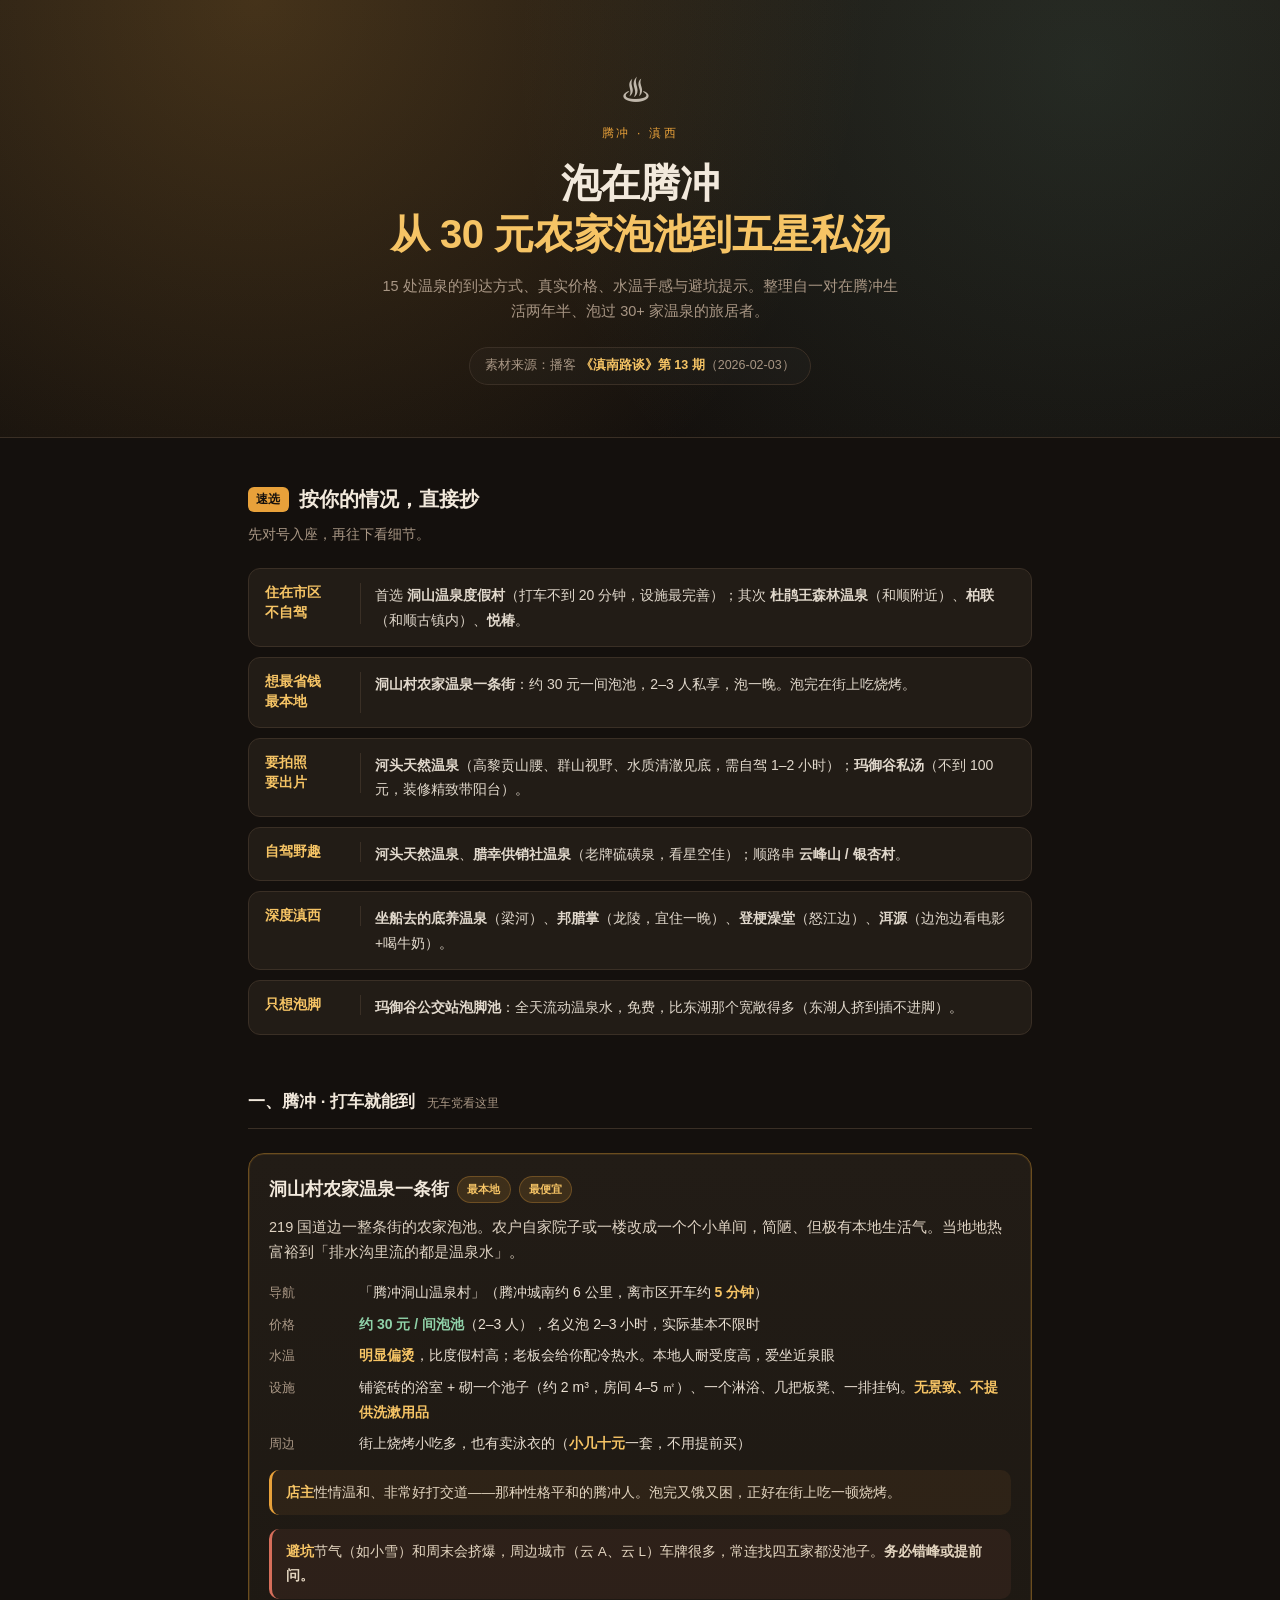
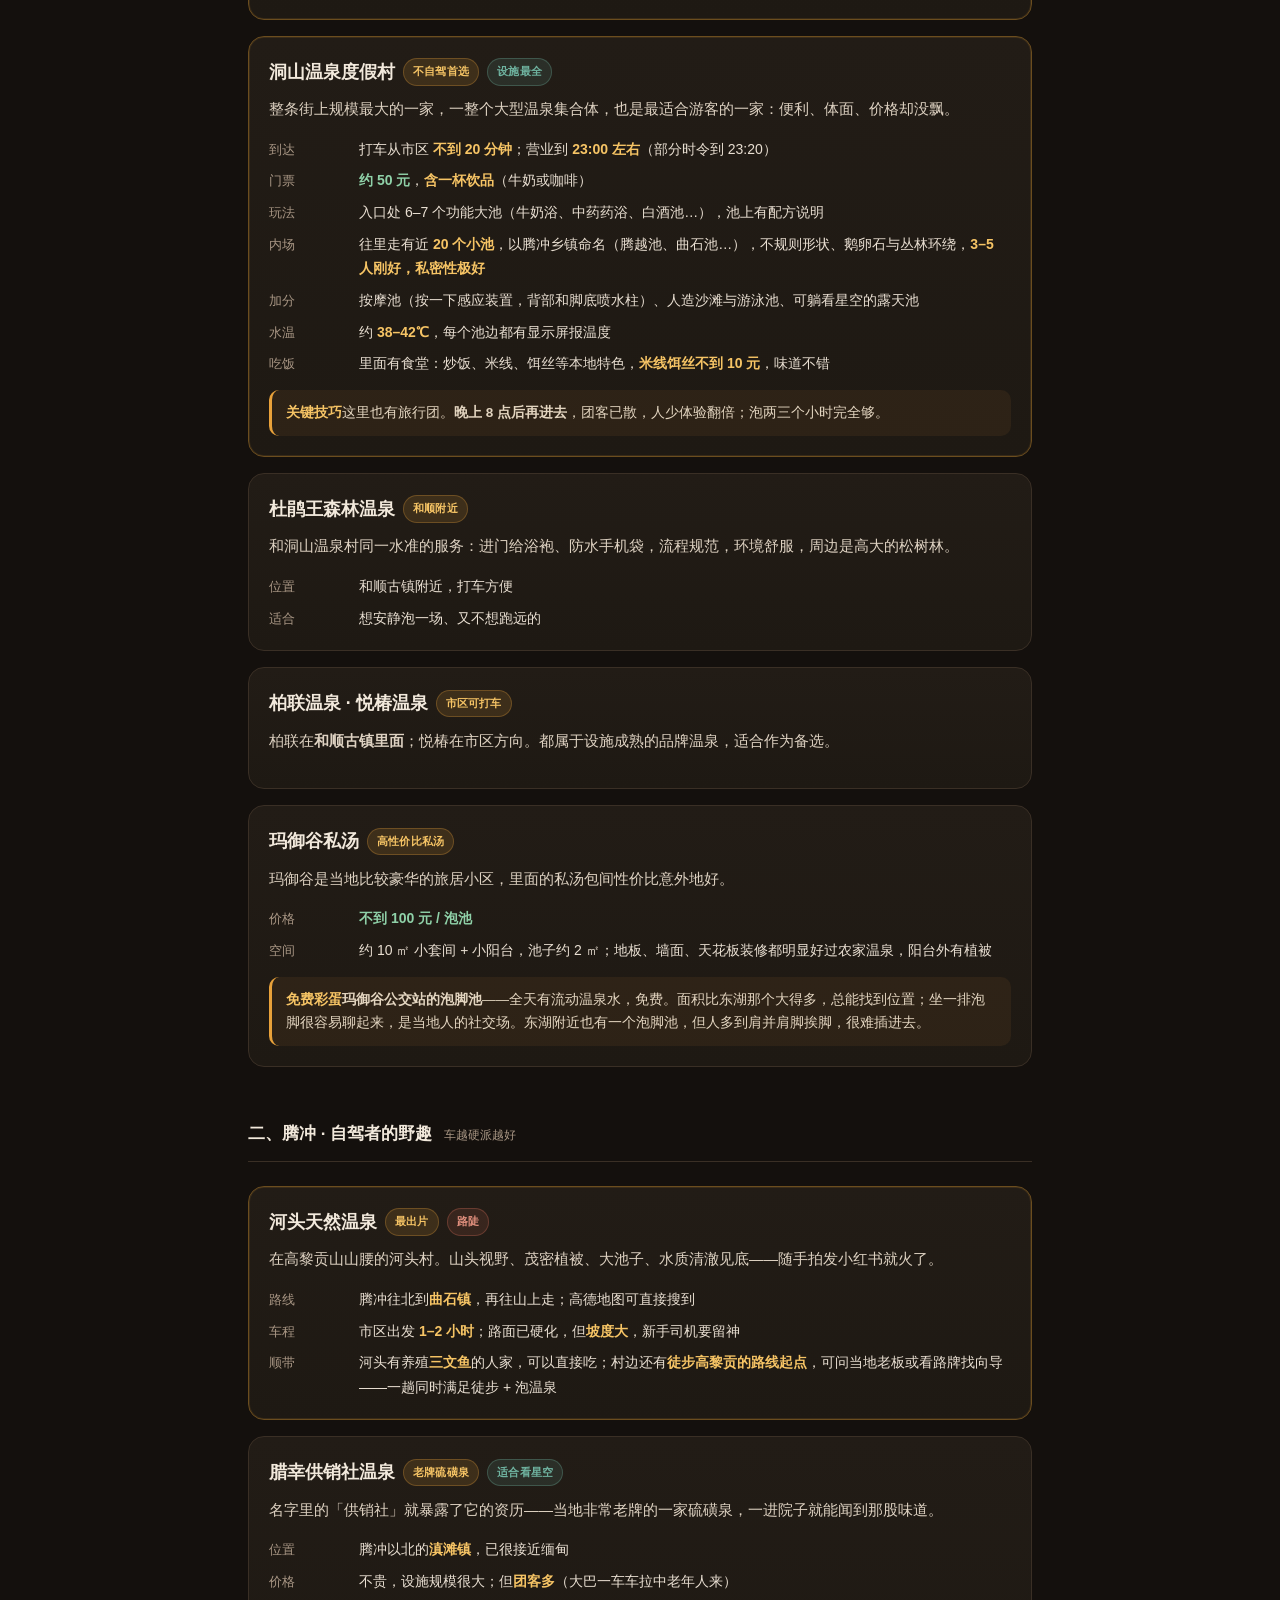
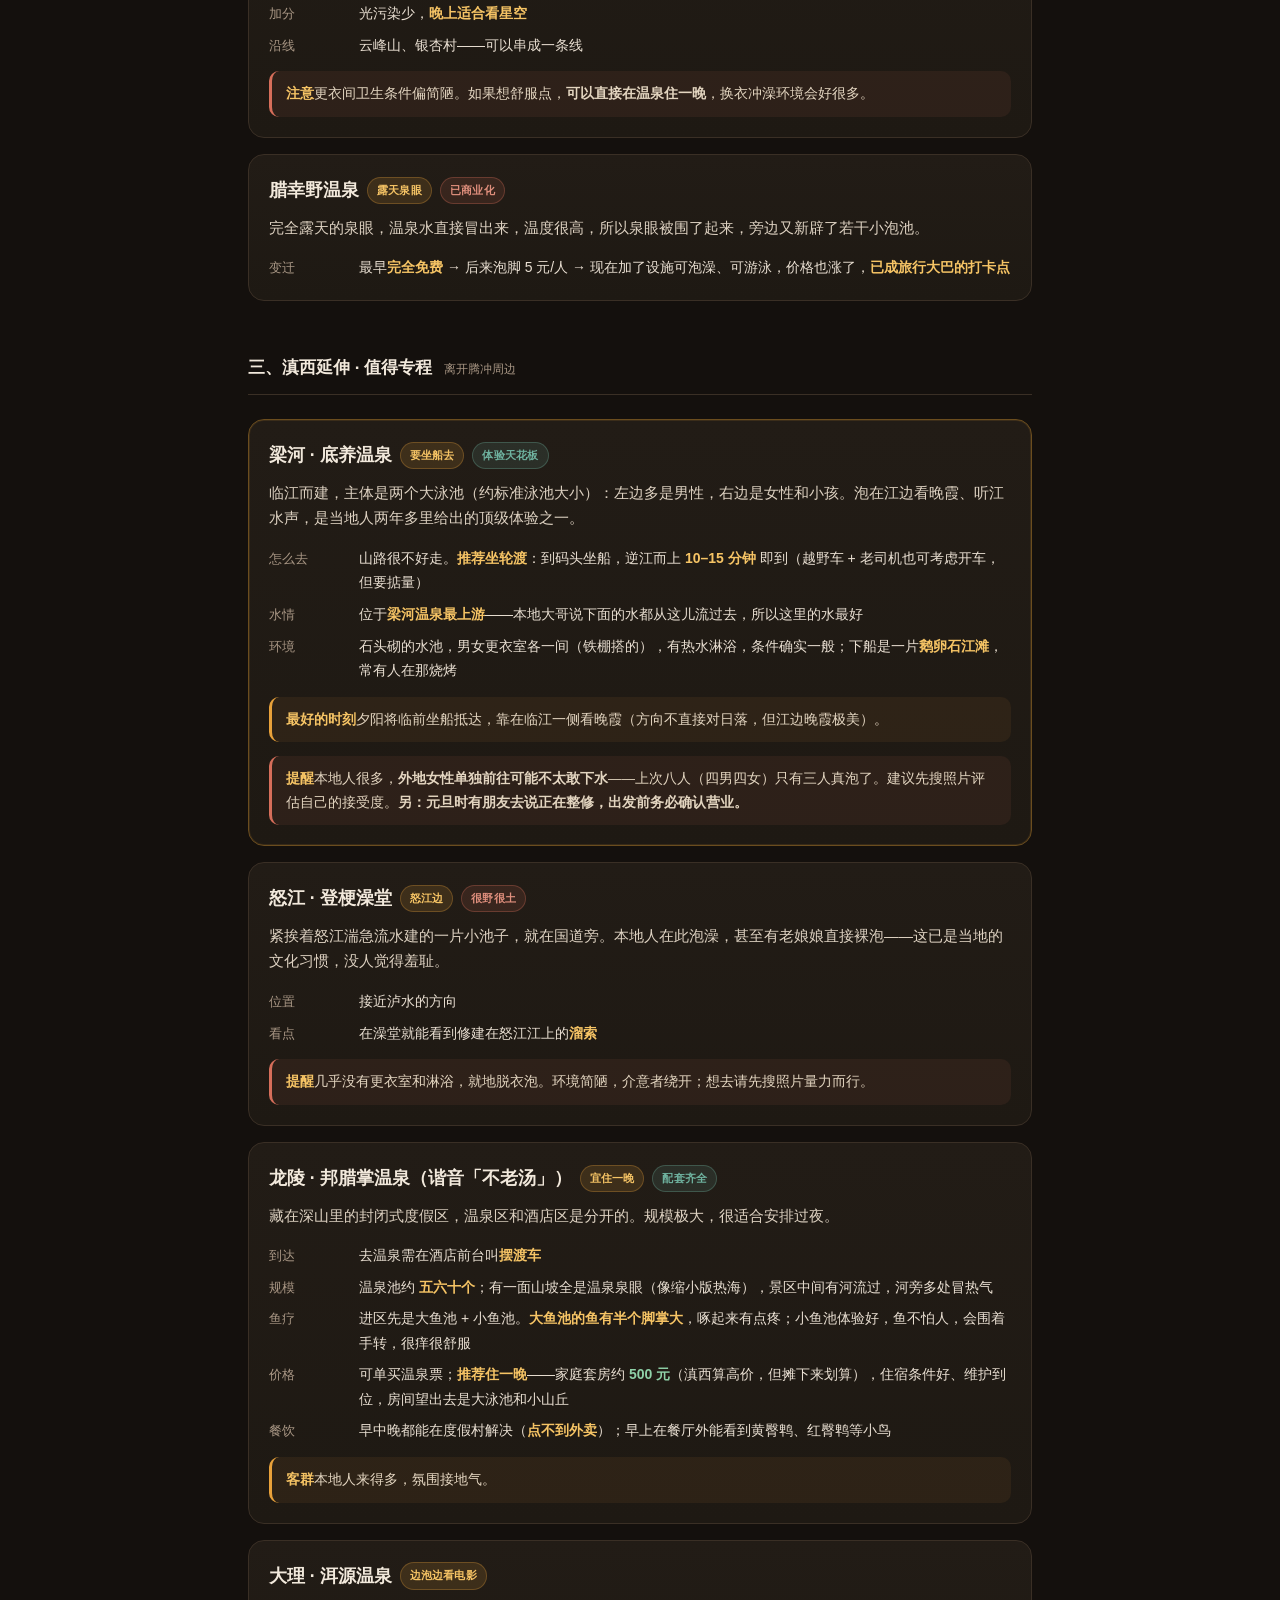
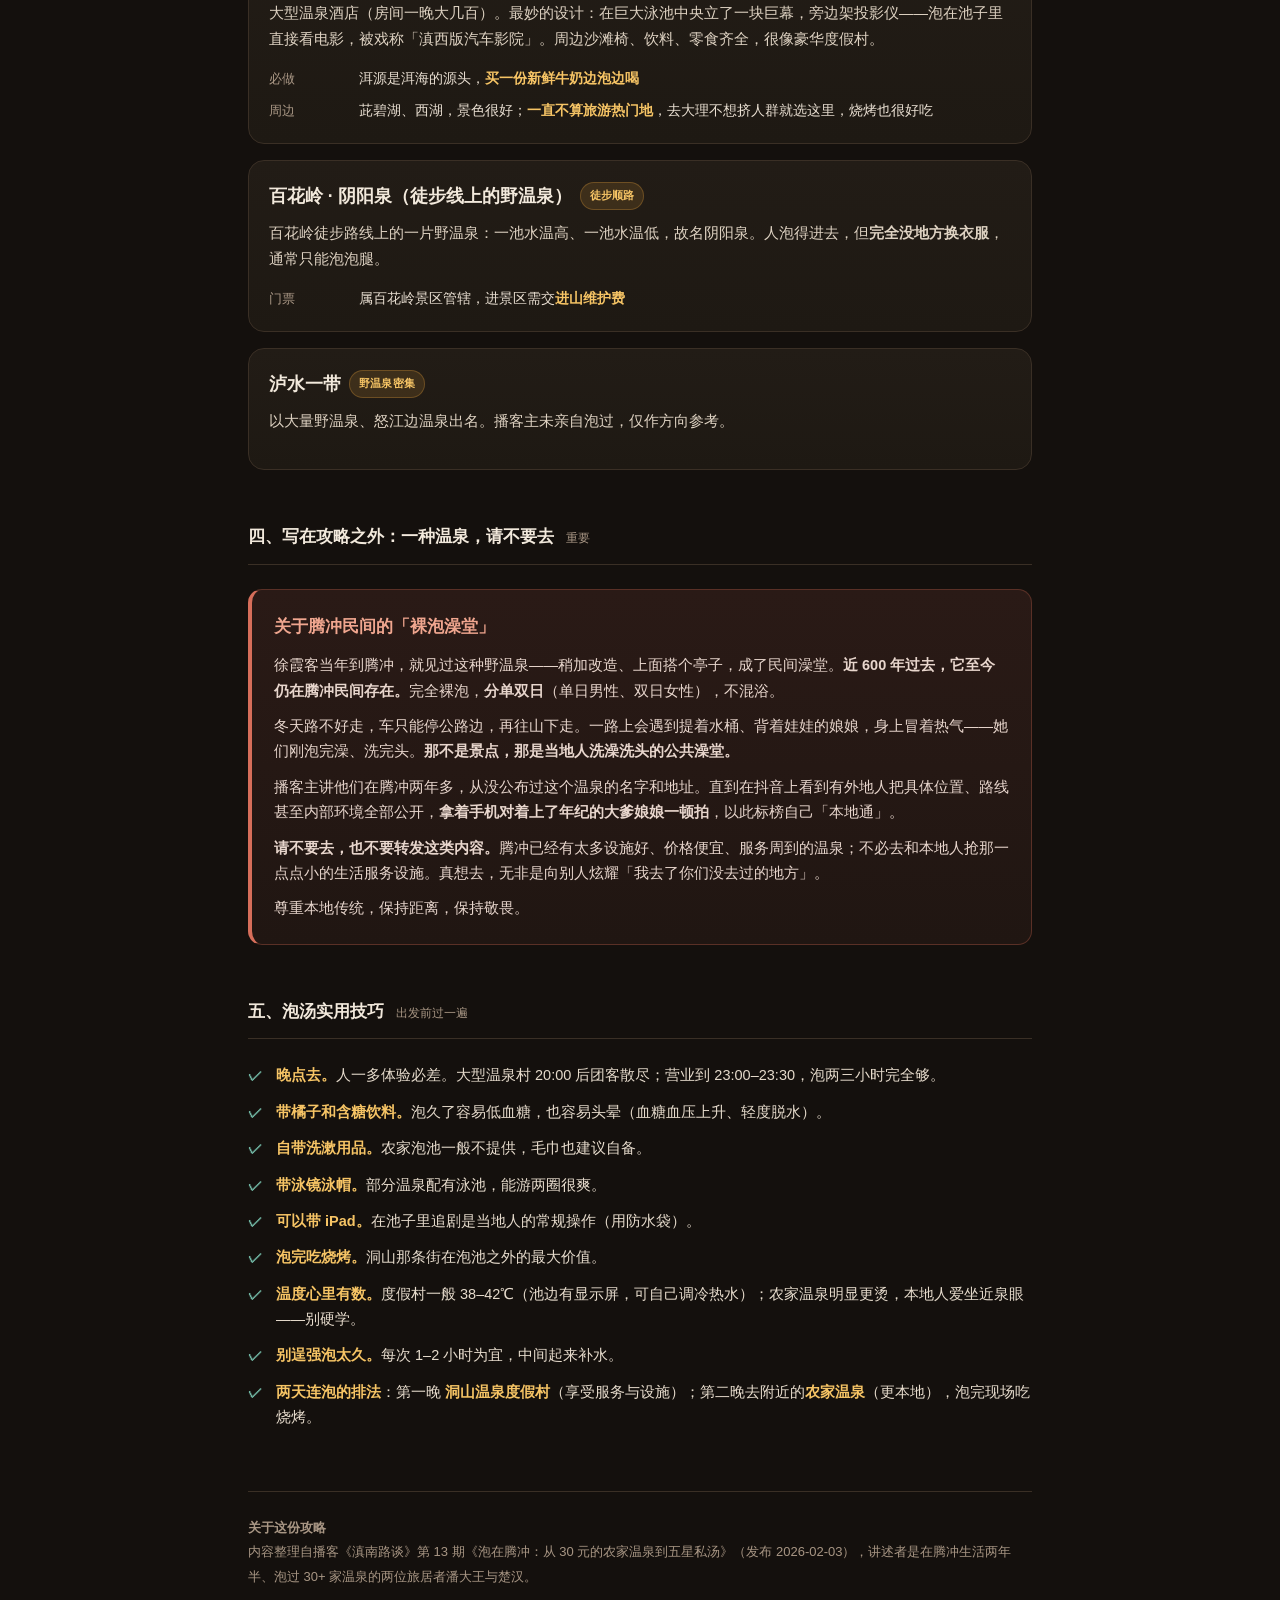
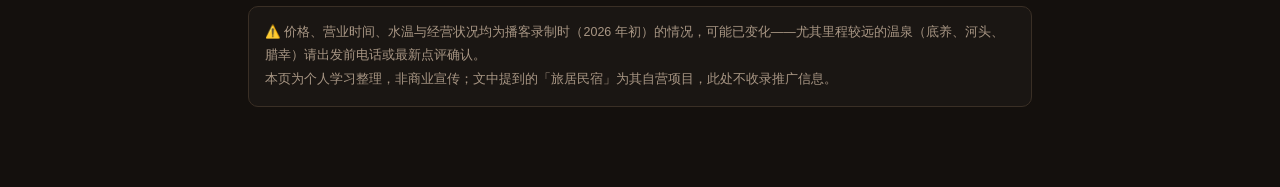
==== index.html @ d6ecea62 "add 腾冲温泉攻略 (整理自《滇南路谈》EP13)" ====
<!DOCTYPE html>
<html lang="zh-CN">
<head>
<meta charset="UTF-8">
<meta name="viewport" content="width=device-width, initial-scale=1.0">
<title>腾冲温泉攻略 · 从 30 元农家泡池到五星私汤</title>
<meta name="description" content="整理自播客《滇南路谈》第13期：腾冲及滇西 15 处温泉的到达方式、价格、水温、设施与避坑建议。">
<style>
  :root{
    --bg:#14100d;
    --bg2:#1c1712;
    --card:#221c16;
    --line:#3a2f25;
    --amber:#e8a13a;
    --amber2:#f6c465;
    --text:#f2e9dc;
    --muted:#a89684;
    --teal:#6fb3a0;
  }
  *{box-sizing:border-box;margin:0;padding:0}
  html{-webkit-text-size-adjust:100%}
  body{
    background:var(--bg);
    color:var(--text);
    font-family:-apple-system,BlinkMacSystemFont,"PingFang SC","Hiragino Sans GB","Microsoft YaHei","Noto Sans SC",sans-serif;
    line-height:1.75;
    font-size:16px;
    -webkit-font-smoothing:antialiased;
  }
  .wrap{max-width:820px;margin:0 auto;padding:0 18px 80px}

  /* ---------- HERO ---------- */
  header{
    position:relative;
    padding:64px 18px 52px;
    text-align:center;
    background:
      radial-gradient(circle at 20% 0%, rgba(232,161,58,.20), transparent 55%),
      radial-gradient(circle at 85% 15%, rgba(111,179,160,.13), transparent 50%),
      linear-gradient(180deg,#1c1712 0%,var(--bg) 100%);
    border-bottom:1px solid var(--line);
    overflow:hidden;
  }
  .steam{
    font-size:30px;letter-spacing:8px;opacity:.75;margin-bottom:6px;
    animation:rise 4s ease-in-out infinite;
  }
  @keyframes rise{0%,100%{transform:translateY(0);opacity:.55}50%{transform:translateY(-6px);opacity:.9}}
  header .eyebrow{
    font-size:12px;letter-spacing:.22em;color:var(--amber);
    text-transform:uppercase;margin-bottom:14px;
  }
  header h1{
    font-size:clamp(27px,7vw,40px);
    line-height:1.28;
    font-weight:800;
    letter-spacing:-.01em;
    margin-bottom:14px;
  }
  header h1 em{color:var(--amber2);font-style:normal}
  header p.sub{color:var(--muted);font-size:14.5px;max-width:520px;margin:0 auto}
  .srcbadge{
    display:inline-block;margin-top:22px;padding:7px 15px;
    border:1px solid var(--line);border-radius:999px;
    font-size:12.5px;color:var(--muted);background:rgba(255,255,255,.02);
  }
  .srcbadge b{color:var(--amber2);font-weight:600}

  /* ---------- 速选 ---------- */
  .quick{margin-top:44px}
  h2.sec{
    font-size:20px;font-weight:700;margin:0 0 6px;
    display:flex;align-items:center;gap:10px;
  }
  h2.sec span.num{
    font-size:12px;font-weight:700;color:var(--bg);
    background:var(--amber);border-radius:6px;padding:2px 8px;letter-spacing:.04em;
  }
  .secnote{color:var(--muted);font-size:13.5px;margin-bottom:22px}

  .quickgrid{display:grid;gap:10px}
  .qrow{
    display:flex;gap:14px;align-items:flex-start;
    background:var(--card);border:1px solid var(--line);border-radius:12px;
    padding:14px 16px;
  }
  .qrow .q{
    flex:0 0 96px;font-size:13.5px;color:var(--amber2);font-weight:600;
    border-right:1px solid var(--line);padding-right:12px;line-height:1.5;
  }
  .qrow .a{font-size:14px;color:var(--text);opacity:.92}

  /* ---------- 分区 ---------- */
  section{margin-top:52px}
  .grouphead{
    display:flex;align-items:baseline;gap:12px;
    border-bottom:1px solid var(--line);padding-bottom:12px;margin-bottom:24px;
  }
  .grouphead h3{font-size:17px;font-weight:700}
  .grouphead .tag{font-size:11.5px;color:var(--muted)}

  /* ---------- 卡片 ---------- */
  .card{
    background:linear-gradient(180deg,var(--card),#1e1913);
    border:1px solid var(--line);
    border-radius:16px;
    padding:20px;
    margin-bottom:16px;
    position:relative;
  }
  .card.star{border-color:#6b4d1e;box-shadow:0 0 0 1px rgba(232,161,58,.12) inset}
  .card h4{
    font-size:17.5px;font-weight:700;margin-bottom:10px;
    display:flex;align-items:center;gap:8px;flex-wrap:wrap;
  }
  .pill{
    font-size:11px;font-weight:600;padding:3px 9px;border-radius:999px;
    background:rgba(232,161,58,.14);color:var(--amber2);border:1px solid rgba(232,161,58,.28);
    letter-spacing:.02em;
  }
  .pill.t{background:rgba(111,179,160,.13);color:var(--teal);border-color:rgba(111,179,160,.3)}
  .pill.w{background:rgba(214,110,90,.13);color:#e08f7d;border-color:rgba(214,110,90,.3)}
  .lead{font-size:14.5px;color:#ded2c2;margin-bottom:14px}

  dl{display:grid;grid-template-columns:76px 1fr;gap:7px 14px;font-size:14px}
  dt{color:var(--muted);font-size:13px;padding-top:2px}
  dd{color:#e9dfd2}
  dd b{color:var(--amber2);font-weight:600}
  .money{color:#8fd1a8;font-weight:600}

  .tip{
    margin-top:14px;padding:11px 14px;border-radius:10px;
    background:rgba(232,161,58,.07);border-left:3px solid var(--amber);
    font-size:13.5px;color:#e3d5c0;
  }
  .tip.warn{background:rgba(214,110,90,.08);border-left-color:#d66e5a}
  .tip .k{color:var(--amber2);font-weight:700}

  /* ---------- 清单 ---------- */
  ul.check{list-style:none;display:grid;gap:11px}
  ul.check li{
    font-size:14.5px;padding-left:28px;position:relative;color:#e6dbcc;
  }
  ul.check li:before{
    content:"✓";position:absolute;left:0;top:0;color:var(--teal);font-weight:700;
  }
  ul.check li b{color:var(--amber2)}

  /* ---------- 行程 ---------- */
  .day{
    background:var(--card);border:1px solid var(--line);border-radius:14px;
    padding:18px 20px;margin-bottom:12px;
  }
  .day .dnum{
    font-size:12px;letter-spacing:.14em;color:var(--amber);font-weight:700;margin-bottom:8px;
  }
  .day p{font-size:14.5px;color:#e6dbcc}

  /* ---------- 伦理提醒 ---------- */
  .ethics{
    background:linear-gradient(180deg,#2a1a16,#201612);
    border:1px solid #5a3026;border-left:4px solid #d66e5a;
    border-radius:14px;padding:22px;
  }
  .ethics h3{color:#f0a68f;font-size:17px;margin-bottom:12px}
  .ethics p{font-size:14.5px;color:#e8d6cd;margin-bottom:10px}
  .ethics p:last-child{margin-bottom:0}

  footer{
    margin-top:60px;padding-top:24px;border-top:1px solid var(--line);
    font-size:13px;color:var(--muted);line-height:1.9;
  }
  footer a{color:var(--amber2);text-decoration:none;border-bottom:1px dotted rgba(232,161,58,.5)}
  .disc{
    background:rgba(255,255,255,.025);border:1px solid var(--line);border-radius:10px;
    padding:14px 16px;margin-top:16px;font-size:12.5px;color:var(--muted);
  }
  @media(max-width:520px){
    dl{grid-template-columns:1fr;gap:2px 0}
    dt{margin-top:8px}
    .qrow{flex-direction:column;gap:6px}
    .qrow .q{border-right:0;border-bottom:1px solid var(--line);padding:0 0 6px;flex:none}
    .card{padding:17px}
  }
</style>
</head>
<body>

<header>
  <div class="steam">♨</div>
  <div class="eyebrow">腾冲 · 滇西</div>
  <h1>泡在腾冲<br><em>从 30 元农家泡池到五星私汤</em></h1>
  <p class="sub">15 处温泉的到达方式、真实价格、水温手感与避坑提示。整理自一对在腾冲生活两年半、泡过 30+ 家温泉的旅居者。</p>
  <div class="srcbadge">素材来源：播客 <b>《滇南路谈》第 13 期</b>（2026-02-03）</div>
</header>

<div class="wrap">

  <!-- 速选 -->
  <section class="quick">
    <h2 class="sec"><span class="num">速选</span>按你的情况，直接抄</h2>
    <p class="secnote">先对号入座，再往下看细节。</p>
    <div class="quickgrid">
      <div class="qrow"><div class="q">住在市区<br>不自驾</div><div class="a">首选 <b>洞山温泉度假村</b>（打车不到 20 分钟，设施最完善）；其次 <b>杜鹃王森林温泉</b>（和顺附近）、<b>柏联</b>（和顺古镇内）、<b>悦椿</b>。</div></div>
      <div class="qrow"><div class="q">想最省钱<br>最本地</div><div class="a"><b>洞山村农家温泉一条街</b>：约 30 元一间泡池，2–3 人私享，泡一晚。泡完在街上吃烧烤。</div></div>
      <div class="qrow"><div class="q">要拍照<br>要出片</div><div class="a"><b>河头天然温泉</b>（高黎贡山腰、群山视野、水质清澈见底，需自驾 1–2 小时）；<b>玛御谷私汤</b>（不到 100 元，装修精致带阳台）。</div></div>
      <div class="qrow"><div class="q">自驾野趣</div><div class="a"><b>河头天然温泉</b>、<b>腊幸供销社温泉</b>（老牌硫磺泉，看星空佳）；顺路串 <b>云峰山 / 银杏村</b>。</div></div>
      <div class="qrow"><div class="q">深度滇西</div><div class="a"><b>坐船去的底养温泉</b>（梁河）、<b>邦腊掌</b>（龙陵，宜住一晚）、<b>登梗澡堂</b>（怒江边）、<b>洱源</b>（边泡边看电影+喝牛奶）。</div></div>
      <div class="qrow"><div class="q">只想泡脚</div><div class="a"><b>玛御谷公交站泡脚池</b>：全天流动温泉水，免费，比东湖那个宽敞得多（东湖人挤到插不进脚）。</div></div>
    </div>
  </section>

  <!-- 一、腾冲市区周边 -->
  <section>
    <div class="grouphead"><h3>一、腾冲 · 打车就能到</h3><span class="tag">无车党看这里</span></div>

    <div class="card star">
      <h4>洞山村农家温泉一条街 <span class="pill">最本地</span><span class="pill">最便宜</span></h4>
      <p class="lead">219 国道边一整条街的农家泡池。农户自家院子或一楼改成一个个小单间，简陋、但极有本地生活气。当地地热富裕到「排水沟里流的都是温泉水」。</p>
      <dl>
        <dt>导航</dt><dd>「腾冲洞山温泉村」（腾冲城南约 6 公里，离市区开车约 <b>5 分钟</b>）</dd>
        <dt>价格</dt><dd><span class="money">约 30 元 / 间泡池</span>（2–3 人），名义泡 2–3 小时，实际基本不限时</dd>
        <dt>水温</dt><dd><b>明显偏烫</b>，比度假村高；老板会给你配冷热水。本地人耐受度高，爱坐近泉眼</dd>
        <dt>设施</dt><dd>铺瓷砖的浴室 + 砌一个池子（约 2 m³，房间 4–5 ㎡）、一个淋浴、几把板凳、一排挂钩。<b>无景致、不提供洗漱用品</b></dd>
        <dt>周边</dt><dd>街上烧烤小吃多，也有卖泳衣的（<b>小几十元</b>一套，不用提前买）</dd>
      </dl>
      <div class="tip"><span class="k">店主</span>性情温和、非常好打交道——那种性格平和的腾冲人。泡完又饿又困，正好在街上吃一顿烧烤。</div>
      <div class="tip warn"><span class="k">避坑</span>节气（如小雪）和周末会挤爆，周边城市（云 A、云 L）车牌很多，常连找四五家都没池子。<b>务必错峰或提前问。</b></div>
    </div>

    <div class="card star">
      <h4>洞山温泉度假村 <span class="pill">不自驾首选</span><span class="pill t">设施最全</span></h4>
      <p class="lead">整条街上规模最大的一家，一整个大型温泉集合体，也是最适合游客的一家：便利、体面、价格却没飘。</p>
      <dl>
        <dt>到达</dt><dd>打车从市区 <b>不到 20 分钟</b>；营业到 <b>23:00 左右</b>（部分时令到 23:20）</dd>
        <dt>门票</dt><dd><span class="money">约 50 元</span>，<b>含一杯饮品</b>（牛奶或咖啡）</dd>
        <dt>玩法</dt><dd>入口处 6–7 个功能大池（牛奶浴、中药药浴、白酒池…），池上有配方说明</dd>
        <dt>内场</dt><dd>往里走有近 <b>20 个小池</b>，以腾冲乡镇命名（腾越池、曲石池…），不规则形状、鹅卵石与丛林环绕，<b>3–5 人刚好，私密性极好</b></dd>
        <dt>加分</dt><dd>按摩池（按一下感应装置，背部和脚底喷水柱）、人造沙滩与游泳池、可躺看星空的露天池</dd>
        <dt>水温</dt><dd>约 <b>38–42℃</b>，每个池边都有显示屏报温度</dd>
        <dt>吃饭</dt><dd>里面有食堂：炒饭、米线、饵丝等本地特色，<b>米线饵丝不到 10 元</b>，味道不错</dd>
      </dl>
      <div class="tip"><span class="k">关键技巧</span>这里也有旅行团。<b>晚上 8 点后再进去</b>，团客已散，人少体验翻倍；泡两三个小时完全够。</div>
    </div>

    <div class="card">
      <h4>杜鹃王森林温泉 <span class="pill">和顺附近</span></h4>
      <p class="lead">和洞山温泉村同一水准的服务：进门给浴袍、防水手机袋，流程规范，环境舒服，周边是高大的松树林。</p>
      <dl>
        <dt>位置</dt><dd>和顺古镇附近，打车方便</dd>
        <dt>适合</dt><dd>想安静泡一场、又不想跑远的</dd>
      </dl>
    </div>

    <div class="card">
      <h4>柏联温泉 · 悦椿温泉 <span class="pill">市区可打车</span></h4>
      <p class="lead">柏联在<b>和顺古镇里面</b>；悦椿在市区方向。都属于设施成熟的品牌温泉，适合作为备选。</p>
    </div>

    <div class="card">
      <h4>玛御谷私汤 <span class="pill">高性价比私汤</span></h4>
      <p class="lead">玛御谷是当地比较豪华的旅居小区，里面的私汤包间性价比意外地好。</p>
      <dl>
        <dt>价格</dt><dd><span class="money">不到 100 元 / 泡池</span></dd>
        <dt>空间</dt><dd>约 10 ㎡ 小套间 + 小阳台，池子约 2 ㎡；地板、墙面、天花板装修都明显好过农家温泉，阳台外有植被</dd>
      </dl>
      <div class="tip"><span class="k">免费彩蛋</span><b>玛御谷公交站的泡脚池</b>——全天有流动温泉水，免费。面积比东湖那个大得多，总能找到位置；坐一排泡脚很容易聊起来，是当地人的社交场。东湖附近也有一个泡脚池，但人多到肩并肩脚挨脚，很难插进去。</div>
    </div>
  </section>

  <!-- 二、自驾 -->
  <section>
    <div class="grouphead"><h3>二、腾冲 · 自驾者的野趣</h3><span class="tag">车越硬派越好</span></div>

    <div class="card star">
      <h4>河头天然温泉 <span class="pill">最出片</span><span class="pill w">路陡</span></h4>
      <p class="lead">在高黎贡山山腰的河头村。山头视野、茂密植被、大池子、水质清澈见底——随手拍发小红书就火了。</p>
      <dl>
        <dt>路线</dt><dd>腾冲往北到<b>曲石镇</b>，再往山上走；高德地图可直接搜到</dd>
        <dt>车程</dt><dd>市区出发 <b>1–2 小时</b>；路面已硬化，但<b>坡度大</b>，新手司机要留神</dd>
        <dt>顺带</dt><dd>河头有养殖<b>三文鱼</b>的人家，可以直接吃；村边还有<b>徒步高黎贡的路线起点</b>，可问当地老板或看路牌找向导——一趟同时满足徒步 + 泡温泉</dd>
      </dl>
    </div>

    <div class="card">
      <h4>腊幸供销社温泉 <span class="pill">老牌硫磺泉</span><span class="pill t">适合看星空</span></h4>
      <p class="lead">名字里的「供销社」就暴露了它的资历——当地非常老牌的一家硫磺泉，一进院子就能闻到那股味道。</p>
      <dl>
        <dt>位置</dt><dd>腾冲以北的<b>滇滩镇</b>，已很接近缅甸</dd>
        <dt>价格</dt><dd>不贵，设施规模很大；但<b>团客多</b>（大巴一车车拉中老年人来）</dd>
        <dt>加分</dt><dd>光污染少，<b>晚上适合看星空</b></dd>
        <dt>沿线</dt><dd>云峰山、银杏村——可以串成一条线</dd>
      </dl>
      <div class="tip warn"><span class="k">注意</span>更衣间卫生条件偏简陋。如果想舒服点，<b>可以直接在温泉住一晚</b>，换衣冲澡环境会好很多。</div>
    </div>

    <div class="card">
      <h4>腊幸野温泉 <span class="pill">露天泉眼</span><span class="pill w">已商业化</span></h4>
      <p class="lead">完全露天的泉眼，温泉水直接冒出来，温度很高，所以泉眼被围了起来，旁边又新辟了若干小泡池。</p>
      <dl>
        <dt>变迁</dt><dd>最早<b>完全免费</b> → 后来泡脚 5 元/人 → 现在加了设施可泡澡、可游泳，价格也涨了，<b>已成旅行大巴的打卡点</b></dd>
      </dl>
    </div>
  </section>

  <!-- 三、滇西 -->
  <section>
    <div class="grouphead"><h3>三、滇西延伸 · 值得专程</h3><span class="tag">离开腾冲周边</span></div>

    <div class="card star">
      <h4>梁河 · 底养温泉 <span class="pill">要坐船去</span><span class="pill t">体验天花板</span></h4>
      <p class="lead">临江而建，主体是两个大泳池（约标准泳池大小）：左边多是男性，右边是女性和小孩。泡在江边看晚霞、听江水声，是当地人两年多里给出的顶级体验之一。</p>
      <dl>
        <dt>怎么去</dt><dd>山路很不好走。<b>推荐坐轮渡</b>：到码头坐船，逆江而上 <b>10–15 分钟</b> 即到（越野车 + 老司机也可考虑开车，但要掂量）</dd>
        <dt>水情</dt><dd>位于<b>梁河温泉最上游</b>——本地大哥说下面的水都从这儿流过去，所以这里的水最好</dd>
        <dt>环境</dt><dd>石头砌的水池，男女更衣室各一间（铁棚搭的），有热水淋浴，条件确实一般；下船是一片<b>鹅卵石江滩</b>，常有人在那烧烤</dd>
      </dl>
      <div class="tip"><span class="k">最好的时刻</span>夕阳将临前坐船抵达，靠在临江一侧看晚霞（方向不直接对日落，但江边晚霞极美）。</div>
      <div class="tip warn"><span class="k">提醒</span>本地人很多，<b>外地女性单独前往可能不太敢下水</b>——上次八人（四男四女）只有三人真泡了。建议先搜照片评估自己的接受度。<b>另：元旦时有朋友去说正在整修，出发前务必确认营业。</b></div>
    </div>

    <div class="card">
      <h4>怒江 · 登梗澡堂 <span class="pill">怒江边</span><span class="pill w">很野很土</span></h4>
      <p class="lead">紧挨着怒江湍急流水建的一片小池子，就在国道旁。本地人在此泡澡，甚至有老娘娘直接裸泡——这已是当地的文化习惯，没人觉得羞耻。</p>
      <dl>
        <dt>位置</dt><dd>接近泸水的方向</dd>
        <dt>看点</dt><dd>在澡堂就能看到修建在怒江江上的<b>溜索</b></dd>
      </dl>
      <div class="tip warn"><span class="k">提醒</span>几乎没有更衣室和淋浴，就地脱衣泡。环境简陋，介意者绕开；想去请先搜照片量力而行。</div>
    </div>

    <div class="card">
      <h4>龙陵 · 邦腊掌温泉（谐音「不老汤」） <span class="pill">宜住一晚</span><span class="pill t">配套齐全</span></h4>
      <p class="lead">藏在深山里的封闭式度假区，温泉区和酒店区是分开的。规模极大，很适合安排过夜。</p>
      <dl>
        <dt>到达</dt><dd>去温泉需在酒店前台叫<b>摆渡车</b></dd>
        <dt>规模</dt><dd>温泉池约 <b>五六十个</b>；有一面山坡全是温泉泉眼（像缩小版热海），景区中间有河流过，河旁多处冒热气</dd>
        <dt>鱼疗</dt><dd>进区先是大鱼池 + 小鱼池。<b>大鱼池的鱼有半个脚掌大</b>，啄起来有点疼；小鱼池体验好，鱼不怕人，会围着手转，很痒很舒服</dd>
        <dt>价格</dt><dd>可单买温泉票；<b>推荐住一晚</b>——家庭套房约 <span class="money">500 元</span>（滇西算高价，但摊下来划算），住宿条件好、维护到位，房间望出去是大泳池和小山丘</dd>
        <dt>餐饮</dt><dd>早中晚都能在度假村解决（<b>点不到外卖</b>）；早上在餐厅外能看到黄臀鹎、红臀鹎等小鸟</dd>
      </dl>
      <div class="tip"><span class="k">客群</span>本地人来得多，氛围接地气。</div>
    </div>

    <div class="card">
      <h4>大理 · 洱源温泉 <span class="pill">边泡边看电影</span></h4>
      <p class="lead">大型温泉酒店（房间一晚大几百）。最妙的设计：在巨大泳池中央立了一块巨幕，旁边架投影仪——泡在池子里直接看电影，被戏称「滇西版汽车影院」。周边沙滩椅、饮料、零食齐全，很像豪华度假村。</p>
      <dl>
        <dt>必做</dt><dd>洱源是洱海的源头，<b>买一份新鲜牛奶边泡边喝</b></dd>
        <dt>周边</dt><dd>茈碧湖、西湖，景色很好；<b>一直不算旅游热门地</b>，去大理不想挤人群就选这里，烧烤也很好吃</dd>
      </dl>
    </div>

    <div class="card">
      <h4>百花岭 · 阴阳泉（徒步线上的野温泉） <span class="pill">徒步顺路</span></h4>
      <p class="lead">百花岭徒步路线上的一片野温泉：一池水温高、一池水温低，故名阴阳泉。人泡得进去，但<b>完全没地方换衣服</b>，通常只能泡泡腿。</p>
      <dl>
        <dt>门票</dt><dd>属百花岭景区管辖，进景区需交<b>进山维护费</b></dd>
      </dl>
    </div>

    <div class="card">
      <h4>泸水一带 <span class="pill">野温泉密集</span></h4>
      <p class="lead">以大量野温泉、怒江边温泉出名。播客主未亲自泡过，仅作方向参考。</p>
    </div>
  </section>

  <!-- 四、伦理 -->
  <section>
    <div class="grouphead"><h3>四、写在攻略之外：一种温泉，请不要去</h3><span class="tag">重要</span></div>
    <div class="ethics">
      <h3>关于腾冲民间的「裸泡澡堂」</h3>
      <p>徐霞客当年到腾冲，就见过这种野温泉——稍加改造、上面搭个亭子，成了民间澡堂。<b>近 600 年过去，它至今仍在腾冲民间存在。</b>完全裸泡，<b>分单双日</b>（单日男性、双日女性），不混浴。</p>
      <p>冬天路不好走，车只能停公路边，再往山下走。一路上会遇到提着水桶、背着娃娃的娘娘，身上冒着热气——她们刚泡完澡、洗完头。<b>那不是景点，那是当地人洗澡洗头的公共澡堂。</b></p>
      <p>播客主讲他们在腾冲两年多，从没公布过这个温泉的名字和地址。直到在抖音上看到有外地人把具体位置、路线甚至内部环境全部公开，<b>拿着手机对着上了年纪的大爹娘娘一顿拍</b>，以此标榜自己「本地通」。</p>
      <p><b>请不要去，也不要转发这类内容。</b>腾冲已经有太多设施好、价格便宜、服务周到的温泉；不必去和本地人抢那一点点小的生活服务设施。真想去，无非是向别人炫耀「我去了你们没去过的地方」。</p>
      <p>尊重本地传统，保持距离，保持敬畏。</p>
    </div>
  </section>

  <!-- 五、技巧 -->
  <section>
    <div class="grouphead"><h3>五、泡汤实用技巧</h3><span class="tag">出发前过一遍</span></div>
    <ul class="check">
      <li><b>晚点去。</b>人一多体验必差。大型温泉村 20:00 后团客散尽；营业到 23:00–23:30，泡两三小时完全够。</li>
      <li><b>带橘子和含糖饮料。</b>泡久了容易低血糖，也容易头晕（血糖血压上升、轻度脱水）。</li>
      <li><b>自带洗漱用品。</b>农家泡池一般不提供，毛巾也建议自备。</li>
      <li><b>带泳镜泳帽。</b>部分温泉配有泳池，能游两圈很爽。</li>
      <li><b>可以带 iPad。</b>在池子里追剧是当地人的常规操作（用防水袋）。</li>
      <li><b>泡完吃烧烤。</b>洞山那条街在泡池之外的最大价值。</li>
      <li><b>温度心里有数。</b>度假村一般 38–42℃（池边有显示屏，可自己调冷热水）；农家温泉明显更烫，本地人爱坐近泉眼——别硬学。</li>
      <li><b>别逞强泡太久。</b>每次 1–2 小时为宜，中间起来补水。</li>
      <li><b>两天连泡的排法</b>：第一晚 <b>洞山温泉度假村</b>（享受服务与设施）；第二晚去附近的<b>农家温泉</b>（更本地），泡完现场吃烧烤。</li>
    </ul>
  </section>

  <footer>
    <p><b>关于这份攻略</b></p>
    <p>内容整理自播客《滇南路谈》第 13 期《泡在腾冲：从 30 元的农家温泉到五星私汤》（发布 2026-02-03），讲述者是在腾冲生活两年半、泡过 30+ 家温泉的两位旅居者潘大王与楚汉。</p>
    <div class="disc">
      ⚠️ 价格、营业时间、水温与经营状况均为播客录制时（2026 年初）的情况，可能已变化——尤其里程较远的温泉（底养、河头、腊幸）请出发前电话或最新点评确认。<br>
      本页为个人学习整理，非商业宣传；文中提到的「旅居民宿」为其自营项目，此处不收录推广信息。
    </div>
  </footer>

</div>
</body>
</html>
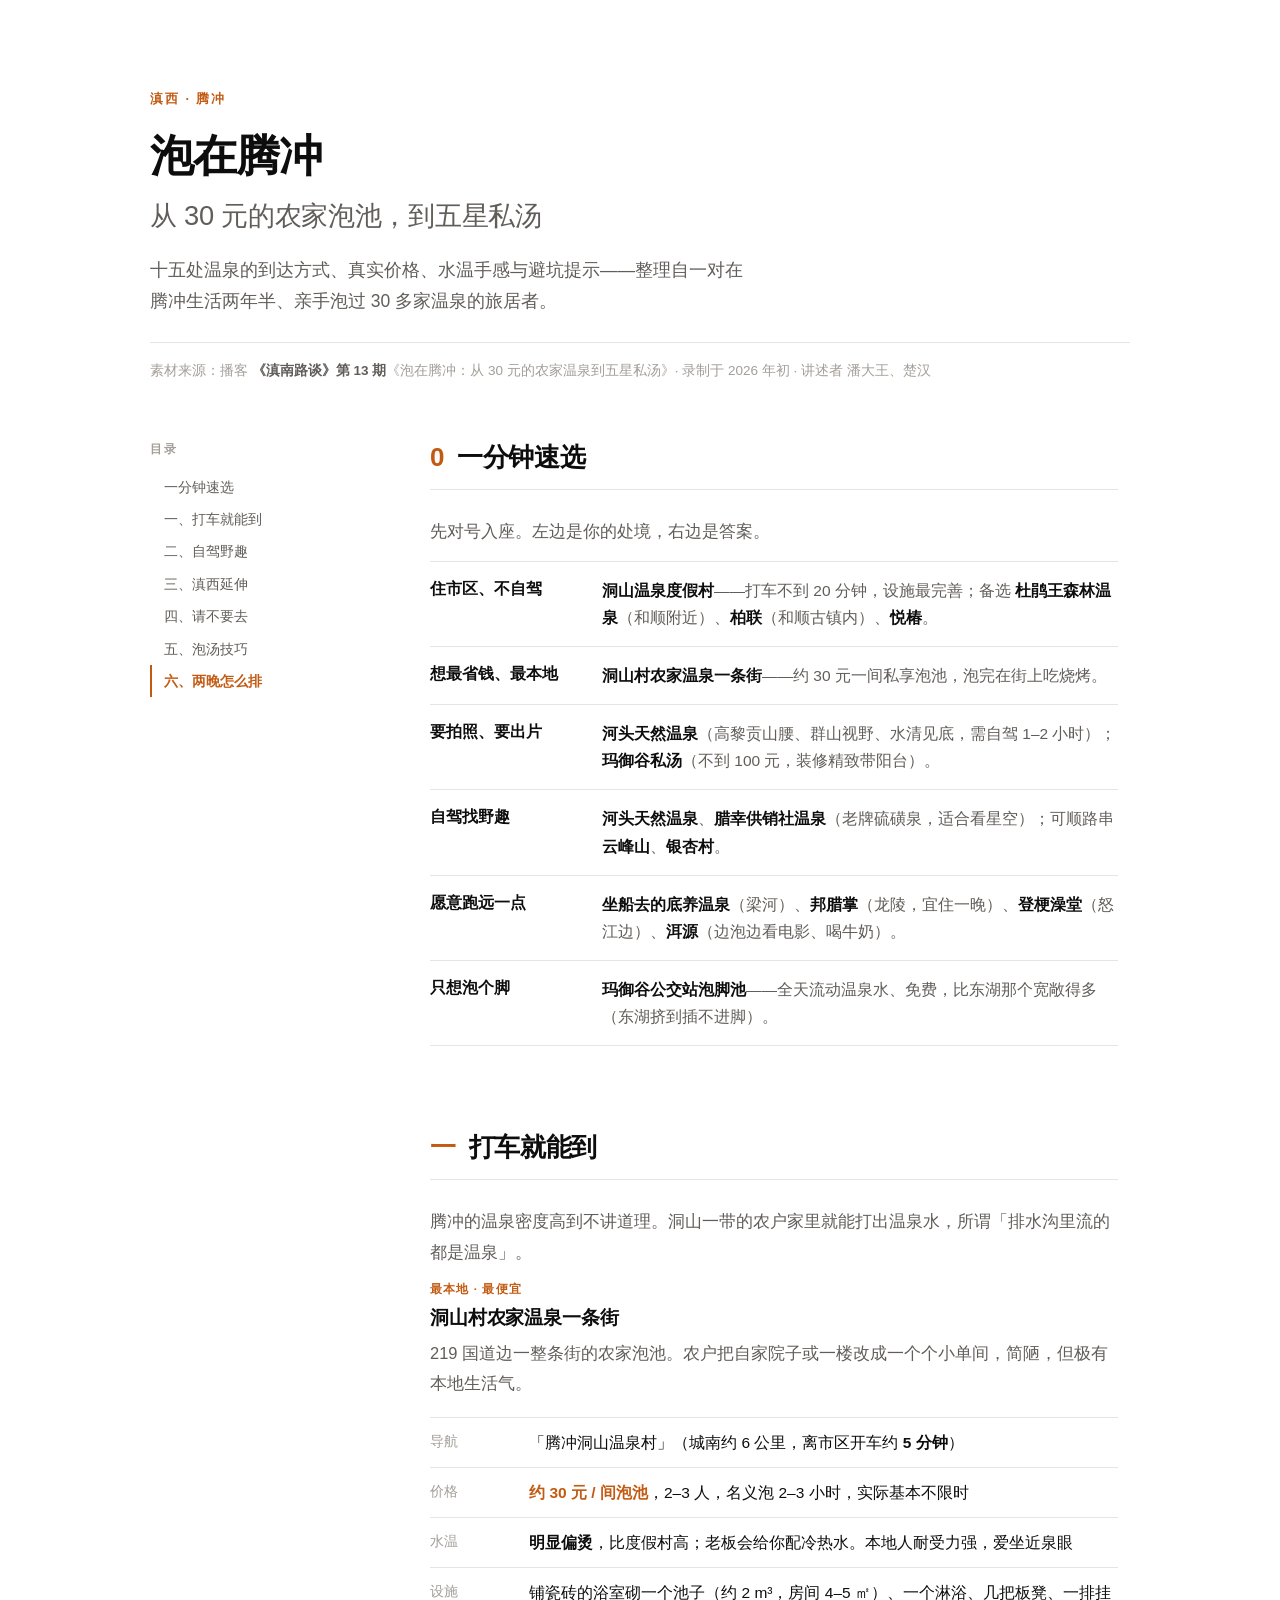
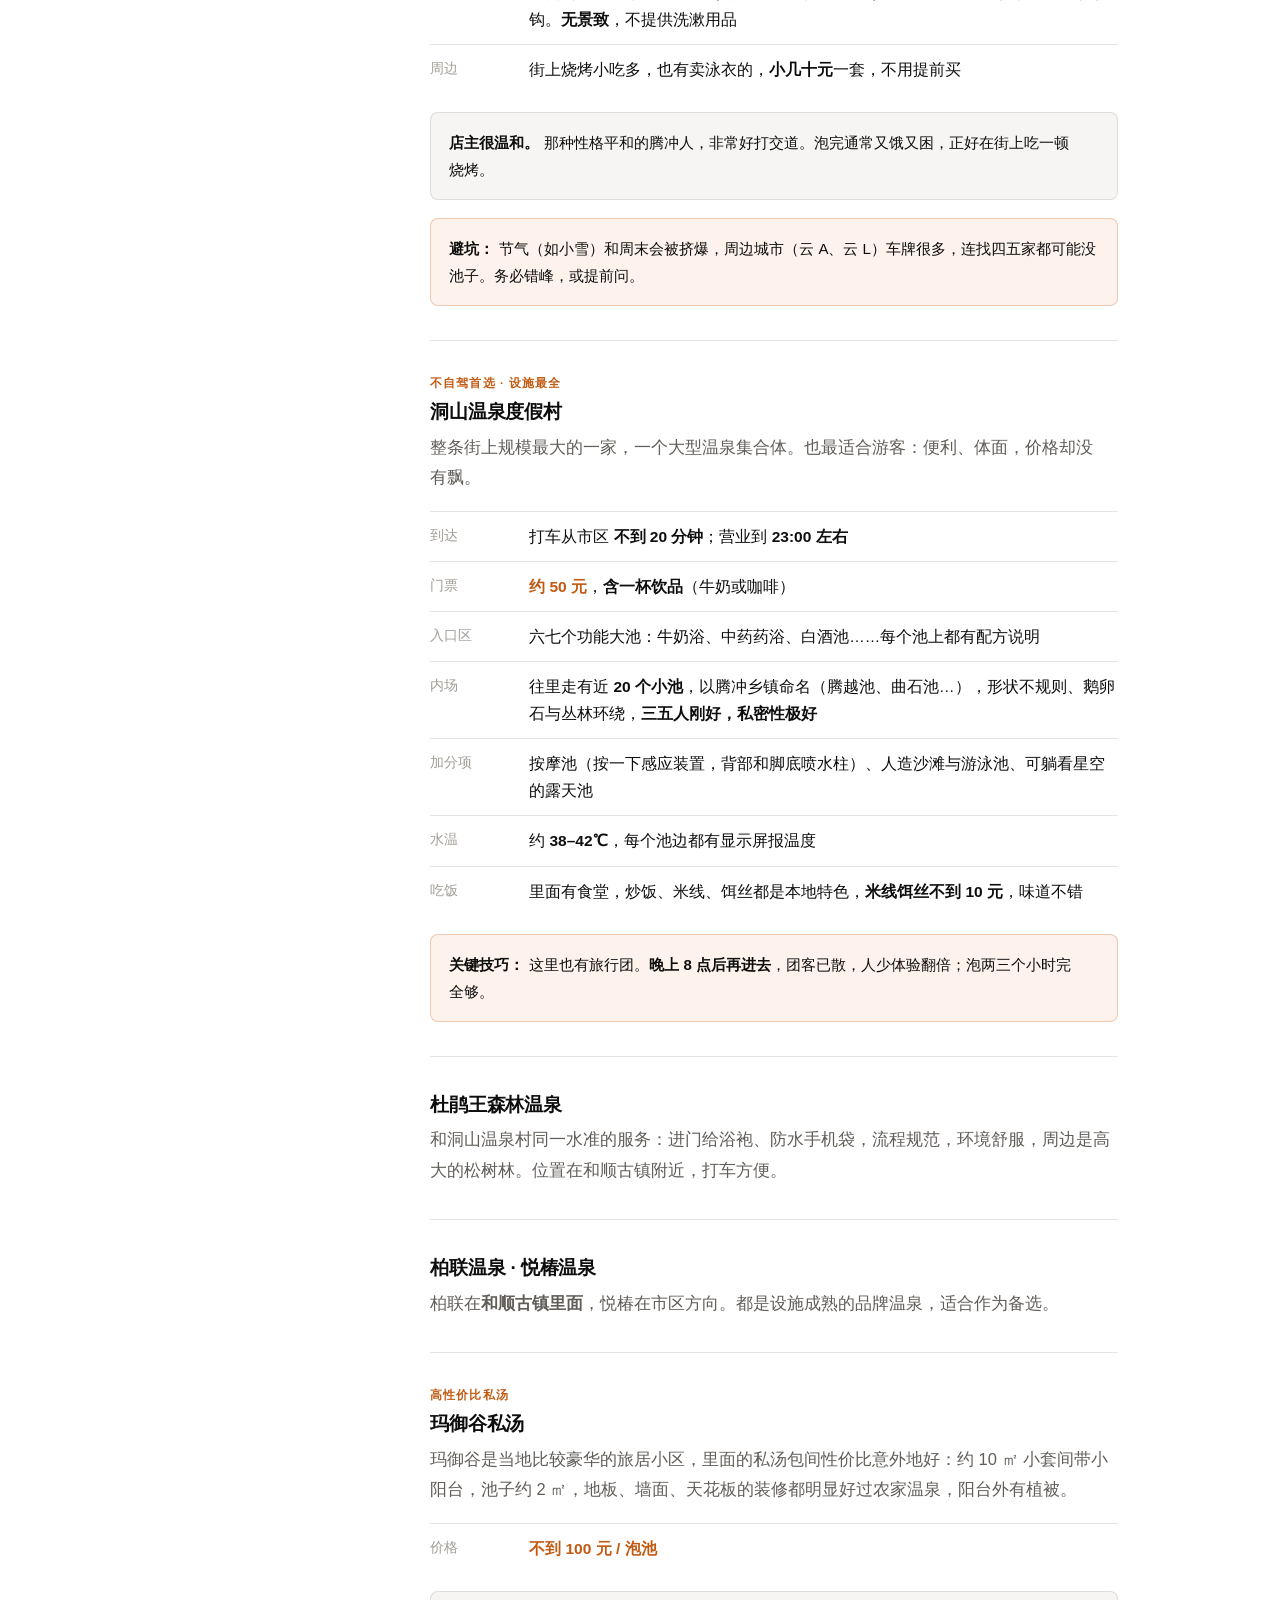
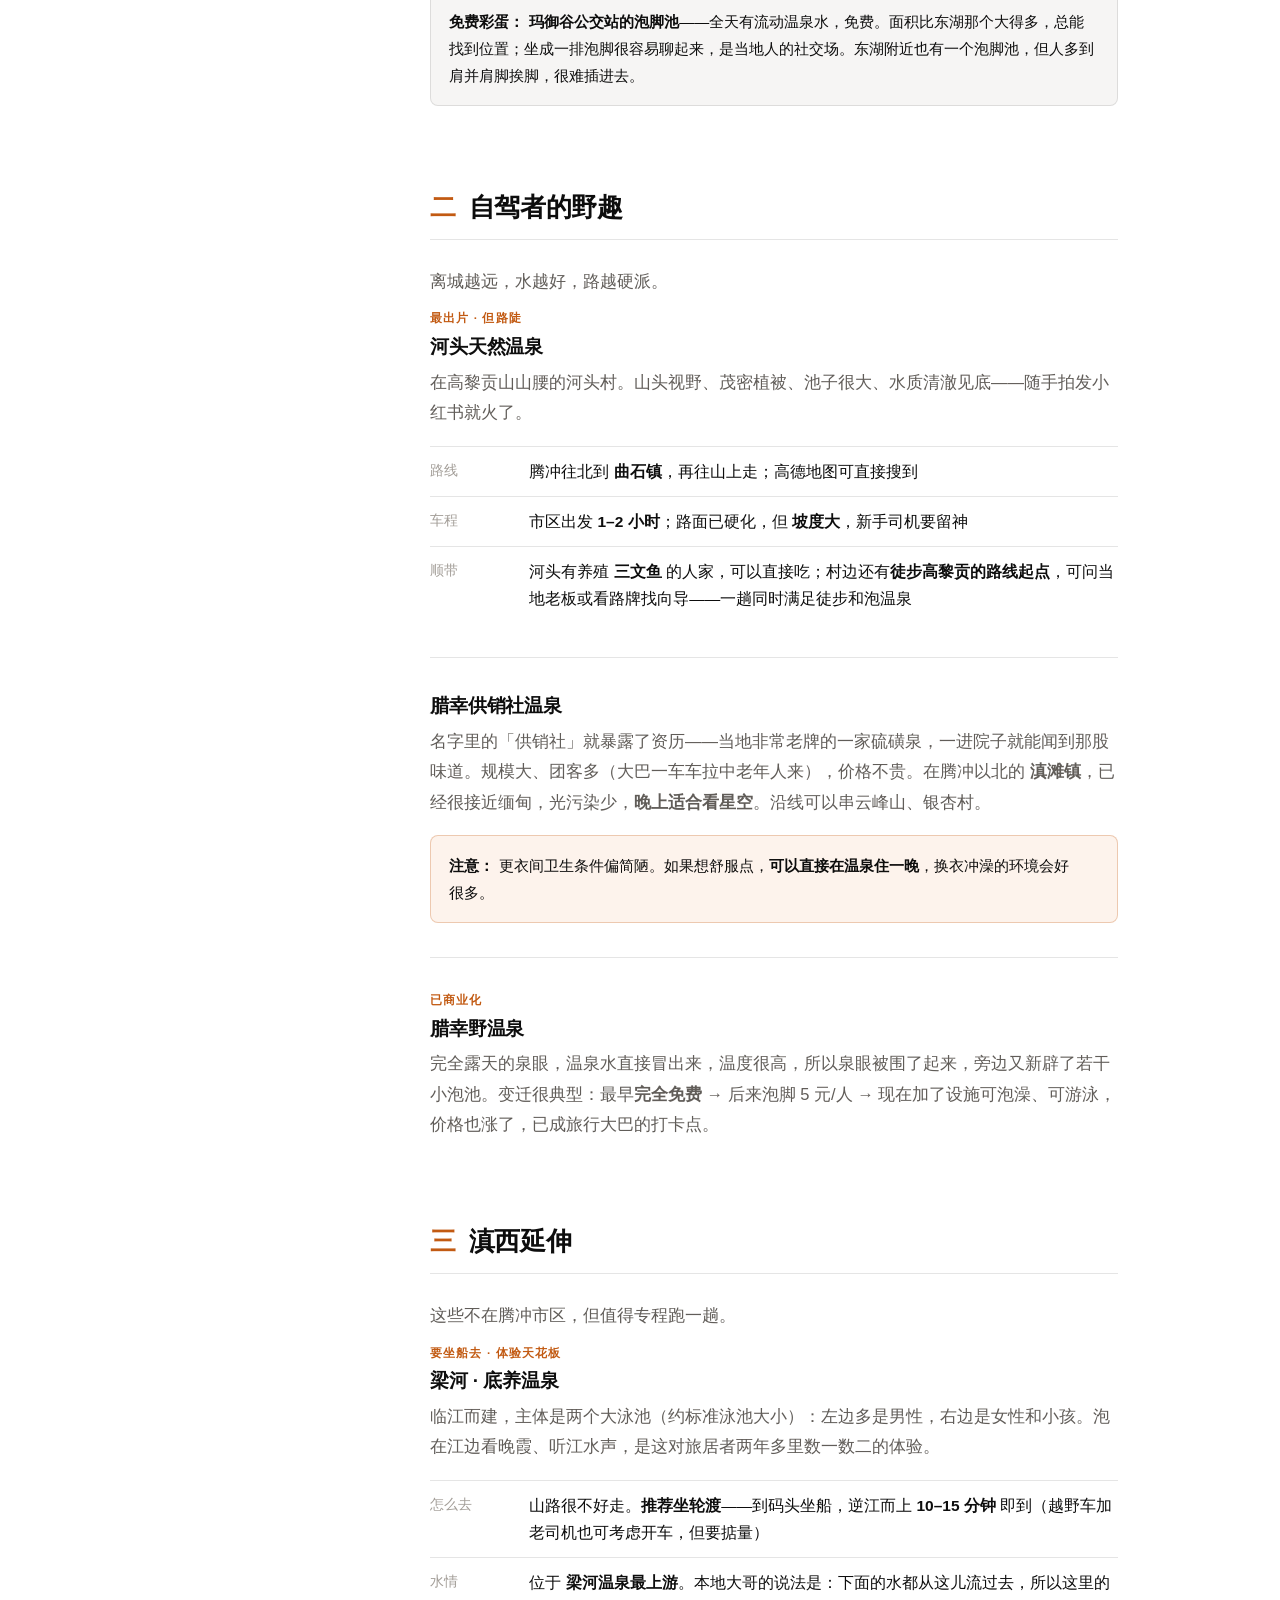
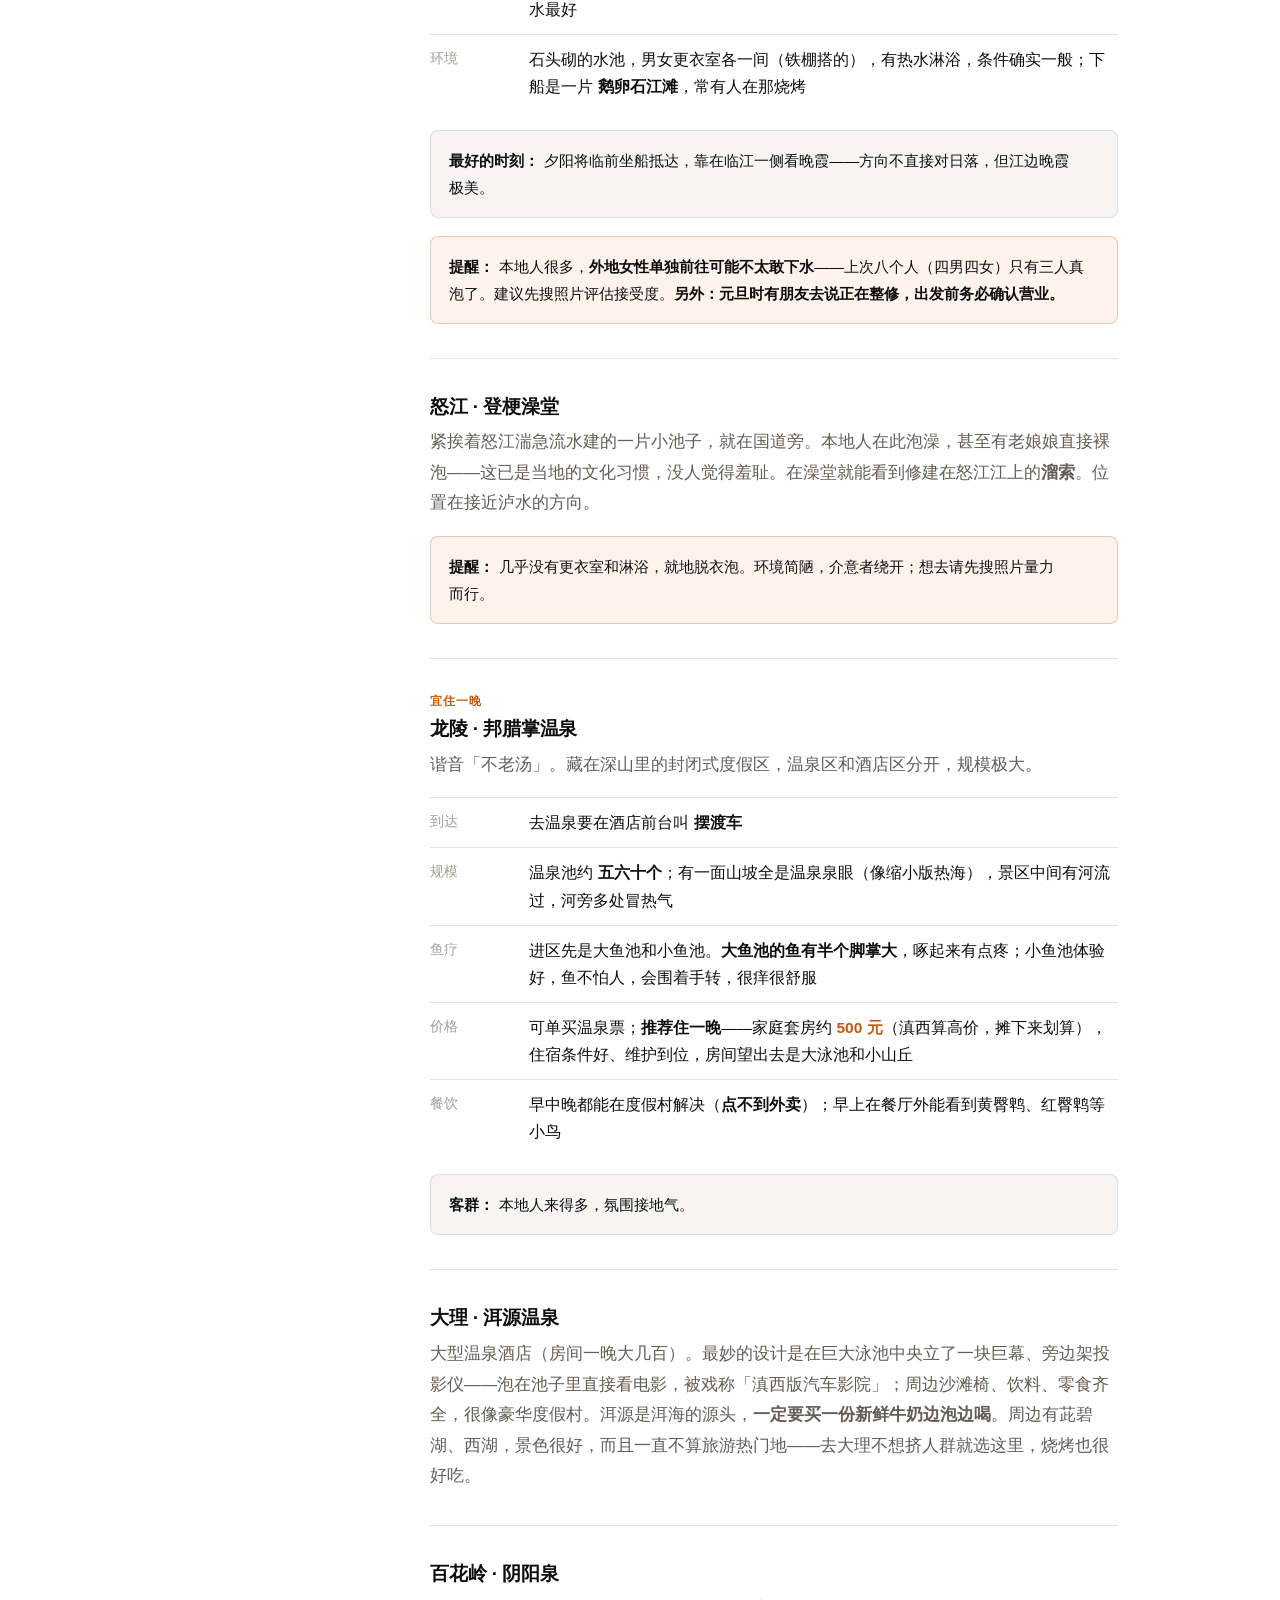
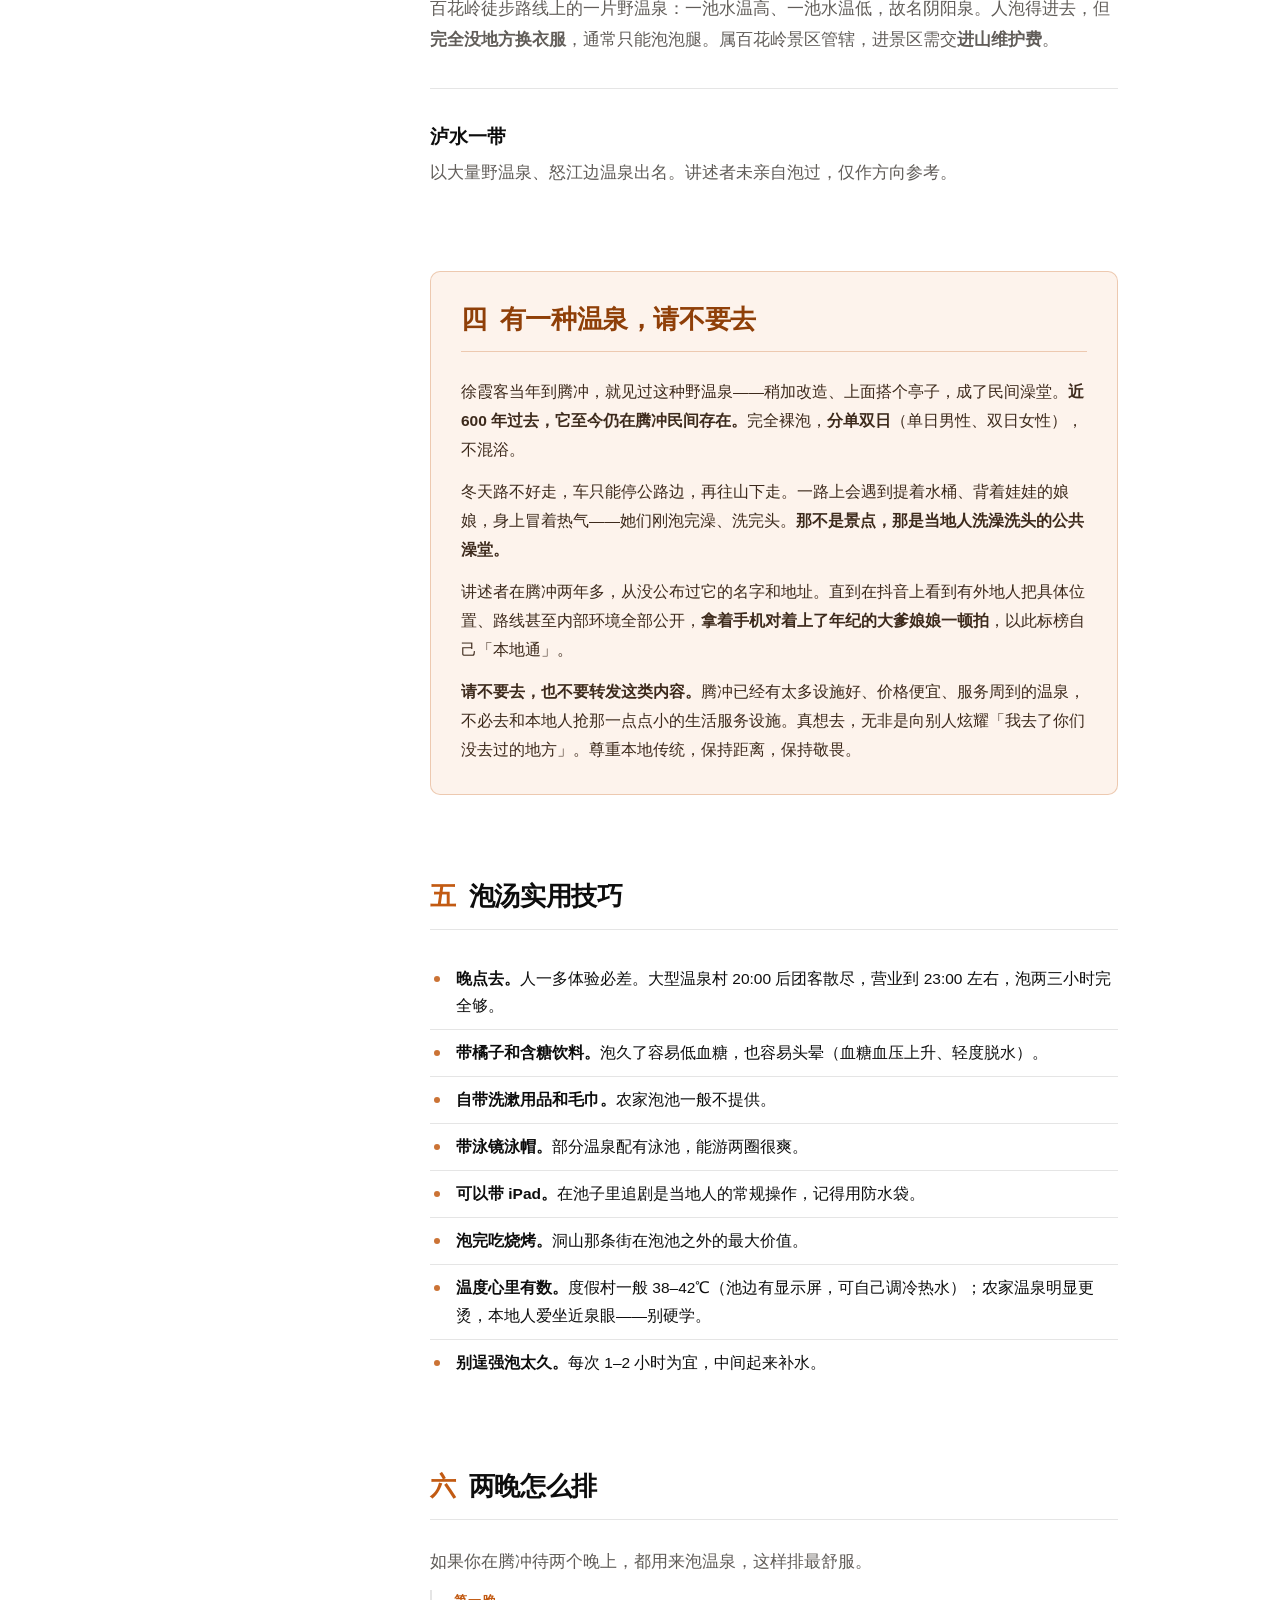
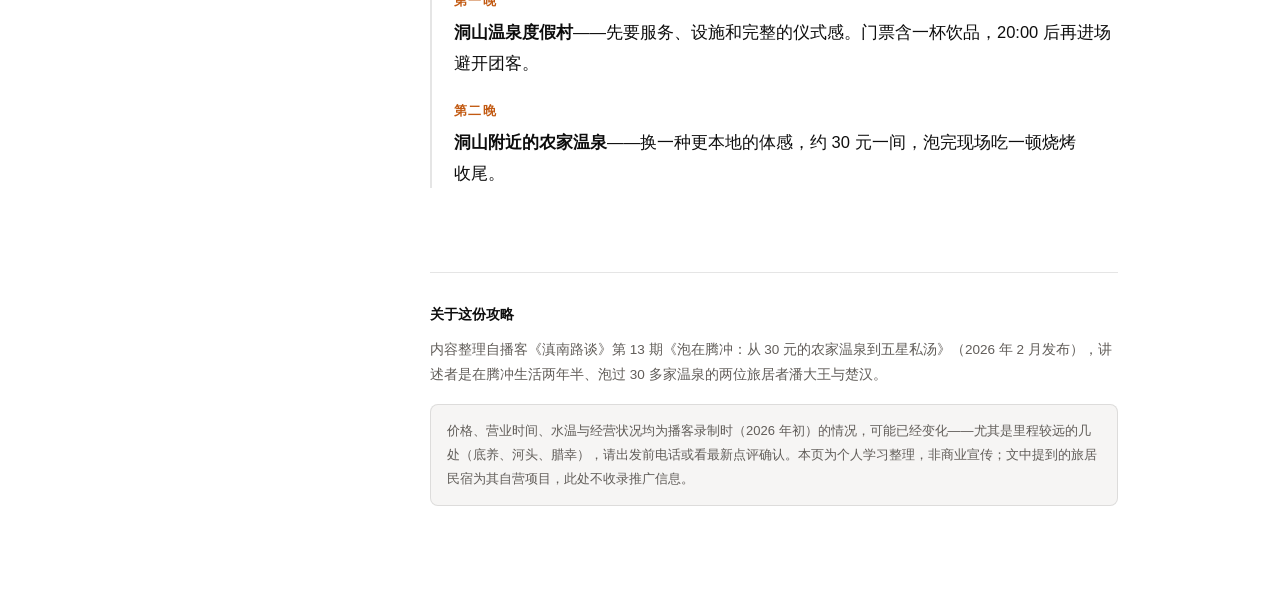
==== commit dfd2e209: "redesign: 浅色编辑式长文布局 (Notion 暖中性 tokens), 粘性目录+阅读进度" ====
--- a/index.html
+++ b/index.html
@@ -4,405 +4,469 @@
 <meta charset="UTF-8">
 <meta name="viewport" content="width=device-width, initial-scale=1.0">
 <title>腾冲温泉攻略 · 从 30 元农家泡池到五星私汤</title>
-<meta name="description" content="整理自播客《滇南路谈》第13期：腾冲及滇西 15 处温泉的到达方式、价格、水温、设施与避坑建议。">
+<meta name="description" content="整理自播客《滇南路谈》第 13 期：腾冲与滇西 15 处温泉的到达方式、价格、水温、设施与避坑建议。">
 <style>
+  /* ── Design tokens (Notion 暖中性系统 · 浅色) ───────────────── */
   :root{
-    --bg:#14100d;
-    --bg2:#1c1712;
-    --card:#221c16;
-    --line:#3a2f25;
-    --amber:#e8a13a;
-    --amber2:#f6c465;
-    --text:#f2e9dc;
-    --muted:#a89684;
-    --teal:#6fb3a0;
+    --ink:rgba(0,0,0,.95);
+    --ink-2:#615d59;          /* 次要文字 warm gray 500 */
+    --ink-3:#a39e98;          /* 极淡文字 warm gray 300 */
+    --paper:#ffffff;
+    --paper-alt:#f6f5f4;      /* warm white 段间节奏 */
+    --rule:rgba(0,0,0,.1);    /* whisper border */
+    --accent:#c25a12;         /* 单一暖色强调（温泉） */
+    --accent-soft:#fdf3ec;
+    --accent-line:rgba(194,90,18,.28);
+    --teal:#2a9d99;
+    --measure:43rem;          /* 正文行长 */
   }
   *{box-sizing:border-box;margin:0;padding:0}
-  html{-webkit-text-size-adjust:100%}
+  html{-webkit-text-size-adjust:100%;scroll-behavior:smooth}
+  @media (prefers-reduced-motion:reduce){html{scroll-behavior:auto}}
+
   body{
-    background:var(--bg);
-    color:var(--text);
-    font-family:-apple-system,BlinkMacSystemFont,"PingFang SC","Hiragino Sans GB","Microsoft YaHei","Noto Sans SC",sans-serif;
-    line-height:1.75;
-    font-size:16px;
+    background:var(--paper);
+    color:var(--ink);
+    font-family:-apple-system,BlinkMacSystemFont,"PingFang SC","Hiragino Sans GB",
+                "Noto Sans SC","Microsoft YaHei",Segoe UI,Roboto,Helvetica,Arial,sans-serif;
+    font-size:16.5px;
+    line-height:1.85;
+    font-feature-settings:"lnum";
     -webkit-font-smoothing:antialiased;
-  }
-  .wrap{max-width:820px;margin:0 auto;padding:0 18px 80px}
-
-  /* ---------- HERO ---------- */
-  header{
-    position:relative;
-    padding:64px 18px 52px;
-    text-align:center;
-    background:
-      radial-gradient(circle at 20% 0%, rgba(232,161,58,.20), transparent 55%),
-      radial-gradient(circle at 85% 15%, rgba(111,179,160,.13), transparent 50%),
-      linear-gradient(180deg,#1c1712 0%,var(--bg) 100%);
-    border-bottom:1px solid var(--line);
-    overflow:hidden;
-  }
-  .steam{
-    font-size:30px;letter-spacing:8px;opacity:.75;margin-bottom:6px;
-    animation:rise 4s ease-in-out infinite;
-  }
-  @keyframes rise{0%,100%{transform:translateY(0);opacity:.55}50%{transform:translateY(-6px);opacity:.9}}
-  header .eyebrow{
-    font-size:12px;letter-spacing:.22em;color:var(--amber);
-    text-transform:uppercase;margin-bottom:14px;
-  }
-  header h1{
-    font-size:clamp(27px,7vw,40px);
-    line-height:1.28;
-    font-weight:800;
-    letter-spacing:-.01em;
-    margin-bottom:14px;
-  }
-  header h1 em{color:var(--amber2);font-style:normal}
-  header p.sub{color:var(--muted);font-size:14.5px;max-width:520px;margin:0 auto}
-  .srcbadge{
-    display:inline-block;margin-top:22px;padding:7px 15px;
-    border:1px solid var(--line);border-radius:999px;
-    font-size:12.5px;color:var(--muted);background:rgba(255,255,255,.02);
-  }
-  .srcbadge b{color:var(--amber2);font-weight:600}
-
-  /* ---------- 速选 ---------- */
-  .quick{margin-top:44px}
-  h2.sec{
-    font-size:20px;font-weight:700;margin:0 0 6px;
-    display:flex;align-items:center;gap:10px;
-  }
-  h2.sec span.num{
-    font-size:12px;font-weight:700;color:var(--bg);
-    background:var(--amber);border-radius:6px;padding:2px 8px;letter-spacing:.04em;
-  }
-  .secnote{color:var(--muted);font-size:13.5px;margin-bottom:22px}
-
-  .quickgrid{display:grid;gap:10px}
-  .qrow{
-    display:flex;gap:14px;align-items:flex-start;
-    background:var(--card);border:1px solid var(--line);border-radius:12px;
-    padding:14px 16px;
-  }
-  .qrow .q{
-    flex:0 0 96px;font-size:13.5px;color:var(--amber2);font-weight:600;
-    border-right:1px solid var(--line);padding-right:12px;line-height:1.5;
-  }
-  .qrow .a{font-size:14px;color:var(--text);opacity:.92}
-
-  /* ---------- 分区 ---------- */
-  section{margin-top:52px}
-  .grouphead{
-    display:flex;align-items:baseline;gap:12px;
-    border-bottom:1px solid var(--line);padding-bottom:12px;margin-bottom:24px;
-  }
-  .grouphead h3{font-size:17px;font-weight:700}
-  .grouphead .tag{font-size:11.5px;color:var(--muted)}
-
-  /* ---------- 卡片 ---------- */
-  .card{
-    background:linear-gradient(180deg,var(--card),#1e1913);
-    border:1px solid var(--line);
-    border-radius:16px;
-    padding:20px;
-    margin-bottom:16px;
-    position:relative;
-  }
-  .card.star{border-color:#6b4d1e;box-shadow:0 0 0 1px rgba(232,161,58,.12) inset}
-  .card h4{
-    font-size:17.5px;font-weight:700;margin-bottom:10px;
-    display:flex;align-items:center;gap:8px;flex-wrap:wrap;
-  }
-  .pill{
-    font-size:11px;font-weight:600;padding:3px 9px;border-radius:999px;
-    background:rgba(232,161,58,.14);color:var(--amber2);border:1px solid rgba(232,161,58,.28);
-    letter-spacing:.02em;
-  }
-  .pill.t{background:rgba(111,179,160,.13);color:var(--teal);border-color:rgba(111,179,160,.3)}
-  .pill.w{background:rgba(214,110,90,.13);color:#e08f7d;border-color:rgba(214,110,90,.3)}
-  .lead{font-size:14.5px;color:#ded2c2;margin-bottom:14px}
-
-  dl{display:grid;grid-template-columns:76px 1fr;gap:7px 14px;font-size:14px}
-  dt{color:var(--muted);font-size:13px;padding-top:2px}
-  dd{color:#e9dfd2}
-  dd b{color:var(--amber2);font-weight:600}
-  .money{color:#8fd1a8;font-weight:600}
-
-  .tip{
-    margin-top:14px;padding:11px 14px;border-radius:10px;
-    background:rgba(232,161,58,.07);border-left:3px solid var(--amber);
-    font-size:13.5px;color:#e3d5c0;
-  }
-  .tip.warn{background:rgba(214,110,90,.08);border-left-color:#d66e5a}
-  .tip .k{color:var(--amber2);font-weight:700}
-
-  /* ---------- 清单 ---------- */
-  ul.check{list-style:none;display:grid;gap:11px}
-  ul.check li{
-    font-size:14.5px;padding-left:28px;position:relative;color:#e6dbcc;
-  }
-  ul.check li:before{
-    content:"✓";position:absolute;left:0;top:0;color:var(--teal);font-weight:700;
-  }
-  ul.check li b{color:var(--amber2)}
-
-  /* ---------- 行程 ---------- */
-  .day{
-    background:var(--card);border:1px solid var(--line);border-radius:14px;
-    padding:18px 20px;margin-bottom:12px;
-  }
-  .day .dnum{
-    font-size:12px;letter-spacing:.14em;color:var(--amber);font-weight:700;margin-bottom:8px;
-  }
-  .day p{font-size:14.5px;color:#e6dbcc}
-
-  /* ---------- 伦理提醒 ---------- */
-  .ethics{
-    background:linear-gradient(180deg,#2a1a16,#201612);
-    border:1px solid #5a3026;border-left:4px solid #d66e5a;
-    border-radius:14px;padding:22px;
-  }
-  .ethics h3{color:#f0a68f;font-size:17px;margin-bottom:12px}
-  .ethics p{font-size:14.5px;color:#e8d6cd;margin-bottom:10px}
-  .ethics p:last-child{margin-bottom:0}
+    text-wrap:pretty;
+  }
+  a{color:var(--accent);text-decoration:none;border-bottom:1px solid var(--accent-line)}
+  a:hover{border-bottom-color:var(--accent)}
+  :focus-visible{outline:2px solid #097fe8;outline-offset:3px;border-radius:3px}
+
+  /* 阅读进度：让"读到哪了"可见 */
+  #progress{
+    position:fixed;top:0;left:0;height:2px;width:0;background:var(--accent);
+    z-index:50;transition:width .1s linear;
+  }
+
+  /* ── 报头 ─────────────────────────────────────────────── */
+  .masthead{padding:clamp(40px,8vw,88px) 0 0}
+  .shell{max-width:64rem;margin:0 auto;padding:0 22px}
+
+  .eyebrow{
+    font-size:12.5px;font-weight:600;letter-spacing:.16em;text-transform:uppercase;
+    color:var(--accent);margin-bottom:18px;
+  }
+  h1{
+    font-size:clamp(29px,6.2vw,44px);font-weight:700;line-height:1.22;
+    letter-spacing:-.022em;margin-bottom:20px;max-width:26ch;
+  }
+  h1 .thin{color:var(--ink-2);font-weight:400;display:block;font-size:.62em;
+           letter-spacing:-.01em;line-height:1.4;margin-top:14px}
+  .deck{
+    font-size:17.5px;line-height:1.75;color:var(--ink-2);
+    max-width:38rem;margin-bottom:26px;
+  }
+  .meta{
+    font-size:13.5px;color:var(--ink-3);border-top:1px solid var(--rule);
+    padding-top:16px;
+  }
+  .meta b{color:var(--ink-2);font-weight:600}
+
+  /* ── 主体两栏：左粘性目录 + 右正文 ────────────────────── */
+  .layout{
+    display:grid;grid-template-columns:13.5rem minmax(0,1fr);gap:4rem;
+    padding:56px 0 40px;align-items:start;
+  }
+  nav.toc{position:sticky;top:34px;font-size:14px;line-height:1.6}
+  nav.toc .toc-title{
+    font-size:11.5px;letter-spacing:.14em;text-transform:uppercase;color:var(--ink-3);
+    font-weight:600;margin-bottom:12px;
+  }
+  nav.toc ol{list-style:none}
+  nav.toc a{
+    display:block;padding:5px 0 5px 12px;color:var(--ink-2);
+    border:0;border-left:2px solid transparent;transition:color .15s,border-color .15s;
+  }
+  nav.toc a:hover{color:var(--ink)}
+  nav.toc a.active{color:var(--accent);border-left-color:var(--accent);font-weight:600}
+  nav.toc .sub a{padding-left:24px;font-size:13px;color:var(--ink-3)}
+
+  main{max-width:var(--measure)}
+  main > section{margin-bottom:clamp(48px,7vw,84px);scroll-margin-top:28px}
+
+  h2{
+    font-size:clamp(21px,3.6vw,26px);font-weight:700;line-height:1.35;
+    letter-spacing:-.014em;padding-bottom:14px;border-bottom:1px solid var(--rule);
+    margin-bottom:26px;
+  }
+  h2 .idx{color:var(--accent);font-weight:700;margin-right:.5em;font-variant-numeric:tabular-nums}
+  h3{
+    font-size:19px;font-weight:700;line-height:1.45;letter-spacing:-.008em;
+    margin-bottom:6px;
+  }
+  h3 .pick{
+    font-size:11.5px;font-weight:700;letter-spacing:.1em;color:var(--accent);
+    display:block;margin-bottom:6px;
+  }
+  p{margin-bottom:14px}
+  p:last-child{margin-bottom:0}
+  .lede{color:var(--ink-2)}
+
+  /* 温泉条目：靠留白与细线分层，不用卡片盒子 */
+  .entry{padding-top:34px;border-top:1px solid var(--rule);margin-top:34px}
+  .entry:first-of-type{border-top:0;padding-top:0;margin-top:0}
+
+  /* 事实行：悬挂式标签，行间细线，便于扫读 */
+  dl.facts{margin:18px 0 0}
+  dl.facts div{
+    display:grid;grid-template-columns:5.2rem minmax(0,1fr);gap:16px;
+    padding:11px 0;border-top:1px solid var(--rule);
+  }
+  dl.facts dt{font-size:13.5px;color:var(--ink-3);line-height:1.7;padding-top:2px}
+  dl.facts dd{font-size:15.5px;line-height:1.75}
+  dl.facts dd b{font-weight:600}
+  .price{
+    color:var(--accent);font-weight:700;font-variant-numeric:tabular-nums;
+    white-space:nowrap;
+  }
+
+  /* 提示块：暖白底 + 加粗引语，无左侧色条 */
+  .note{
+    background:var(--paper-alt);border:1px solid var(--rule);border-radius:8px;
+    padding:16px 18px;margin-top:18px;font-size:15px;line-height:1.8;
+  }
+  .note .lead{font-weight:700;margin-right:.35em}
+  .note.warm{background:var(--accent-soft);border-color:var(--accent-line)}
+
+  /* 速选：清单，不是卡片 */
+  ul.triage{list-style:none;border-top:1px solid var(--rule)}
+  ul.triage li{
+    display:grid;grid-template-columns:9.5rem minmax(0,1fr);gap:20px;
+    padding:15px 0;border-bottom:1px solid var(--rule);font-size:15.5px;
+  }
+  ul.triage .when{color:var(--ink);font-weight:600;line-height:1.6}
+  ul.triage .what{color:var(--ink-2);line-height:1.75}
+  ul.triage .what b{color:var(--ink);font-weight:600}
+
+  /* 技巧清单 */
+  ul.ticks{list-style:none}
+  ul.ticks li{
+    position:relative;padding:9px 0 9px 26px;font-size:15.5px;line-height:1.8;
+    border-bottom:1px solid var(--rule);
+  }
+  ul.ticks li:last-child{border-bottom:0}
+  ul.ticks li::before{
+    content:"";position:absolute;left:4px;top:20px;
+    width:6px;height:6px;border-radius:50%;
+    background:var(--accent);opacity:.85;
+  }
+  ul.ticks b{font-weight:600}
+
+  /* 伦理提醒：整段升温底色，不用左条 */
+  .ethics{background:var(--accent-soft);border:1px solid var(--accent-line);border-radius:10px;
+          padding:clamp(20px,4vw,30px)}
+  .ethics h2{border-bottom-color:var(--accent-line);color:#8f3f08}
+  .ethics h2 .idx{color:#8f3f08}
+  .ethics p{font-size:15.5px;color:#3d2a1c}
+
+  /* 行程 */
+  .plan{border-left:2px solid var(--rule);padding-left:22px;margin-top:8px}
+  .plan .step{margin-bottom:22px}
+  .plan .step:last-child{margin-bottom:0}
+  .plan .k{font-size:12.5px;font-weight:700;letter-spacing:.1em;color:var(--accent);
+           text-transform:uppercase;margin-bottom:4px}
 
   footer{
-    margin-top:60px;padding-top:24px;border-top:1px solid var(--line);
-    font-size:13px;color:var(--muted);line-height:1.9;
-  }
-  footer a{color:var(--amber2);text-decoration:none;border-bottom:1px dotted rgba(232,161,58,.5)}
-  .disc{
-    background:rgba(255,255,255,.025);border:1px solid var(--line);border-radius:10px;
-    padding:14px 16px;margin-top:16px;font-size:12.5px;color:var(--muted);
-  }
-  @media(max-width:520px){
-    dl{grid-template-columns:1fr;gap:2px 0}
-    dt{margin-top:8px}
-    .qrow{flex-direction:column;gap:6px}
-    .qrow .q{border-right:0;border-bottom:1px solid var(--line);padding:0 0 6px;flex:none}
-    .card{padding:17px}
+    border-top:1px solid var(--rule);margin-top:24px;padding:30px 0 70px;
+    font-size:13.5px;line-height:1.85;color:var(--ink-2);max-width:var(--measure);
+  }
+  footer h4{font-size:13.5px;font-weight:700;color:var(--ink);margin-bottom:10px}
+  .caveat{
+    background:var(--paper-alt);border:1px solid var(--rule);border-radius:8px;
+    padding:14px 16px;margin-top:16px;font-size:13px;color:var(--ink-2);
+  }
+
+  /* ── 响应式 ───────────────────────────────────────────── */
+  @media (max-width:56rem){
+    .layout{grid-template-columns:1fr;gap:0;padding-top:30px}
+    nav.toc{
+      position:static;border:1px solid var(--rule);border-radius:8px;
+      background:var(--paper-alt);padding:16px 18px;margin-bottom:44px;
+    }
+    nav.toc ol{columns:2;column-gap:18px}
+    nav.toc a{padding:4px 0 4px 10px;font-size:13.5px}
+    nav.toc .sub{display:none}
+  }
+  @media (max-width:30rem){
+    body{font-size:16px}
+    nav.toc ol{columns:1}
+    dl.facts div{grid-template-columns:1fr;gap:2px}
+    dl.facts dt{padding-top:0}
+    ul.triage li{grid-template-columns:1fr;gap:4px}
+    .shell{padding:0 18px}
+  }
+  @media print{
+    nav.toc,#progress{display:none}
+    .layout{grid-template-columns:1fr;padding:0}
   }
 </style>
 </head>
 <body>
-
-<header>
-  <div class="steam">♨</div>
-  <div class="eyebrow">腾冲 · 滇西</div>
-  <h1>泡在腾冲<br><em>从 30 元农家泡池到五星私汤</em></h1>
-  <p class="sub">15 处温泉的到达方式、真实价格、水温手感与避坑提示。整理自一对在腾冲生活两年半、泡过 30+ 家温泉的旅居者。</p>
-  <div class="srcbadge">素材来源：播客 <b>《滇南路谈》第 13 期</b>（2026-02-03）</div>
-</header>
-
-<div class="wrap">
-
-  <!-- 速选 -->
-  <section class="quick">
-    <h2 class="sec"><span class="num">速选</span>按你的情况，直接抄</h2>
-    <p class="secnote">先对号入座，再往下看细节。</p>
-    <div class="quickgrid">
-      <div class="qrow"><div class="q">住在市区<br>不自驾</div><div class="a">首选 <b>洞山温泉度假村</b>（打车不到 20 分钟，设施最完善）；其次 <b>杜鹃王森林温泉</b>（和顺附近）、<b>柏联</b>（和顺古镇内）、<b>悦椿</b>。</div></div>
-      <div class="qrow"><div class="q">想最省钱<br>最本地</div><div class="a"><b>洞山村农家温泉一条街</b>：约 30 元一间泡池，2–3 人私享，泡一晚。泡完在街上吃烧烤。</div></div>
-      <div class="qrow"><div class="q">要拍照<br>要出片</div><div class="a"><b>河头天然温泉</b>（高黎贡山腰、群山视野、水质清澈见底，需自驾 1–2 小时）；<b>玛御谷私汤</b>（不到 100 元，装修精致带阳台）。</div></div>
-      <div class="qrow"><div class="q">自驾野趣</div><div class="a"><b>河头天然温泉</b>、<b>腊幸供销社温泉</b>（老牌硫磺泉，看星空佳）；顺路串 <b>云峰山 / 银杏村</b>。</div></div>
-      <div class="qrow"><div class="q">深度滇西</div><div class="a"><b>坐船去的底养温泉</b>（梁河）、<b>邦腊掌</b>（龙陵，宜住一晚）、<b>登梗澡堂</b>（怒江边）、<b>洱源</b>（边泡边看电影+喝牛奶）。</div></div>
-      <div class="qrow"><div class="q">只想泡脚</div><div class="a"><b>玛御谷公交站泡脚池</b>：全天流动温泉水，免费，比东湖那个宽敞得多（东湖人挤到插不进脚）。</div></div>
-    </div>
-  </section>
-
-  <!-- 一、腾冲市区周边 -->
-  <section>
-    <div class="grouphead"><h3>一、腾冲 · 打车就能到</h3><span class="tag">无车党看这里</span></div>
-
-    <div class="card star">
-      <h4>洞山村农家温泉一条街 <span class="pill">最本地</span><span class="pill">最便宜</span></h4>
-      <p class="lead">219 国道边一整条街的农家泡池。农户自家院子或一楼改成一个个小单间，简陋、但极有本地生活气。当地地热富裕到「排水沟里流的都是温泉水」。</p>
-      <dl>
-        <dt>导航</dt><dd>「腾冲洞山温泉村」（腾冲城南约 6 公里，离市区开车约 <b>5 分钟</b>）</dd>
-        <dt>价格</dt><dd><span class="money">约 30 元 / 间泡池</span>（2–3 人），名义泡 2–3 小时，实际基本不限时</dd>
-        <dt>水温</dt><dd><b>明显偏烫</b>，比度假村高；老板会给你配冷热水。本地人耐受度高，爱坐近泉眼</dd>
-        <dt>设施</dt><dd>铺瓷砖的浴室 + 砌一个池子（约 2 m³，房间 4–5 ㎡）、一个淋浴、几把板凳、一排挂钩。<b>无景致、不提供洗漱用品</b></dd>
-        <dt>周边</dt><dd>街上烧烤小吃多，也有卖泳衣的（<b>小几十元</b>一套，不用提前买）</dd>
-      </dl>
-      <div class="tip"><span class="k">店主</span>性情温和、非常好打交道——那种性格平和的腾冲人。泡完又饿又困，正好在街上吃一顿烧烤。</div>
-      <div class="tip warn"><span class="k">避坑</span>节气（如小雪）和周末会挤爆，周边城市（云 A、云 L）车牌很多，常连找四五家都没池子。<b>务必错峰或提前问。</b></div>
-    </div>
-
-    <div class="card star">
-      <h4>洞山温泉度假村 <span class="pill">不自驾首选</span><span class="pill t">设施最全</span></h4>
-      <p class="lead">整条街上规模最大的一家，一整个大型温泉集合体，也是最适合游客的一家：便利、体面、价格却没飘。</p>
-      <dl>
-        <dt>到达</dt><dd>打车从市区 <b>不到 20 分钟</b>；营业到 <b>23:00 左右</b>（部分时令到 23:20）</dd>
-        <dt>门票</dt><dd><span class="money">约 50 元</span>，<b>含一杯饮品</b>（牛奶或咖啡）</dd>
-        <dt>玩法</dt><dd>入口处 6–7 个功能大池（牛奶浴、中药药浴、白酒池…），池上有配方说明</dd>
-        <dt>内场</dt><dd>往里走有近 <b>20 个小池</b>，以腾冲乡镇命名（腾越池、曲石池…），不规则形状、鹅卵石与丛林环绕，<b>3–5 人刚好，私密性极好</b></dd>
-        <dt>加分</dt><dd>按摩池（按一下感应装置，背部和脚底喷水柱）、人造沙滩与游泳池、可躺看星空的露天池</dd>
-        <dt>水温</dt><dd>约 <b>38–42℃</b>，每个池边都有显示屏报温度</dd>
-        <dt>吃饭</dt><dd>里面有食堂：炒饭、米线、饵丝等本地特色，<b>米线饵丝不到 10 元</b>，味道不错</dd>
-      </dl>
-      <div class="tip"><span class="k">关键技巧</span>这里也有旅行团。<b>晚上 8 点后再进去</b>，团客已散，人少体验翻倍；泡两三个小时完全够。</div>
-    </div>
-
-    <div class="card">
-      <h4>杜鹃王森林温泉 <span class="pill">和顺附近</span></h4>
-      <p class="lead">和洞山温泉村同一水准的服务：进门给浴袍、防水手机袋，流程规范，环境舒服，周边是高大的松树林。</p>
-      <dl>
-        <dt>位置</dt><dd>和顺古镇附近，打车方便</dd>
-        <dt>适合</dt><dd>想安静泡一场、又不想跑远的</dd>
-      </dl>
-    </div>
-
-    <div class="card">
-      <h4>柏联温泉 · 悦椿温泉 <span class="pill">市区可打车</span></h4>
-      <p class="lead">柏联在<b>和顺古镇里面</b>；悦椿在市区方向。都属于设施成熟的品牌温泉，适合作为备选。</p>
-    </div>
-
-    <div class="card">
-      <h4>玛御谷私汤 <span class="pill">高性价比私汤</span></h4>
-      <p class="lead">玛御谷是当地比较豪华的旅居小区，里面的私汤包间性价比意外地好。</p>
-      <dl>
-        <dt>价格</dt><dd><span class="money">不到 100 元 / 泡池</span></dd>
-        <dt>空间</dt><dd>约 10 ㎡ 小套间 + 小阳台，池子约 2 ㎡；地板、墙面、天花板装修都明显好过农家温泉，阳台外有植被</dd>
-      </dl>
-      <div class="tip"><span class="k">免费彩蛋</span><b>玛御谷公交站的泡脚池</b>——全天有流动温泉水，免费。面积比东湖那个大得多，总能找到位置；坐一排泡脚很容易聊起来，是当地人的社交场。东湖附近也有一个泡脚池，但人多到肩并肩脚挨脚，很难插进去。</div>
-    </div>
-  </section>
-
-  <!-- 二、自驾 -->
-  <section>
-    <div class="grouphead"><h3>二、腾冲 · 自驾者的野趣</h3><span class="tag">车越硬派越好</span></div>
-
-    <div class="card star">
-      <h4>河头天然温泉 <span class="pill">最出片</span><span class="pill w">路陡</span></h4>
-      <p class="lead">在高黎贡山山腰的河头村。山头视野、茂密植被、大池子、水质清澈见底——随手拍发小红书就火了。</p>
-      <dl>
-        <dt>路线</dt><dd>腾冲往北到<b>曲石镇</b>，再往山上走；高德地图可直接搜到</dd>
-        <dt>车程</dt><dd>市区出发 <b>1–2 小时</b>；路面已硬化，但<b>坡度大</b>，新手司机要留神</dd>
-        <dt>顺带</dt><dd>河头有养殖<b>三文鱼</b>的人家，可以直接吃；村边还有<b>徒步高黎贡的路线起点</b>，可问当地老板或看路牌找向导——一趟同时满足徒步 + 泡温泉</dd>
-      </dl>
-    </div>
-
-    <div class="card">
-      <h4>腊幸供销社温泉 <span class="pill">老牌硫磺泉</span><span class="pill t">适合看星空</span></h4>
-      <p class="lead">名字里的「供销社」就暴露了它的资历——当地非常老牌的一家硫磺泉，一进院子就能闻到那股味道。</p>
-      <dl>
-        <dt>位置</dt><dd>腾冲以北的<b>滇滩镇</b>，已很接近缅甸</dd>
-        <dt>价格</dt><dd>不贵，设施规模很大；但<b>团客多</b>（大巴一车车拉中老年人来）</dd>
-        <dt>加分</dt><dd>光污染少，<b>晚上适合看星空</b></dd>
-        <dt>沿线</dt><dd>云峰山、银杏村——可以串成一条线</dd>
-      </dl>
-      <div class="tip warn"><span class="k">注意</span>更衣间卫生条件偏简陋。如果想舒服点，<b>可以直接在温泉住一晚</b>，换衣冲澡环境会好很多。</div>
-    </div>
-
-    <div class="card">
-      <h4>腊幸野温泉 <span class="pill">露天泉眼</span><span class="pill w">已商业化</span></h4>
-      <p class="lead">完全露天的泉眼，温泉水直接冒出来，温度很高，所以泉眼被围了起来，旁边又新辟了若干小泡池。</p>
-      <dl>
-        <dt>变迁</dt><dd>最早<b>完全免费</b> → 后来泡脚 5 元/人 → 现在加了设施可泡澡、可游泳，价格也涨了，<b>已成旅行大巴的打卡点</b></dd>
-      </dl>
-    </div>
-  </section>
-
-  <!-- 三、滇西 -->
-  <section>
-    <div class="grouphead"><h3>三、滇西延伸 · 值得专程</h3><span class="tag">离开腾冲周边</span></div>
-
-    <div class="card star">
-      <h4>梁河 · 底养温泉 <span class="pill">要坐船去</span><span class="pill t">体验天花板</span></h4>
-      <p class="lead">临江而建，主体是两个大泳池（约标准泳池大小）：左边多是男性，右边是女性和小孩。泡在江边看晚霞、听江水声，是当地人两年多里给出的顶级体验之一。</p>
-      <dl>
-        <dt>怎么去</dt><dd>山路很不好走。<b>推荐坐轮渡</b>：到码头坐船，逆江而上 <b>10–15 分钟</b> 即到（越野车 + 老司机也可考虑开车，但要掂量）</dd>
-        <dt>水情</dt><dd>位于<b>梁河温泉最上游</b>——本地大哥说下面的水都从这儿流过去，所以这里的水最好</dd>
-        <dt>环境</dt><dd>石头砌的水池，男女更衣室各一间（铁棚搭的），有热水淋浴，条件确实一般；下船是一片<b>鹅卵石江滩</b>，常有人在那烧烤</dd>
-      </dl>
-      <div class="tip"><span class="k">最好的时刻</span>夕阳将临前坐船抵达，靠在临江一侧看晚霞（方向不直接对日落，但江边晚霞极美）。</div>
-      <div class="tip warn"><span class="k">提醒</span>本地人很多，<b>外地女性单独前往可能不太敢下水</b>——上次八人（四男四女）只有三人真泡了。建议先搜照片评估自己的接受度。<b>另：元旦时有朋友去说正在整修，出发前务必确认营业。</b></div>
-    </div>
-
-    <div class="card">
-      <h4>怒江 · 登梗澡堂 <span class="pill">怒江边</span><span class="pill w">很野很土</span></h4>
-      <p class="lead">紧挨着怒江湍急流水建的一片小池子，就在国道旁。本地人在此泡澡，甚至有老娘娘直接裸泡——这已是当地的文化习惯，没人觉得羞耻。</p>
-      <dl>
-        <dt>位置</dt><dd>接近泸水的方向</dd>
-        <dt>看点</dt><dd>在澡堂就能看到修建在怒江江上的<b>溜索</b></dd>
-      </dl>
-      <div class="tip warn"><span class="k">提醒</span>几乎没有更衣室和淋浴，就地脱衣泡。环境简陋，介意者绕开；想去请先搜照片量力而行。</div>
-    </div>
-
-    <div class="card">
-      <h4>龙陵 · 邦腊掌温泉（谐音「不老汤」） <span class="pill">宜住一晚</span><span class="pill t">配套齐全</span></h4>
-      <p class="lead">藏在深山里的封闭式度假区，温泉区和酒店区是分开的。规模极大，很适合安排过夜。</p>
-      <dl>
-        <dt>到达</dt><dd>去温泉需在酒店前台叫<b>摆渡车</b></dd>
-        <dt>规模</dt><dd>温泉池约 <b>五六十个</b>；有一面山坡全是温泉泉眼（像缩小版热海），景区中间有河流过，河旁多处冒热气</dd>
-        <dt>鱼疗</dt><dd>进区先是大鱼池 + 小鱼池。<b>大鱼池的鱼有半个脚掌大</b>，啄起来有点疼；小鱼池体验好，鱼不怕人，会围着手转，很痒很舒服</dd>
-        <dt>价格</dt><dd>可单买温泉票；<b>推荐住一晚</b>——家庭套房约 <span class="money">500 元</span>（滇西算高价，但摊下来划算），住宿条件好、维护到位，房间望出去是大泳池和小山丘</dd>
-        <dt>餐饮</dt><dd>早中晚都能在度假村解决（<b>点不到外卖</b>）；早上在餐厅外能看到黄臀鹎、红臀鹎等小鸟</dd>
-      </dl>
-      <div class="tip"><span class="k">客群</span>本地人来得多，氛围接地气。</div>
-    </div>
-
-    <div class="card">
-      <h4>大理 · 洱源温泉 <span class="pill">边泡边看电影</span></h4>
-      <p class="lead">大型温泉酒店（房间一晚大几百）。最妙的设计：在巨大泳池中央立了一块巨幕，旁边架投影仪——泡在池子里直接看电影，被戏称「滇西版汽车影院」。周边沙滩椅、饮料、零食齐全，很像豪华度假村。</p>
-      <dl>
-        <dt>必做</dt><dd>洱源是洱海的源头，<b>买一份新鲜牛奶边泡边喝</b></dd>
-        <dt>周边</dt><dd>茈碧湖、西湖，景色很好；<b>一直不算旅游热门地</b>，去大理不想挤人群就选这里，烧烤也很好吃</dd>
-      </dl>
-    </div>
-
-    <div class="card">
-      <h4>百花岭 · 阴阳泉（徒步线上的野温泉） <span class="pill">徒步顺路</span></h4>
-      <p class="lead">百花岭徒步路线上的一片野温泉：一池水温高、一池水温低，故名阴阳泉。人泡得进去，但<b>完全没地方换衣服</b>，通常只能泡泡腿。</p>
-      <dl>
-        <dt>门票</dt><dd>属百花岭景区管辖，进景区需交<b>进山维护费</b></dd>
-      </dl>
-    </div>
-
-    <div class="card">
-      <h4>泸水一带 <span class="pill">野温泉密集</span></h4>
-      <p class="lead">以大量野温泉、怒江边温泉出名。播客主未亲自泡过，仅作方向参考。</p>
-    </div>
-  </section>
-
-  <!-- 四、伦理 -->
-  <section>
-    <div class="grouphead"><h3>四、写在攻略之外：一种温泉，请不要去</h3><span class="tag">重要</span></div>
-    <div class="ethics">
-      <h3>关于腾冲民间的「裸泡澡堂」</h3>
-      <p>徐霞客当年到腾冲，就见过这种野温泉——稍加改造、上面搭个亭子，成了民间澡堂。<b>近 600 年过去，它至今仍在腾冲民间存在。</b>完全裸泡，<b>分单双日</b>（单日男性、双日女性），不混浴。</p>
-      <p>冬天路不好走，车只能停公路边，再往山下走。一路上会遇到提着水桶、背着娃娃的娘娘，身上冒着热气——她们刚泡完澡、洗完头。<b>那不是景点，那是当地人洗澡洗头的公共澡堂。</b></p>
-      <p>播客主讲他们在腾冲两年多，从没公布过这个温泉的名字和地址。直到在抖音上看到有外地人把具体位置、路线甚至内部环境全部公开，<b>拿着手机对着上了年纪的大爹娘娘一顿拍</b>，以此标榜自己「本地通」。</p>
-      <p><b>请不要去，也不要转发这类内容。</b>腾冲已经有太多设施好、价格便宜、服务周到的温泉；不必去和本地人抢那一点点小的生活服务设施。真想去，无非是向别人炫耀「我去了你们没去过的地方」。</p>
-      <p>尊重本地传统，保持距离，保持敬畏。</p>
-    </div>
-  </section>
-
-  <!-- 五、技巧 -->
-  <section>
-    <div class="grouphead"><h3>五、泡汤实用技巧</h3><span class="tag">出发前过一遍</span></div>
-    <ul class="check">
-      <li><b>晚点去。</b>人一多体验必差。大型温泉村 20:00 后团客散尽；营业到 23:00–23:30，泡两三小时完全够。</li>
-      <li><b>带橘子和含糖饮料。</b>泡久了容易低血糖，也容易头晕（血糖血压上升、轻度脱水）。</li>
-      <li><b>自带洗漱用品。</b>农家泡池一般不提供，毛巾也建议自备。</li>
-      <li><b>带泳镜泳帽。</b>部分温泉配有泳池，能游两圈很爽。</li>
-      <li><b>可以带 iPad。</b>在池子里追剧是当地人的常规操作（用防水袋）。</li>
-      <li><b>泡完吃烧烤。</b>洞山那条街在泡池之外的最大价值。</li>
-      <li><b>温度心里有数。</b>度假村一般 38–42℃（池边有显示屏，可自己调冷热水）；农家温泉明显更烫，本地人爱坐近泉眼——别硬学。</li>
-      <li><b>别逞强泡太久。</b>每次 1–2 小时为宜，中间起来补水。</li>
-      <li><b>两天连泡的排法</b>：第一晚 <b>洞山温泉度假村</b>（享受服务与设施）；第二晚去附近的<b>农家温泉</b>（更本地），泡完现场吃烧烤。</li>
-    </ul>
-  </section>
-
-  <footer>
-    <p><b>关于这份攻略</b></p>
-    <p>内容整理自播客《滇南路谈》第 13 期《泡在腾冲：从 30 元的农家温泉到五星私汤》（发布 2026-02-03），讲述者是在腾冲生活两年半、泡过 30+ 家温泉的两位旅居者潘大王与楚汉。</p>
-    <div class="disc">
-      ⚠️ 价格、营业时间、水温与经营状况均为播客录制时（2026 年初）的情况，可能已变化——尤其里程较远的温泉（底养、河头、腊幸）请出发前电话或最新点评确认。<br>
-      本页为个人学习整理，非商业宣传；文中提到的「旅居民宿」为其自营项目，此处不收录推广信息。
-    </div>
-  </footer>
-
+<div id="progress" aria-hidden="true"></div>
+
+<div class="shell">
+  <header class="masthead">
+    <div class="eyebrow">滇西 · 腾冲</div>
+    <h1>泡在腾冲
+      <span class="thin">从 30 元的农家泡池，到五星私汤</span>
+    </h1>
+    <p class="deck">十五处温泉的到达方式、真实价格、水温手感与避坑提示——整理自一对在腾冲生活两年半、亲手泡过 30 多家温泉的旅居者。</p>
+    <p class="meta">素材来源：播客 <b>《滇南路谈》第 13 期</b>《泡在腾冲：从 30 元的农家温泉到五星私汤》· 录制于 2026 年初 · 讲述者 潘大王、楚汉</p>
+  </header>
+
+  <div class="layout">
+    <nav class="toc" aria-label="目录">
+      <div class="toc-title">目录</div>
+      <ol>
+        <li><a href="#triage">一分钟速选</a></li>
+        <li><a href="#city">一、打车就能到</a></li>
+        <li><a href="#drive">二、自驾野趣</a></li>
+        <li><a href="#west">三、滇西延伸</a></li>
+        <li><a href="#ethics">四、请不要去</a></li>
+        <li><a href="#tips">五、泡汤技巧</a></li>
+        <li><a href="#plan">六、两晚怎么排</a></li>
+      </ol>
+    </nav>
+
+    <main>
+      <!-- 速选 -->
+      <section id="triage">
+        <h2><span class="idx">0</span>一分钟速选</h2>
+        <p class="lede">先对号入座。左边是你的处境，右边是答案。</p>
+        <ul class="triage">
+          <li><span class="when">住市区、不自驾</span><span class="what"><b>洞山温泉度假村</b>——打车不到 20 分钟，设施最完善；备选 <b>杜鹃王森林温泉</b>（和顺附近）、<b>柏联</b>（和顺古镇内）、<b>悦椿</b>。</span></li>
+          <li><span class="when">想最省钱、最本地</span><span class="what"><b>洞山村农家温泉一条街</b>——约 30 元一间私享泡池，泡完在街上吃烧烤。</span></li>
+          <li><span class="when">要拍照、要出片</span><span class="what"><b>河头天然温泉</b>（高黎贡山腰、群山视野、水清见底，需自驾 1–2 小时）；<b>玛御谷私汤</b>（不到 100 元，装修精致带阳台）。</span></li>
+          <li><span class="when">自驾找野趣</span><span class="what"><b>河头天然温泉</b>、<b>腊幸供销社温泉</b>（老牌硫磺泉，适合看星空）；可顺路串 <b>云峰山</b>、<b>银杏村</b>。</span></li>
+          <li><span class="when">愿意跑远一点</span><span class="what"><b>坐船去的底养温泉</b>（梁河）、<b>邦腊掌</b>（龙陵，宜住一晚）、<b>登梗澡堂</b>（怒江边）、<b>洱源</b>（边泡边看电影、喝牛奶）。</span></li>
+          <li><span class="when">只想泡个脚</span><span class="what"><b>玛御谷公交站泡脚池</b>——全天流动温泉水、免费，比东湖那个宽敞得多（东湖挤到插不进脚）。</span></li>
+        </ul>
+      </section>
+
+      <!-- 市区 -->
+      <section id="city">
+        <h2><span class="idx">一</span>打车就能到</h2>
+        <p class="lede">腾冲的温泉密度高到不讲道理。洞山一带的农户家里就能打出温泉水，所谓「排水沟里流的都是温泉」。</p>
+
+        <article class="entry" id="dongsan-village">
+          <h3><span class="pick">最本地 · 最便宜</span>洞山村农家温泉一条街</h3>
+          <p class="lede">219 国道边一整条街的农家泡池。农户把自家院子或一楼改成一个个小单间，简陋，但极有本地生活气。</p>
+          <dl class="facts">
+            <div><dt>导航</dt><dd>「腾冲洞山温泉村」（城南约 6 公里，离市区开车约 <b>5 分钟</b>）</dd></div>
+            <div><dt>价格</dt><dd><span class="price">约 30 元 / 间泡池</span>，2–3 人，名义泡 2–3 小时，实际基本不限时</dd></div>
+            <div><dt>水温</dt><dd><b>明显偏烫</b>，比度假村高；老板会给你配冷热水。本地人耐受力强，爱坐近泉眼</dd></div>
+            <div><dt>设施</dt><dd>铺瓷砖的浴室砌一个池子（约 2 m³，房间 4–5 ㎡）、一个淋浴、几把板凳、一排挂钩。<b>无景致</b>，不提供洗漱用品</dd></div>
+            <div><dt>周边</dt><dd>街上烧烤小吃多，也有卖泳衣的，<b>小几十元</b>一套，不用提前买</dd></div>
+          </dl>
+          <div class="note"><span class="lead">店主很温和。</span>那种性格平和的腾冲人，非常好打交道。泡完通常又饿又困，正好在街上吃一顿烧烤。</div>
+          <div class="note warm"><span class="lead">避坑：</span>节气（如小雪）和周末会被挤爆，周边城市（云 A、云 L）车牌很多，连找四五家都可能没池子。务必错峰，或提前问。</div>
+        </article>
+
+        <article class="entry" id="dongsan-resort">
+          <h3><span class="pick">不自驾首选 · 设施最全</span>洞山温泉度假村</h3>
+          <p class="lede">整条街上规模最大的一家，一个大型温泉集合体。也最适合游客：便利、体面，价格却没有飘。</p>
+          <dl class="facts">
+            <div><dt>到达</dt><dd>打车从市区 <b>不到 20 分钟</b>；营业到 <b>23:00 左右</b></dd></div>
+            <div><dt>门票</dt><dd><span class="price">约 50 元</span>，<b>含一杯饮品</b>（牛奶或咖啡）</dd></div>
+            <div><dt>入口区</dt><dd>六七个功能大池：牛奶浴、中药药浴、白酒池……每个池上都有配方说明</dd></div>
+            <div><dt>内场</dt><dd>往里走有近 <b>20 个小池</b>，以腾冲乡镇命名（腾越池、曲石池…），形状不规则、鹅卵石与丛林环绕，<b>三五人刚好，私密性极好</b></dd></div>
+            <div><dt>加分项</dt><dd>按摩池（按一下感应装置，背部和脚底喷水柱）、人造沙滩与游泳池、可躺看星空的露天池</dd></div>
+            <div><dt>水温</dt><dd>约 <b>38–42℃</b>，每个池边都有显示屏报温度</dd></div>
+            <div><dt>吃饭</dt><dd>里面有食堂，炒饭、米线、饵丝都是本地特色，<b>米线饵丝不到 10 元</b>，味道不错</dd></div>
+          </dl>
+          <div class="note warm"><span class="lead">关键技巧：</span>这里也有旅行团。<b>晚上 8 点后再进去</b>，团客已散，人少体验翻倍；泡两三个小时完全够。</div>
+        </article>
+
+        <article class="entry" id="dujuanwang">
+          <h3>杜鹃王森林温泉</h3>
+          <p class="lede">和洞山温泉村同一水准的服务：进门给浴袍、防水手机袋，流程规范，环境舒服，周边是高大的松树林。位置在和顺古镇附近，打车方便。</p>
+        </article>
+
+        <article class="entry" id="bailian">
+          <h3>柏联温泉 · 悦椿温泉</h3>
+          <p class="lede">柏联在<b>和顺古镇里面</b>，悦椿在市区方向。都是设施成熟的品牌温泉，适合作为备选。</p>
+        </article>
+
+        <article class="entry" id="mayugu">
+          <h3><span class="pick">高性价比私汤</span>玛御谷私汤</h3>
+          <p class="lede">玛御谷是当地比较豪华的旅居小区，里面的私汤包间性价比意外地好：约 10 ㎡ 小套间带小阳台，池子约 2 ㎡，地板、墙面、天花板的装修都明显好过农家温泉，阳台外有植被。</p>
+          <dl class="facts">
+            <div><dt>价格</dt><dd><span class="price">不到 100 元 / 泡池</span></dd></div>
+          </dl>
+          <div class="note"><span class="lead">免费彩蛋：</span><b>玛御谷公交站的泡脚池</b>——全天有流动温泉水，免费。面积比东湖那个大得多，总能找到位置；坐成一排泡脚很容易聊起来，是当地人的社交场。东湖附近也有一个泡脚池，但人多到肩并肩脚挨脚，很难插进去。</div>
+        </article>
+      </section>
+
+      <!-- 自驾 -->
+      <section id="drive">
+        <h2><span class="idx">二</span>自驾者的野趣</h2>
+        <p class="lede">离城越远，水越好，路越硬派。</p>
+
+        <article class="entry" id="hetou">
+          <h3><span class="pick">最出片 · 但路陡</span>河头天然温泉</h3>
+          <p class="lede">在高黎贡山山腰的河头村。山头视野、茂密植被、池子很大、水质清澈见底——随手拍发小红书就火了。</p>
+          <dl class="facts">
+            <div><dt>路线</dt><dd>腾冲往北到 <b>曲石镇</b>，再往山上走；高德地图可直接搜到</dd></div>
+            <div><dt>车程</dt><dd>市区出发 <b>1–2 小时</b>；路面已硬化，但 <b>坡度大</b>，新手司机要留神</dd></div>
+            <div><dt>顺带</dt><dd>河头有养殖 <b>三文鱼</b> 的人家，可以直接吃；村边还有<b>徒步高黎贡的路线起点</b>，可问当地老板或看路牌找向导——一趟同时满足徒步和泡温泉</dd></div>
+          </dl>
+        </article>
+
+        <article class="entry" id="laxing-gongxiaoshe">
+          <h3>腊幸供销社温泉</h3>
+          <p class="lede">名字里的「供销社」就暴露了资历——当地非常老牌的一家硫磺泉，一进院子就能闻到那股味道。规模大、团客多（大巴一车车拉中老年人来），价格不贵。在腾冲以北的 <b>滇滩镇</b>，已经很接近缅甸，光污染少，<b>晚上适合看星空</b>。沿线可以串云峰山、银杏村。</p>
+          <div class="note warm"><span class="lead">注意：</span>更衣间卫生条件偏简陋。如果想舒服点，<b>可以直接在温泉住一晚</b>，换衣冲澡的环境会好很多。</div>
+        </article>
+
+        <article class="entry" id="laxing-wild">
+          <h3><span class="pick">已商业化</span>腊幸野温泉</h3>
+          <p class="lede">完全露天的泉眼，温泉水直接冒出来，温度很高，所以泉眼被围了起来，旁边又新辟了若干小泡池。变迁很典型：最早<b>完全免费</b> → 后来泡脚 5 元/人 → 现在加了设施可泡澡、可游泳，价格也涨了，已成旅行大巴的打卡点。</p>
+        </article>
+      </section>
+
+      <!-- 滇西 -->
+      <section id="west">
+        <h2><span class="idx">三</span>滇西延伸</h2>
+        <p class="lede">这些不在腾冲市区，但值得专程跑一趟。</p>
+
+        <article class="entry" id="diyang">
+          <h3><span class="pick">要坐船去 · 体验天花板</span>梁河 · 底养温泉</h3>
+          <p class="lede">临江而建，主体是两个大泳池（约标准泳池大小）：左边多是男性，右边是女性和小孩。泡在江边看晚霞、听江水声，是这对旅居者两年多里数一数二的体验。</p>
+          <dl class="facts">
+            <div><dt>怎么去</dt><dd>山路很不好走。<b>推荐坐轮渡</b>——到码头坐船，逆江而上 <b>10–15 分钟</b> 即到（越野车加老司机也可考虑开车，但要掂量）</dd></div>
+            <div><dt>水情</dt><dd>位于 <b>梁河温泉最上游</b>。本地大哥的说法是：下面的水都从这儿流过去，所以这里的水最好</dd></div>
+            <div><dt>环境</dt><dd>石头砌的水池，男女更衣室各一间（铁棚搭的），有热水淋浴，条件确实一般；下船是一片 <b>鹅卵石江滩</b>，常有人在那烧烤</dd></div>
+          </dl>
+          <div class="note"><span class="lead">最好的时刻：</span>夕阳将临前坐船抵达，靠在临江一侧看晚霞——方向不直接对日落，但江边晚霞极美。</div>
+          <div class="note warm"><span class="lead">提醒：</span>本地人很多，<b>外地女性单独前往可能不太敢下水</b>——上次八个人（四男四女）只有三人真泡了。建议先搜照片评估接受度。<b>另外：元旦时有朋友去说正在整修，出发前务必确认营业。</b></div>
+        </article>
+
+        <article class="entry" id="denggeng">
+          <h3>怒江 · 登梗澡堂</h3>
+          <p class="lede">紧挨着怒江湍急流水建的一片小池子，就在国道旁。本地人在此泡澡，甚至有老娘娘直接裸泡——这已是当地的文化习惯，没人觉得羞耻。在澡堂就能看到修建在怒江江上的<b>溜索</b>。位置在接近泸水的方向。</p>
+          <div class="note warm"><span class="lead">提醒：</span>几乎没有更衣室和淋浴，就地脱衣泡。环境简陋，介意者绕开；想去请先搜照片量力而行。</div>
+        </article>
+
+        <article class="entry" id="banglazhang">
+          <h3><span class="pick">宜住一晚</span>龙陵 · 邦腊掌温泉</h3>
+          <p class="lede">谐音「不老汤」。藏在深山里的封闭式度假区，温泉区和酒店区分开，规模极大。</p>
+          <dl class="facts">
+            <div><dt>到达</dt><dd>去温泉要在酒店前台叫 <b>摆渡车</b></dd></div>
+            <div><dt>规模</dt><dd>温泉池约 <b>五六十个</b>；有一面山坡全是温泉泉眼（像缩小版热海），景区中间有河流过，河旁多处冒热气</dd></div>
+            <div><dt>鱼疗</dt><dd>进区先是大鱼池和小鱼池。<b>大鱼池的鱼有半个脚掌大</b>，啄起来有点疼；小鱼池体验好，鱼不怕人，会围着手转，很痒很舒服</dd></div>
+            <div><dt>价格</dt><dd>可单买温泉票；<b>推荐住一晚</b>——家庭套房约 <span class="price">500 元</span>（滇西算高价，摊下来划算），住宿条件好、维护到位，房间望出去是大泳池和小山丘</dd></div>
+            <div><dt>餐饮</dt><dd>早中晚都能在度假村解决（<b>点不到外卖</b>）；早上在餐厅外能看到黄臀鹎、红臀鹎等小鸟</dd></div>
+          </dl>
+          <div class="note"><span class="lead">客群：</span>本地人来得多，氛围接地气。</div>
+        </article>
+
+        <article class="entry" id="eryuan">
+          <h3>大理 · 洱源温泉</h3>
+          <p class="lede">大型温泉酒店（房间一晚大几百）。最妙的设计是在巨大泳池中央立了一块巨幕、旁边架投影仪——泡在池子里直接看电影，被戏称「滇西版汽车影院」；周边沙滩椅、饮料、零食齐全，很像豪华度假村。洱源是洱海的源头，<b>一定要买一份新鲜牛奶边泡边喝</b>。周边有茈碧湖、西湖，景色很好，而且一直不算旅游热门地——去大理不想挤人群就选这里，烧烤也很好吃。</p>
+        </article>
+
+        <article class="entry" id="baihualing">
+          <h3>百花岭 · 阴阳泉</h3>
+          <p class="lede">百花岭徒步路线上的一片野温泉：一池水温高、一池水温低，故名阴阳泉。人泡得进去，但<b>完全没地方换衣服</b>，通常只能泡泡腿。属百花岭景区管辖，进景区需交<b>进山维护费</b>。</p>
+        </article>
+
+        <article class="entry" id="lushui">
+          <h3>泸水一带</h3>
+          <p class="lede">以大量野温泉、怒江边温泉出名。讲述者未亲自泡过，仅作方向参考。</p>
+        </article>
+      </section>
+
+      <!-- 伦理 -->
+      <section id="ethics" class="ethics">
+        <h2><span class="idx">四</span>有一种温泉，请不要去</h2>
+        <p>徐霞客当年到腾冲，就见过这种野温泉——稍加改造、上面搭个亭子，成了民间澡堂。<b>近 600 年过去，它至今仍在腾冲民间存在。</b>完全裸泡，<b>分单双日</b>（单日男性、双日女性），不混浴。</p>
+        <p>冬天路不好走，车只能停公路边，再往山下走。一路上会遇到提着水桶、背着娃娃的娘娘，身上冒着热气——她们刚泡完澡、洗完头。<b>那不是景点，那是当地人洗澡洗头的公共澡堂。</b></p>
+        <p>讲述者在腾冲两年多，从没公布过它的名字和地址。直到在抖音上看到有外地人把具体位置、路线甚至内部环境全部公开，<b>拿着手机对着上了年纪的大爹娘娘一顿拍</b>，以此标榜自己「本地通」。</p>
+        <p><b>请不要去，也不要转发这类内容。</b>腾冲已经有太多设施好、价格便宜、服务周到的温泉，不必去和本地人抢那一点点小的生活服务设施。真想去，无非是向别人炫耀「我去了你们没去过的地方」。尊重本地传统，保持距离，保持敬畏。</p>
+      </section>
+
+      <!-- 技巧 -->
+      <section id="tips">
+        <h2><span class="idx">五</span>泡汤实用技巧</h2>
+        <ul class="ticks">
+          <li><b>晚点去。</b>人一多体验必差。大型温泉村 20:00 后团客散尽，营业到 23:00 左右，泡两三小时完全够。</li>
+          <li><b>带橘子和含糖饮料。</b>泡久了容易低血糖，也容易头晕（血糖血压上升、轻度脱水）。</li>
+          <li><b>自带洗漱用品和毛巾。</b>农家泡池一般不提供。</li>
+          <li><b>带泳镜泳帽。</b>部分温泉配有泳池，能游两圈很爽。</li>
+          <li><b>可以带 iPad。</b>在池子里追剧是当地人的常规操作，记得用防水袋。</li>
+          <li><b>泡完吃烧烤。</b>洞山那条街在泡池之外的最大价值。</li>
+          <li><b>温度心里有数。</b>度假村一般 38–42℃（池边有显示屏，可自己调冷热水）；农家温泉明显更烫，本地人爱坐近泉眼——别硬学。</li>
+          <li><b>别逞强泡太久。</b>每次 1–2 小时为宜，中间起来补水。</li>
+        </ul>
+      </section>
+
+      <!-- 行程 -->
+      <section id="plan">
+        <h2><span class="idx">六</span>两晚怎么排</h2>
+        <p class="lede">如果你在腾冲待两个晚上，都用来泡温泉，这样排最舒服。</p>
+        <div class="plan">
+          <div class="step">
+            <div class="k">第一晚</div>
+            <p><b>洞山温泉度假村</b>——先要服务、设施和完整的仪式感。门票含一杯饮品，20:00 后再进场避开团客。</p>
+          </div>
+          <div class="step">
+            <div class="k">第二晚</div>
+            <p><b>洞山附近的农家温泉</b>——换一种更本地的体感，约 30 元一间，泡完现场吃一顿烧烤收尾。</p>
+          </div>
+        </div>
+      </section>
+
+      <footer>
+        <h4>关于这份攻略</h4>
+        <p>内容整理自播客《滇南路谈》第 13 期《泡在腾冲：从 30 元的农家温泉到五星私汤》（2026 年 2 月发布），讲述者是在腾冲生活两年半、泡过 30 多家温泉的两位旅居者潘大王与楚汉。</p>
+        <div class="caveat">
+          价格、营业时间、水温与经营状况均为播客录制时（2026 年初）的情况，可能已经变化——尤其是里程较远的几处（底养、河头、腊幸），请出发前电话或看最新点评确认。本页为个人学习整理，非商业宣传；文中提到的旅居民宿为其自营项目，此处不收录推广信息。
+        </div>
+      </footer>
+    </main>
+  </div>
 </div>
+
+<script>
+(function(){
+  /* 阅读进度 */
+  var bar=document.getElementById('progress');
+  var ticking=false;
+  function onScroll(){
+    if(ticking)return;ticking=true;
+    requestAnimationFrame(function(){
+      var h=document.documentElement.scrollHeight-window.innerHeight;
+      bar.style.width=(h>0?(window.scrollY/h)*100:0)+'%';
+      ticking=false;
+    });
+  }
+  window.addEventListener('scroll',onScroll,{passive:true});
+  onScroll();
+
+  /* 目录高亮当前章节 */
+  var links=[].slice.call(document.querySelectorAll('nav.toc a'));
+  var map={};
+  links.forEach(function(a){map[a.getAttribute('href').slice(1)]=a;});
+  var obs=new IntersectionObserver(function(entries){
+    entries.forEach(function(e){
+      if(!e.isIntersecting)return;
+      links.forEach(function(a){a.classList.remove('active');});
+      var a=map[e.target.id];
+      if(a)a.classList.add('active');
+    });
+  },{rootMargin:'-10% 0px -75% 0px',threshold:0});
+  Object.keys(map).forEach(function(id){
+    var el=document.getElementById(id);
+    if(el)obs.observe(el);
+  });
+})();
+</script>
 </body>
 </html>
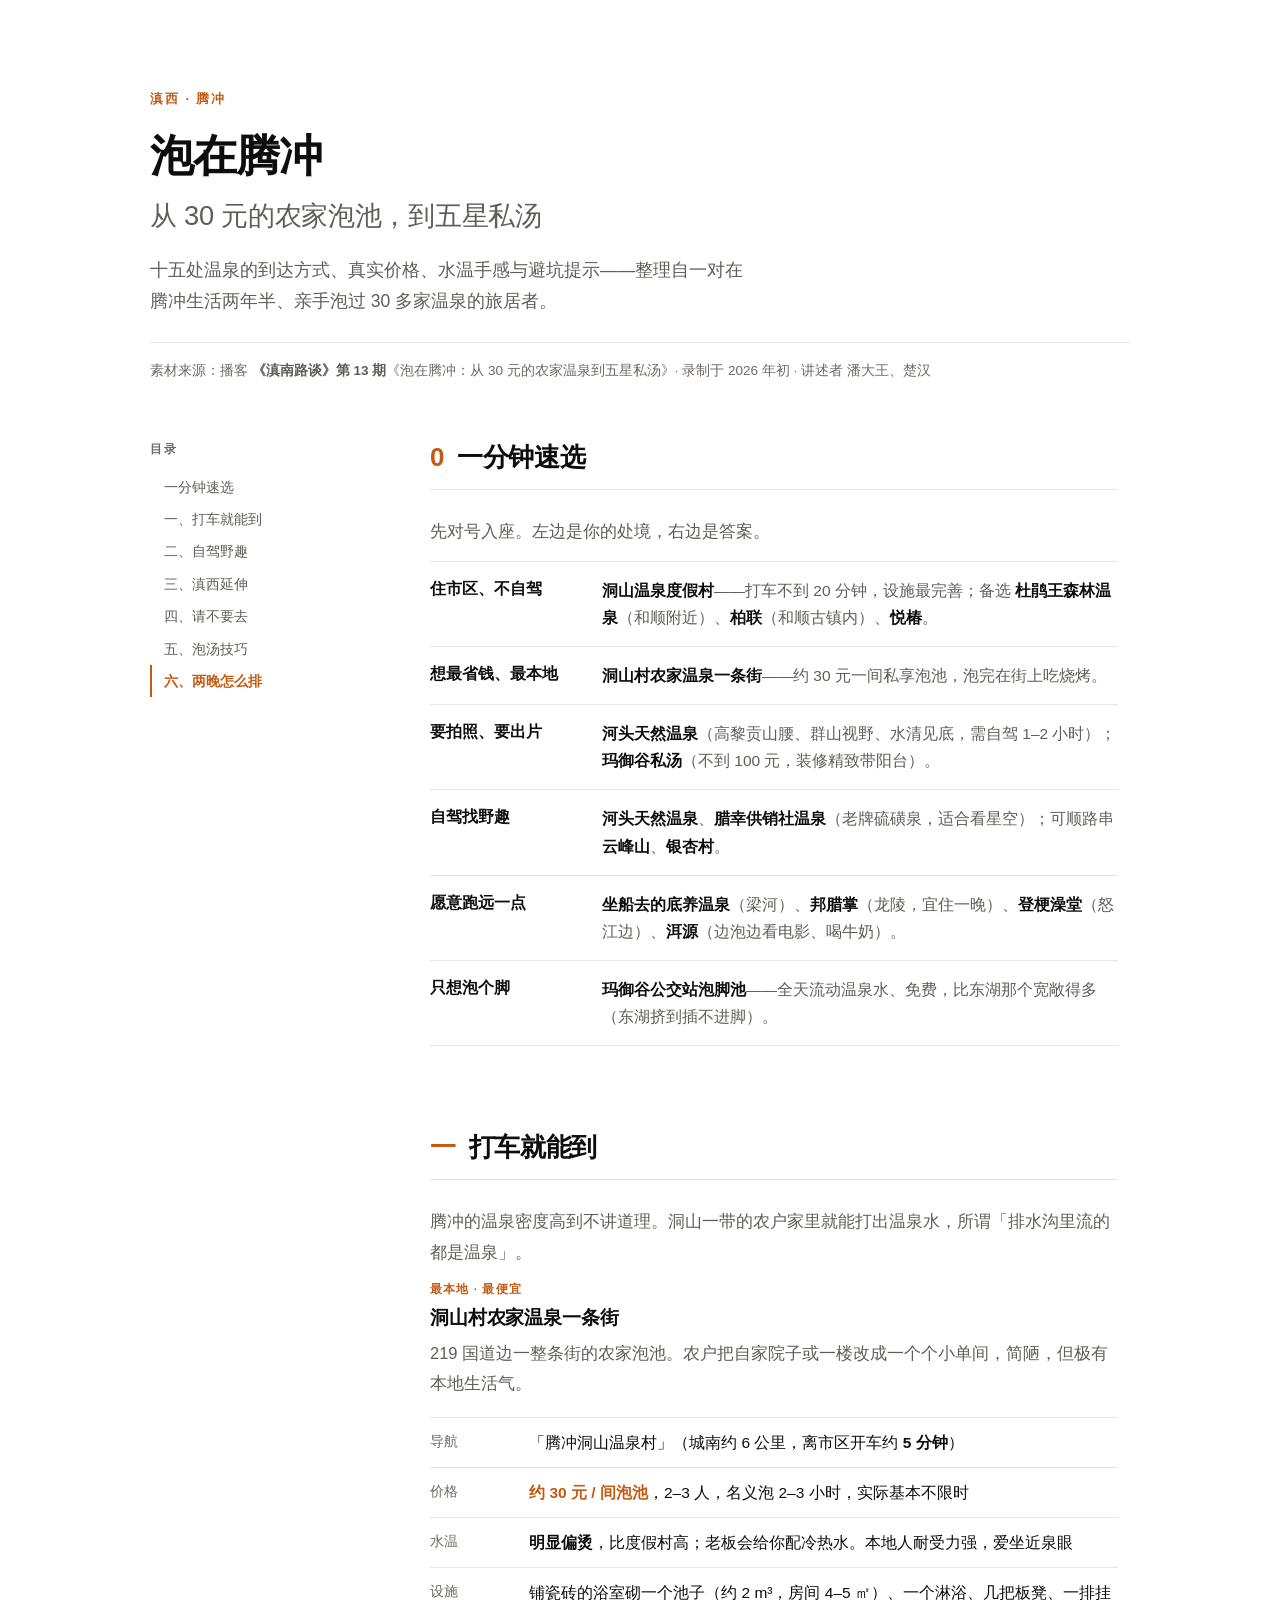
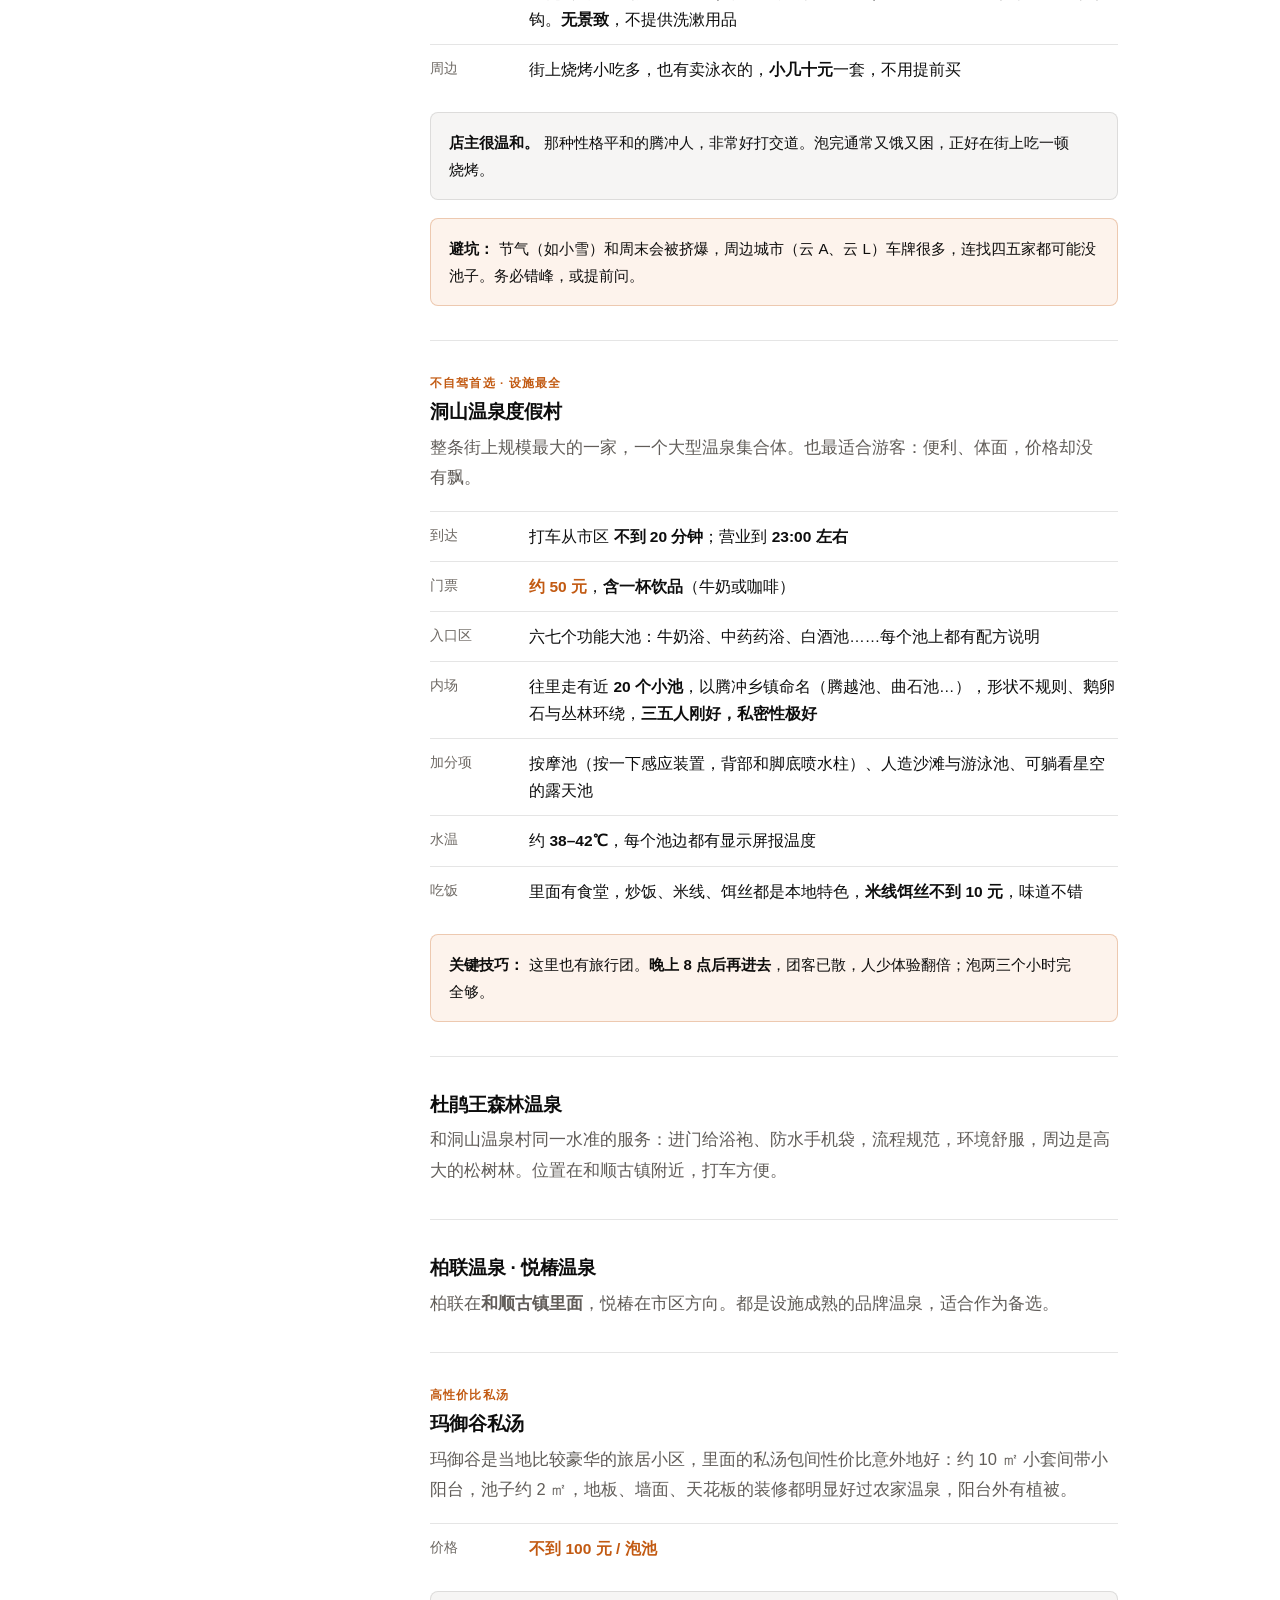
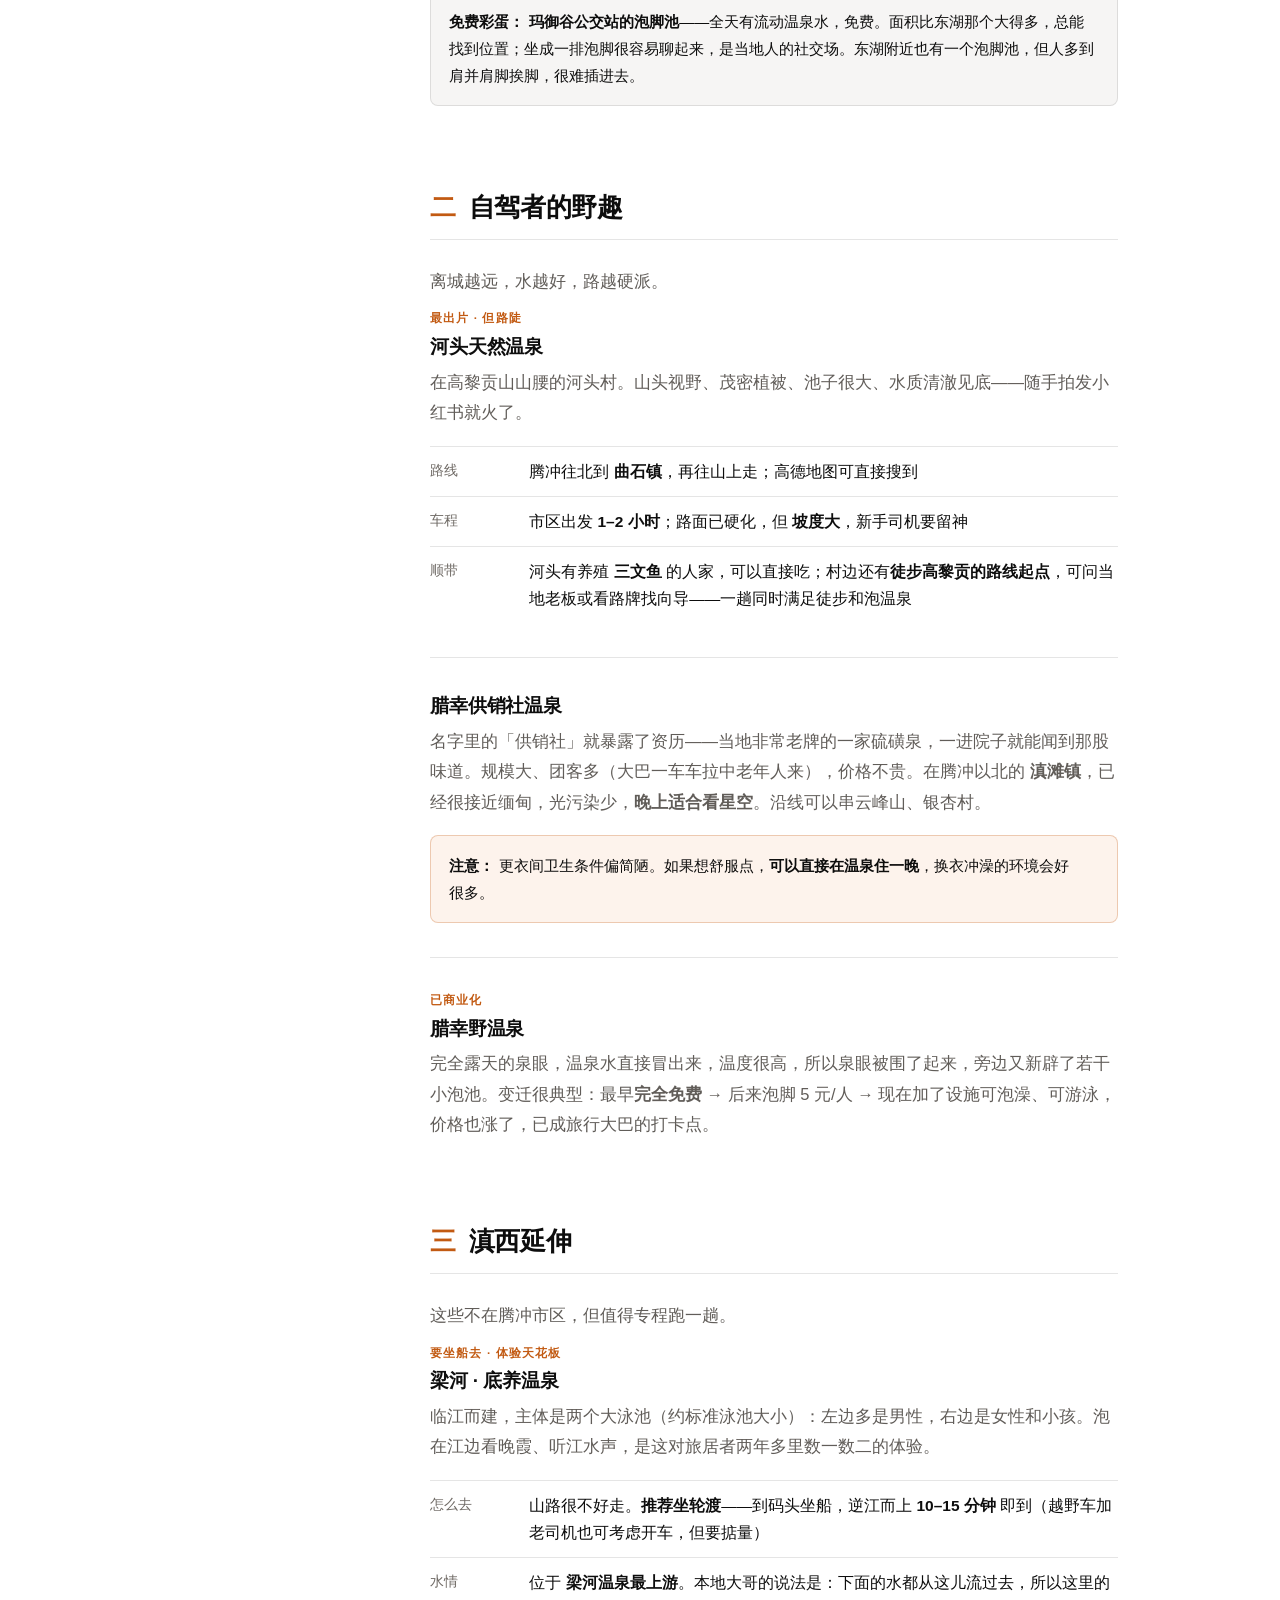
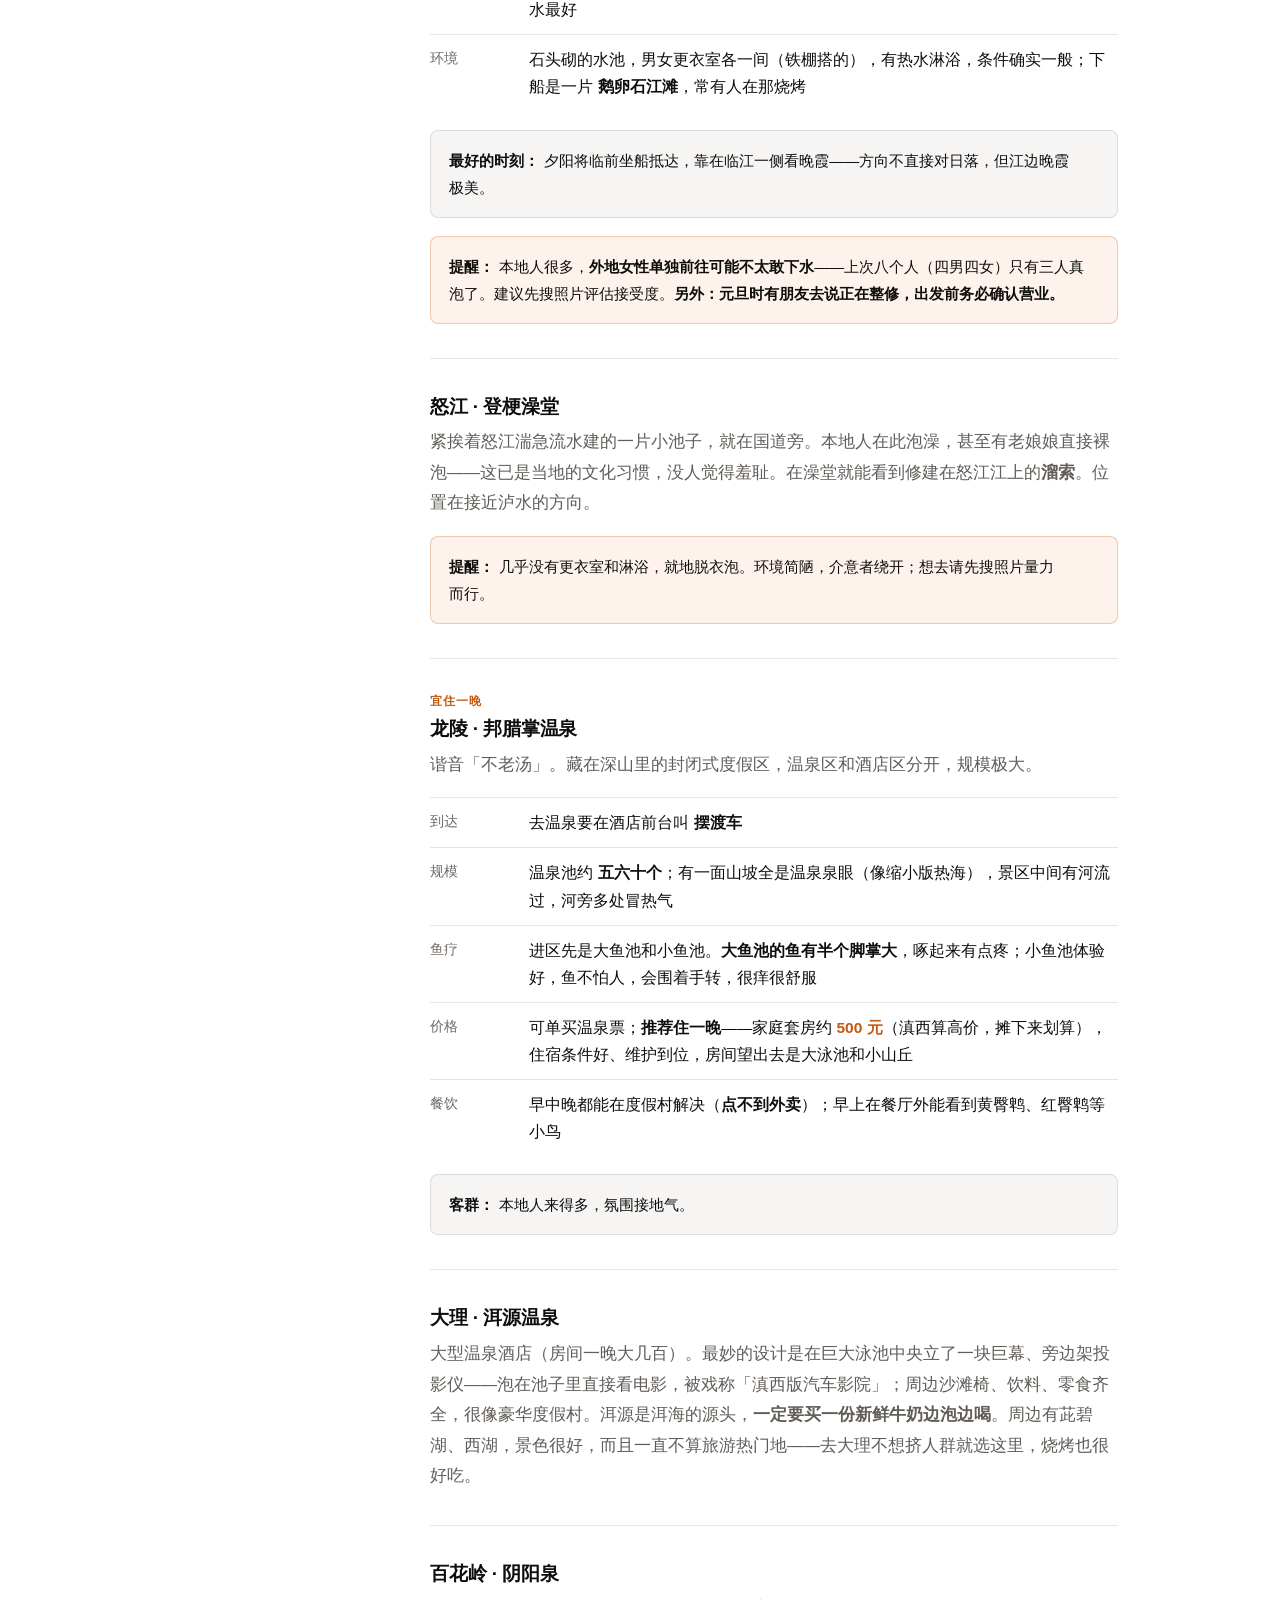
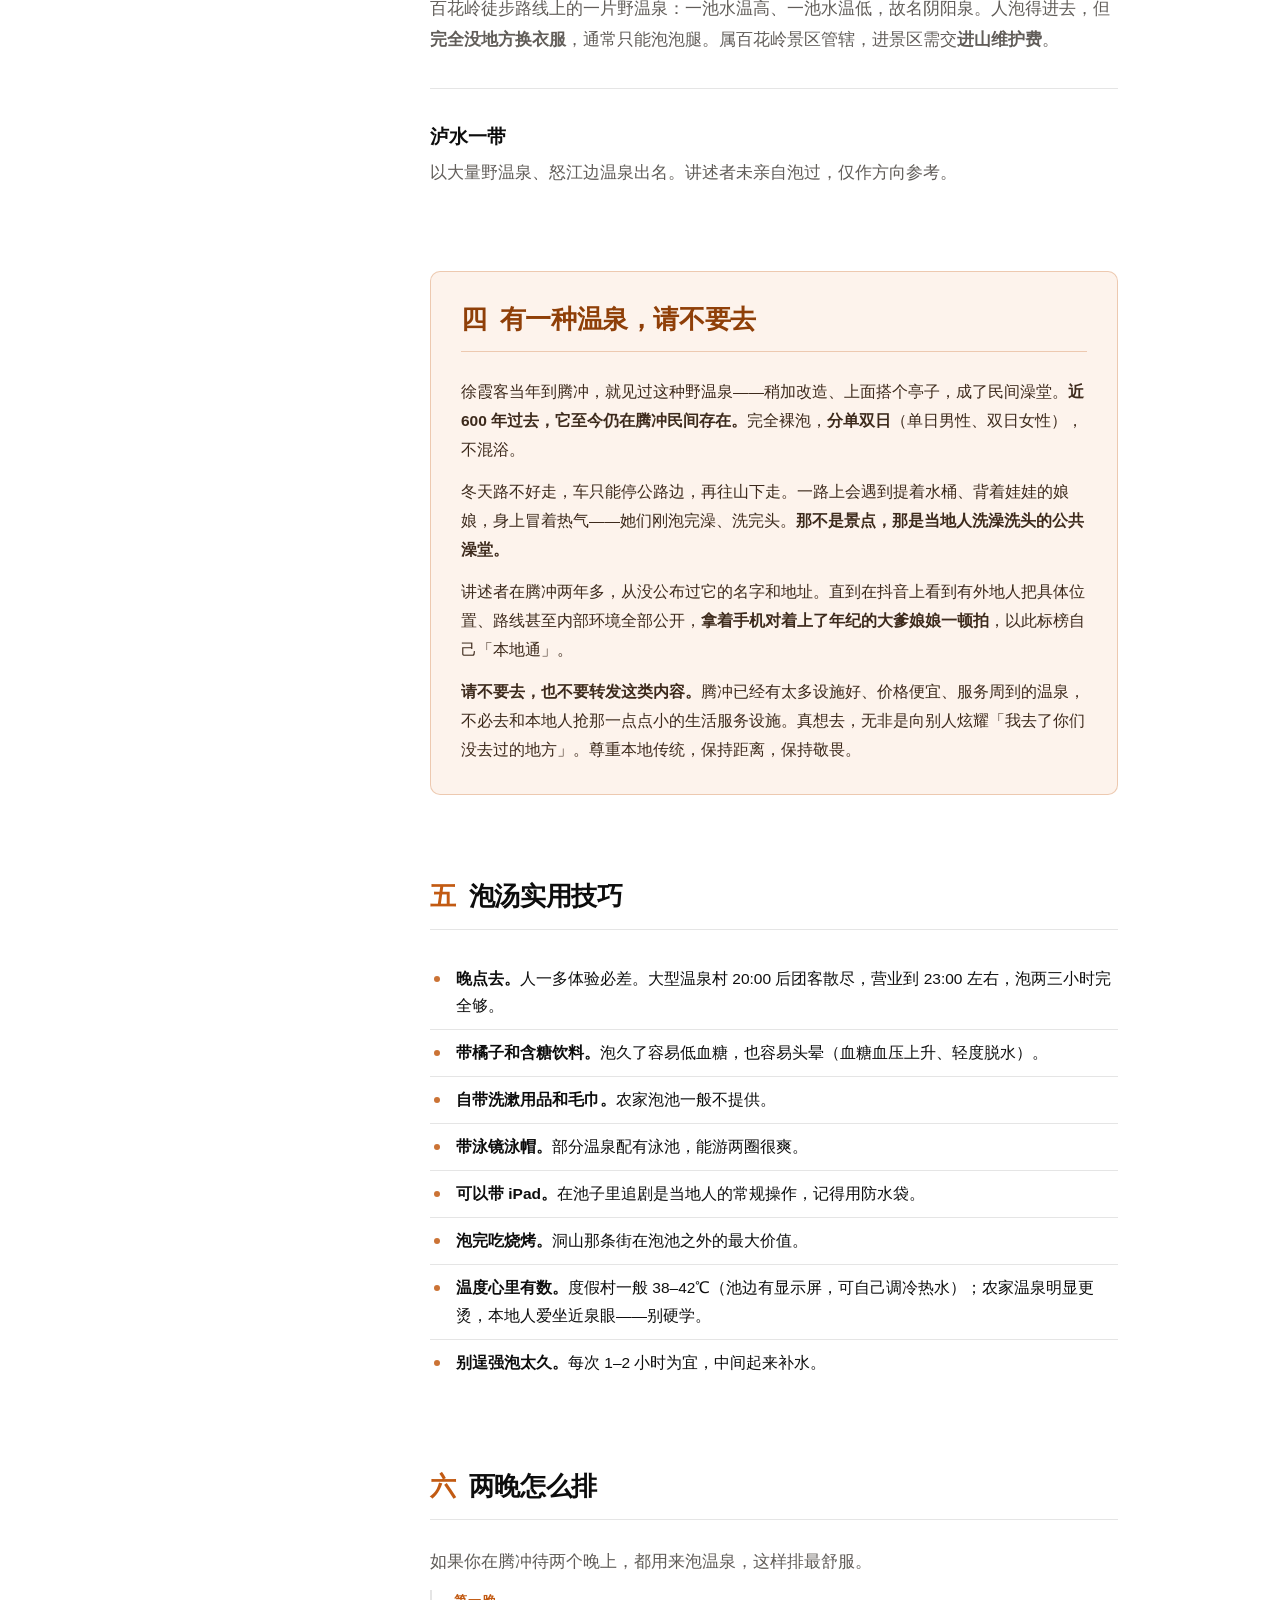
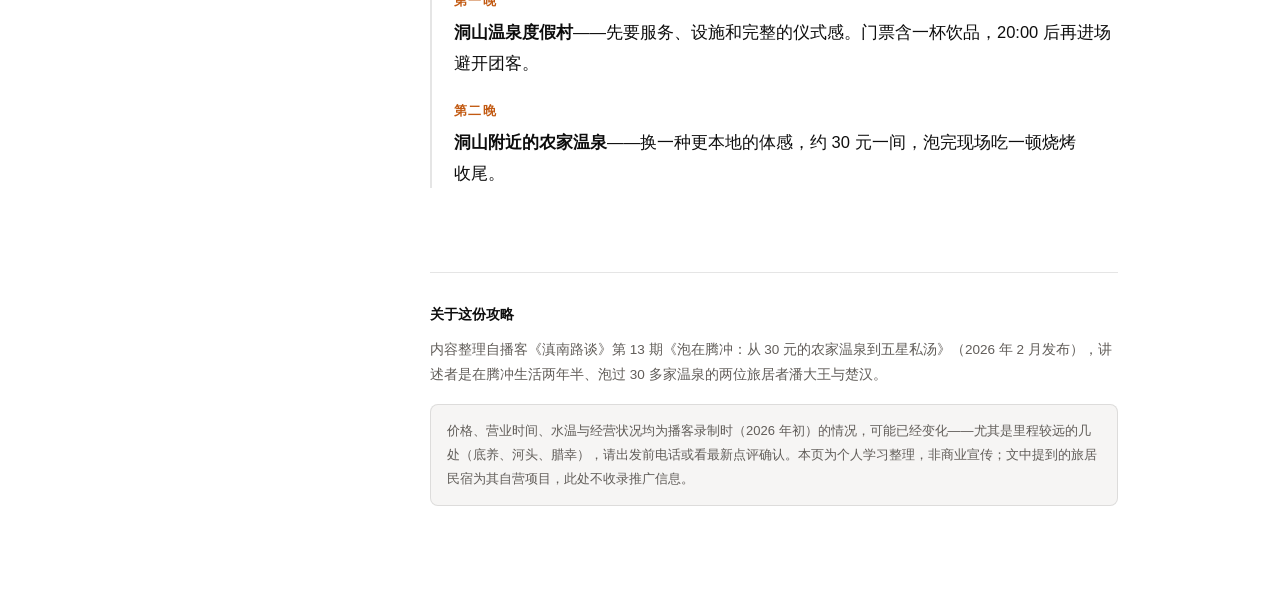
==== commit 1da70752: "a11y: 小字标签对比度提升至 WCAG AA; 移动端目录触控目标 ≥44px" ====
--- a/index.html
+++ b/index.html
@@ -10,7 +10,7 @@
   :root{
     --ink:rgba(0,0,0,.95);
     --ink-2:#615d59;          /* 次要文字 warm gray 500 */
-    --ink-3:#a39e98;          /* 极淡文字 warm gray 300 */
+    --ink-3:#6f6a65;          /* 小字/标签：暗到满足 WCAG AA (5.3:1) */
     --paper:#ffffff;
     --paper-alt:#f6f5f4;      /* warm white 段间节奏 */
     --rule:rgba(0,0,0,.1);    /* whisper border */
@@ -191,7 +191,7 @@
       background:var(--paper-alt);padding:16px 18px;margin-bottom:44px;
     }
     nav.toc ol{columns:2;column-gap:18px}
-    nav.toc a{padding:4px 0 4px 10px;font-size:13.5px}
+    nav.toc a{padding:11px 0 11px 10px;font-size:13.5px}   /* 高度 ≥44px 触控目标 */
     nav.toc .sub{display:none}
   }
   @media (max-width:30rem){
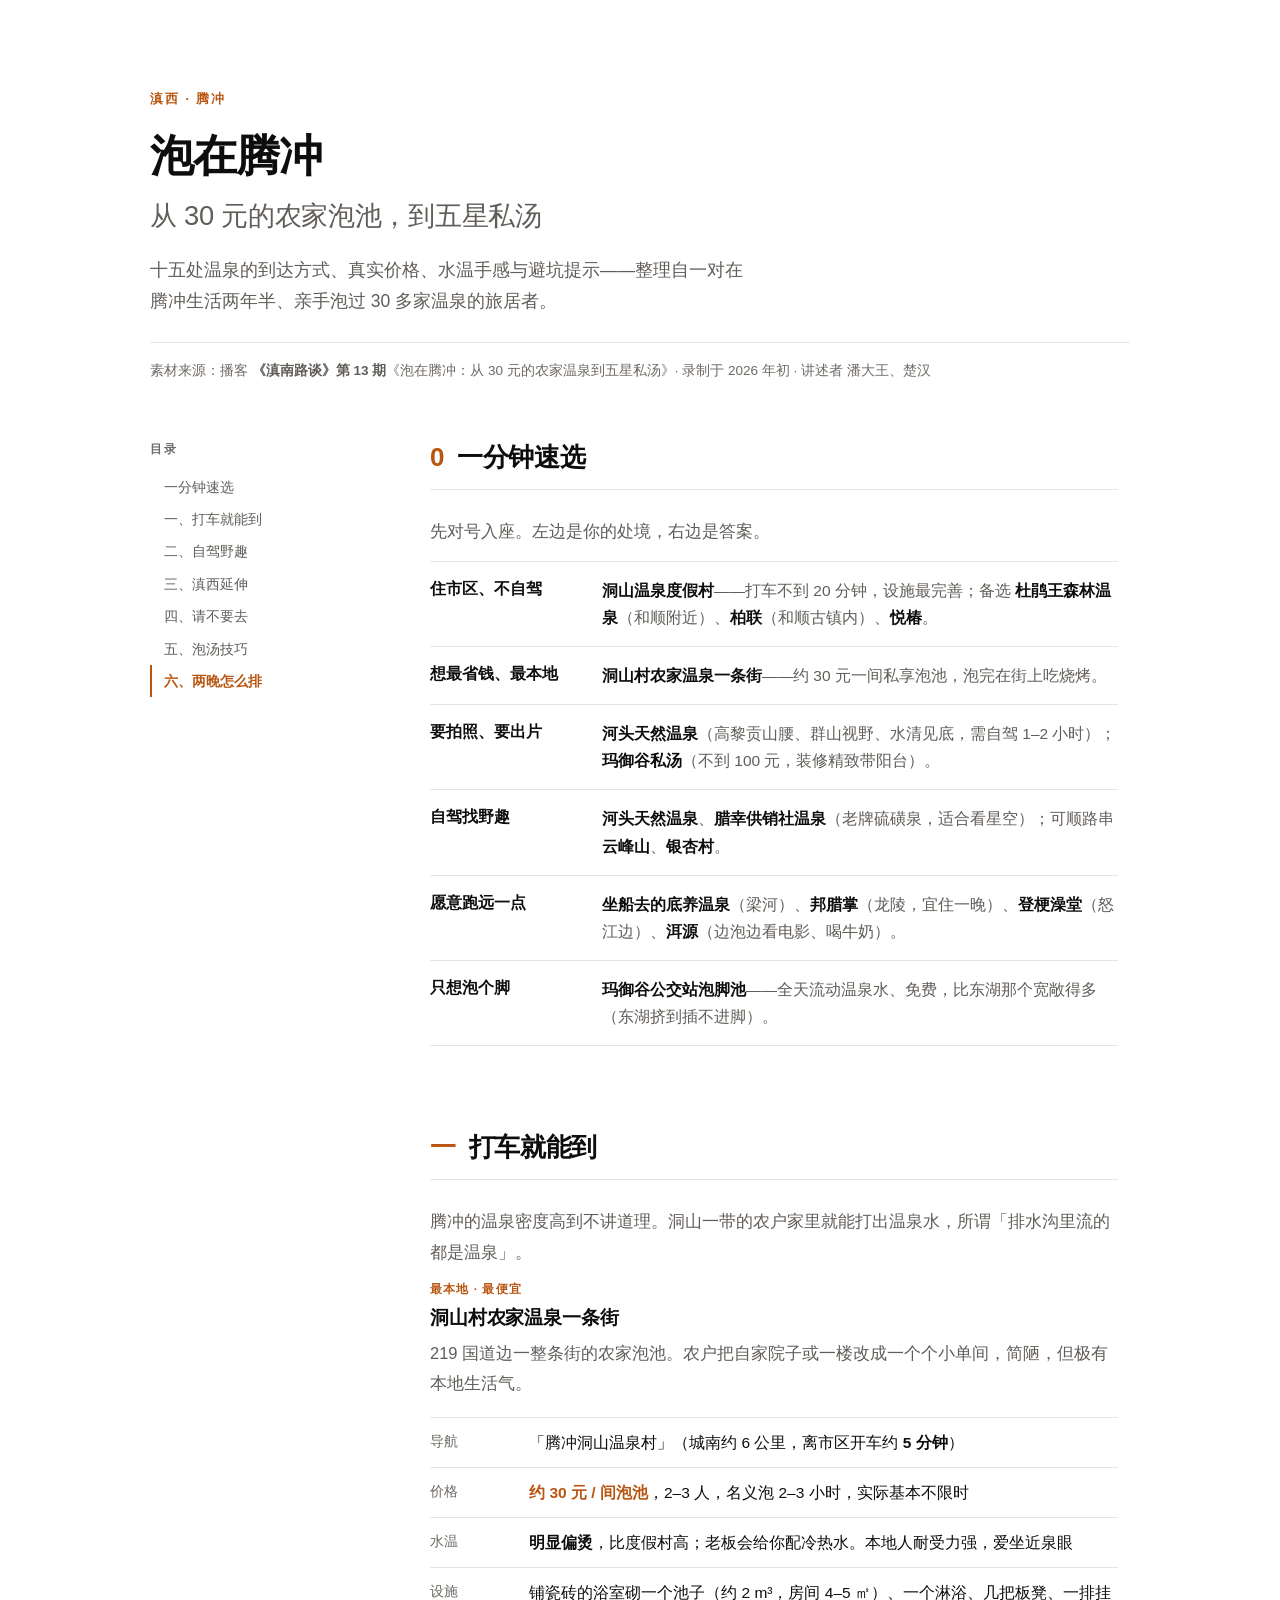
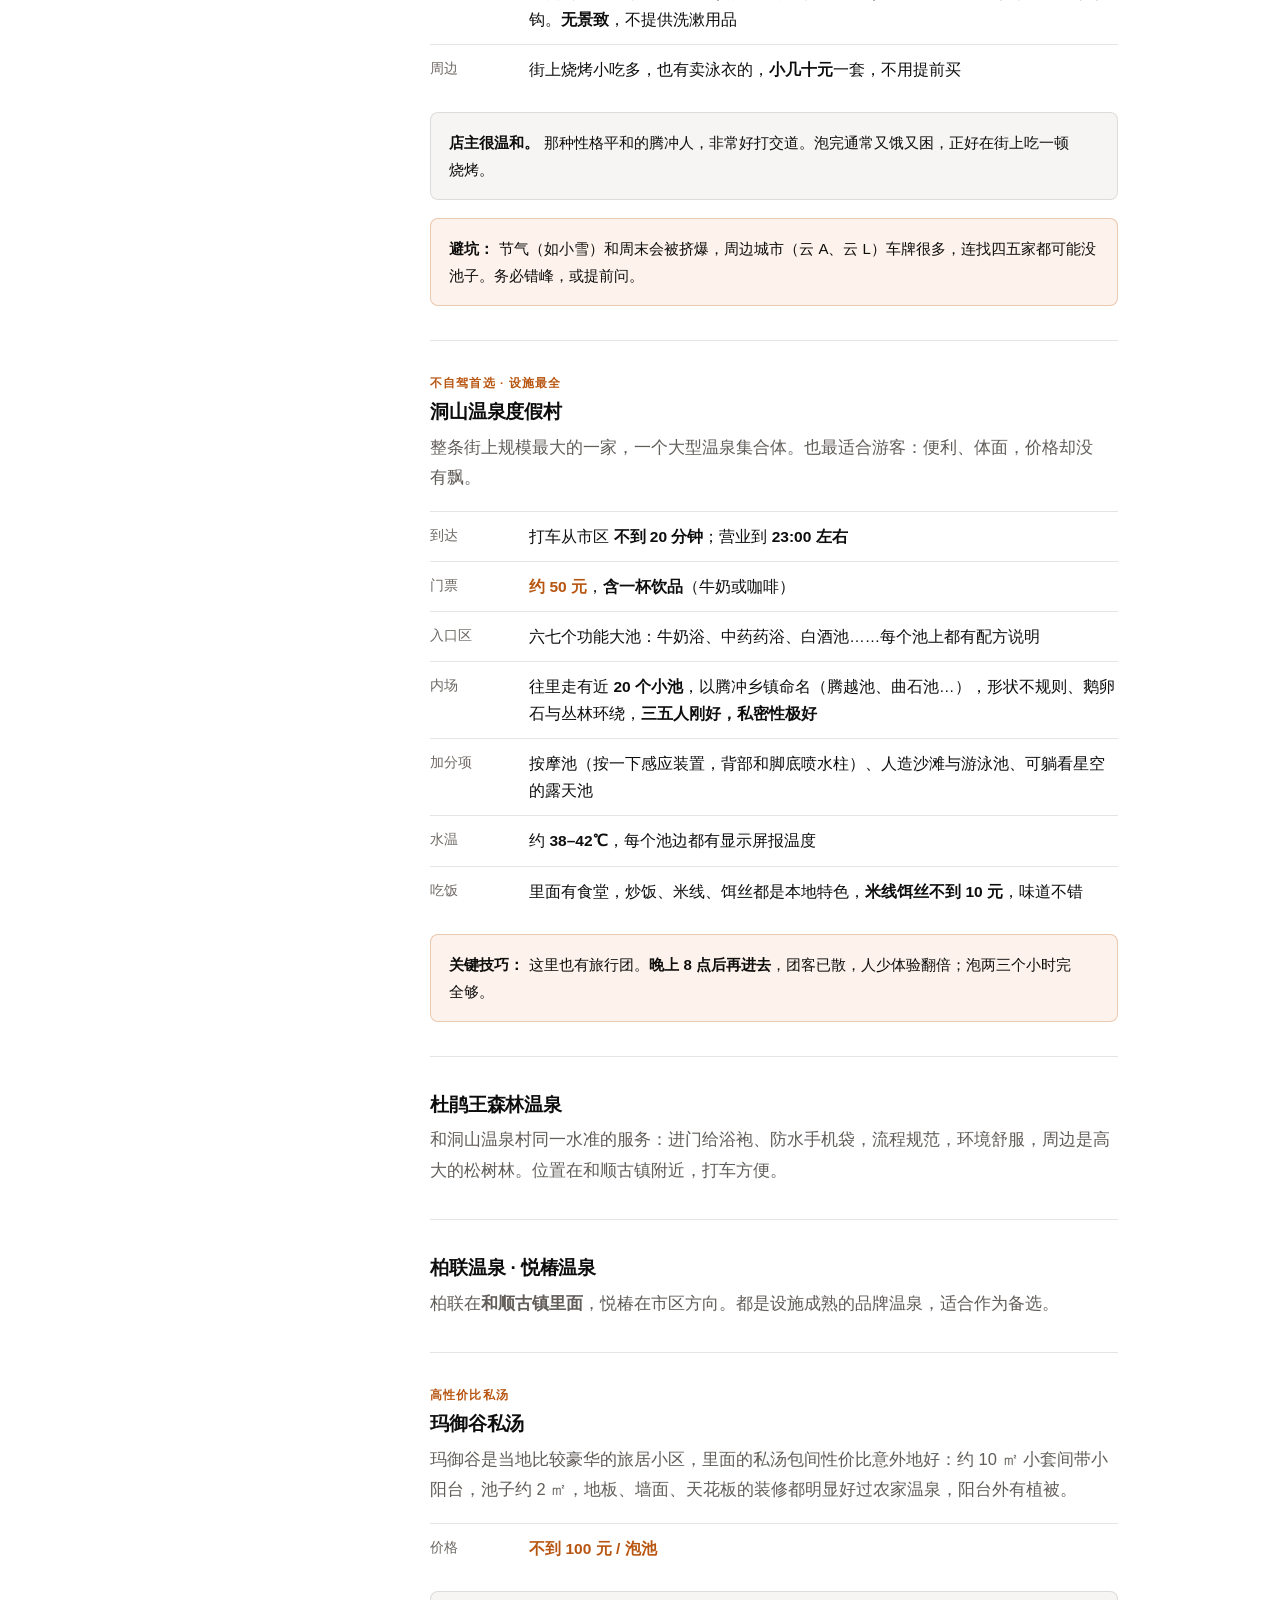
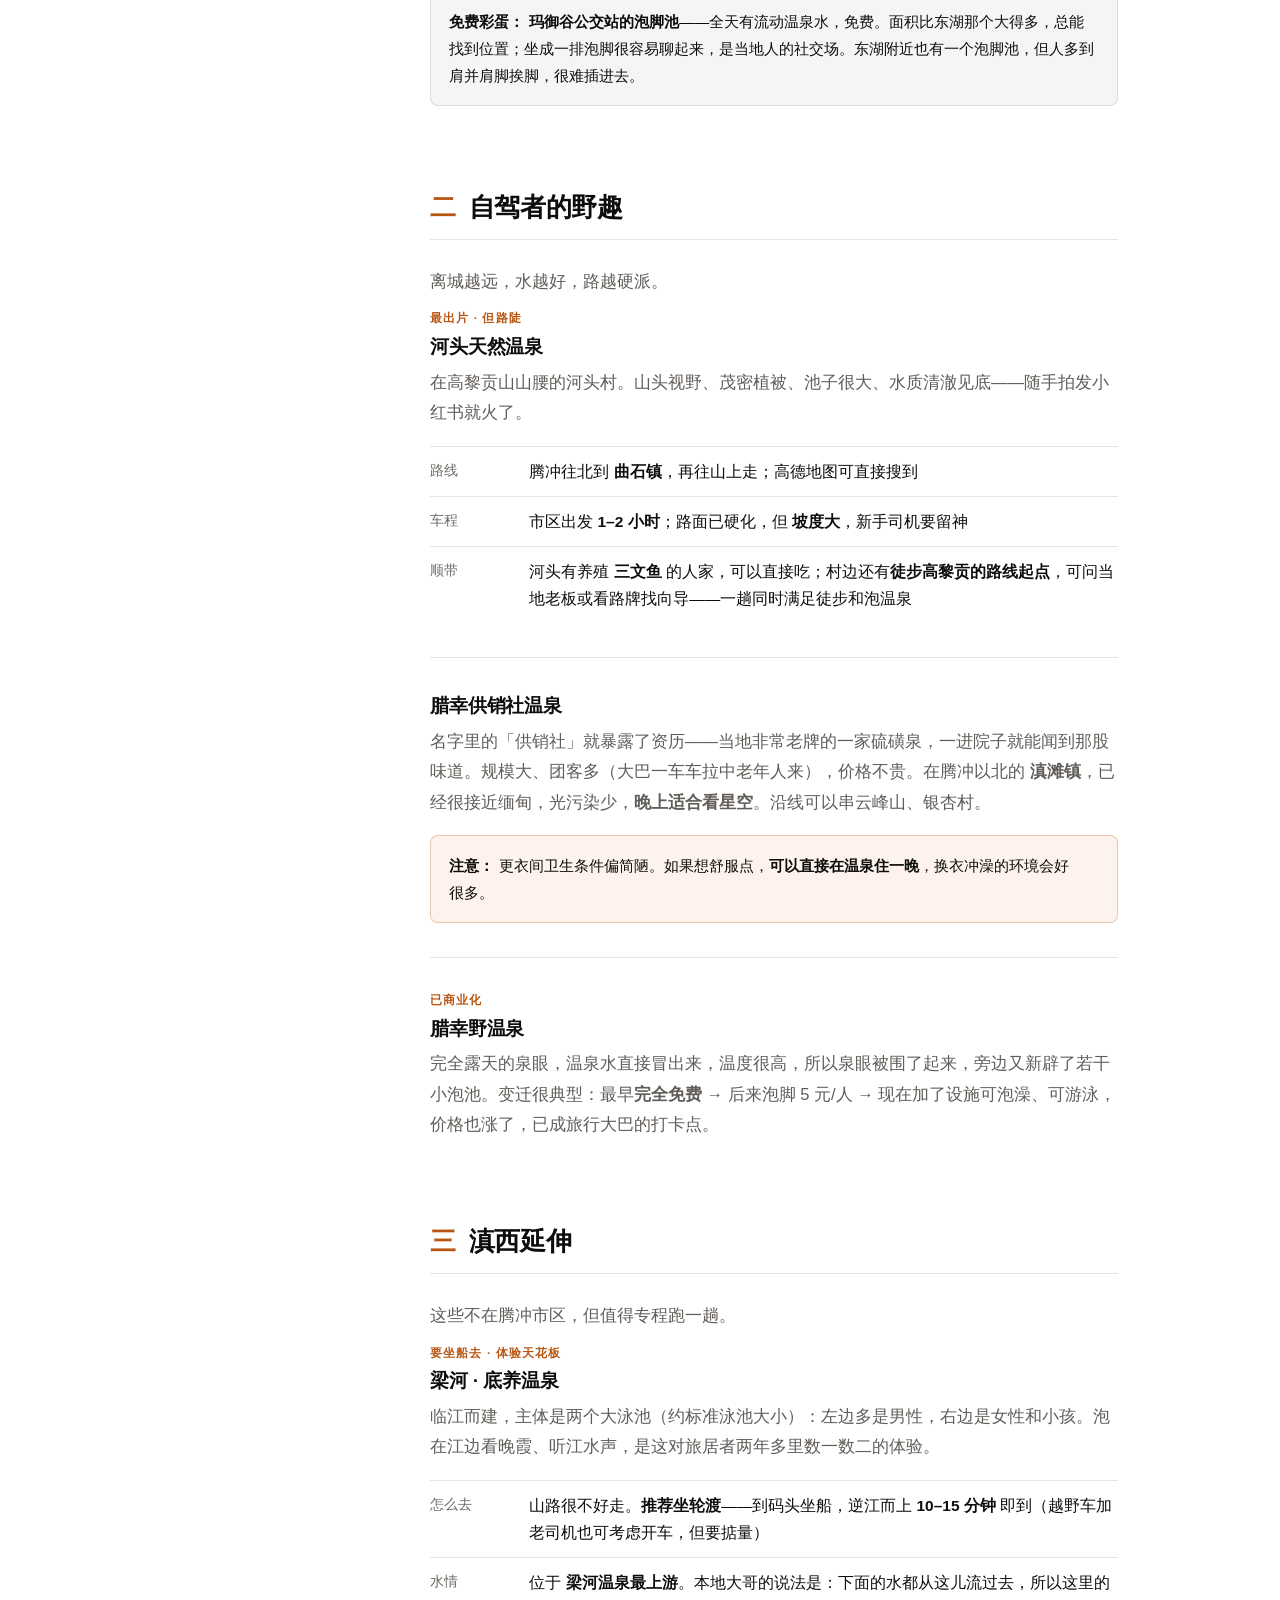
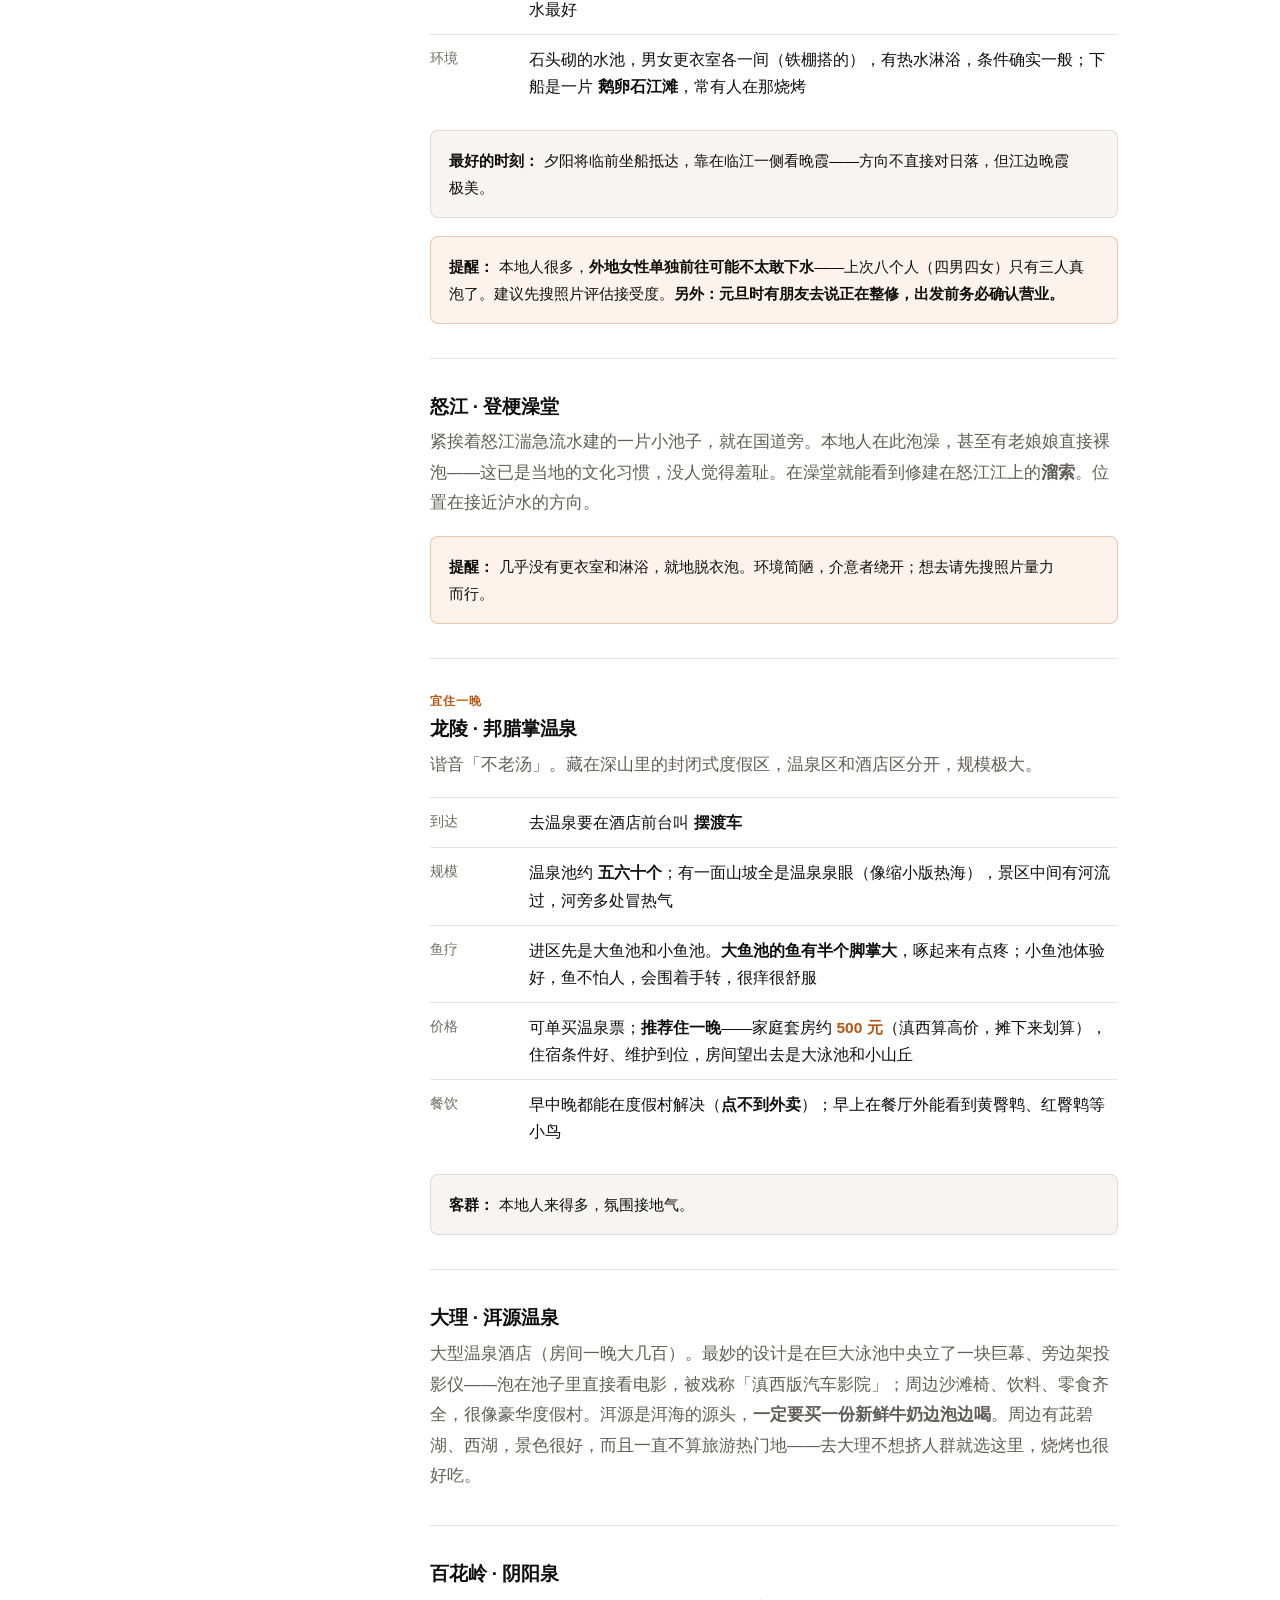
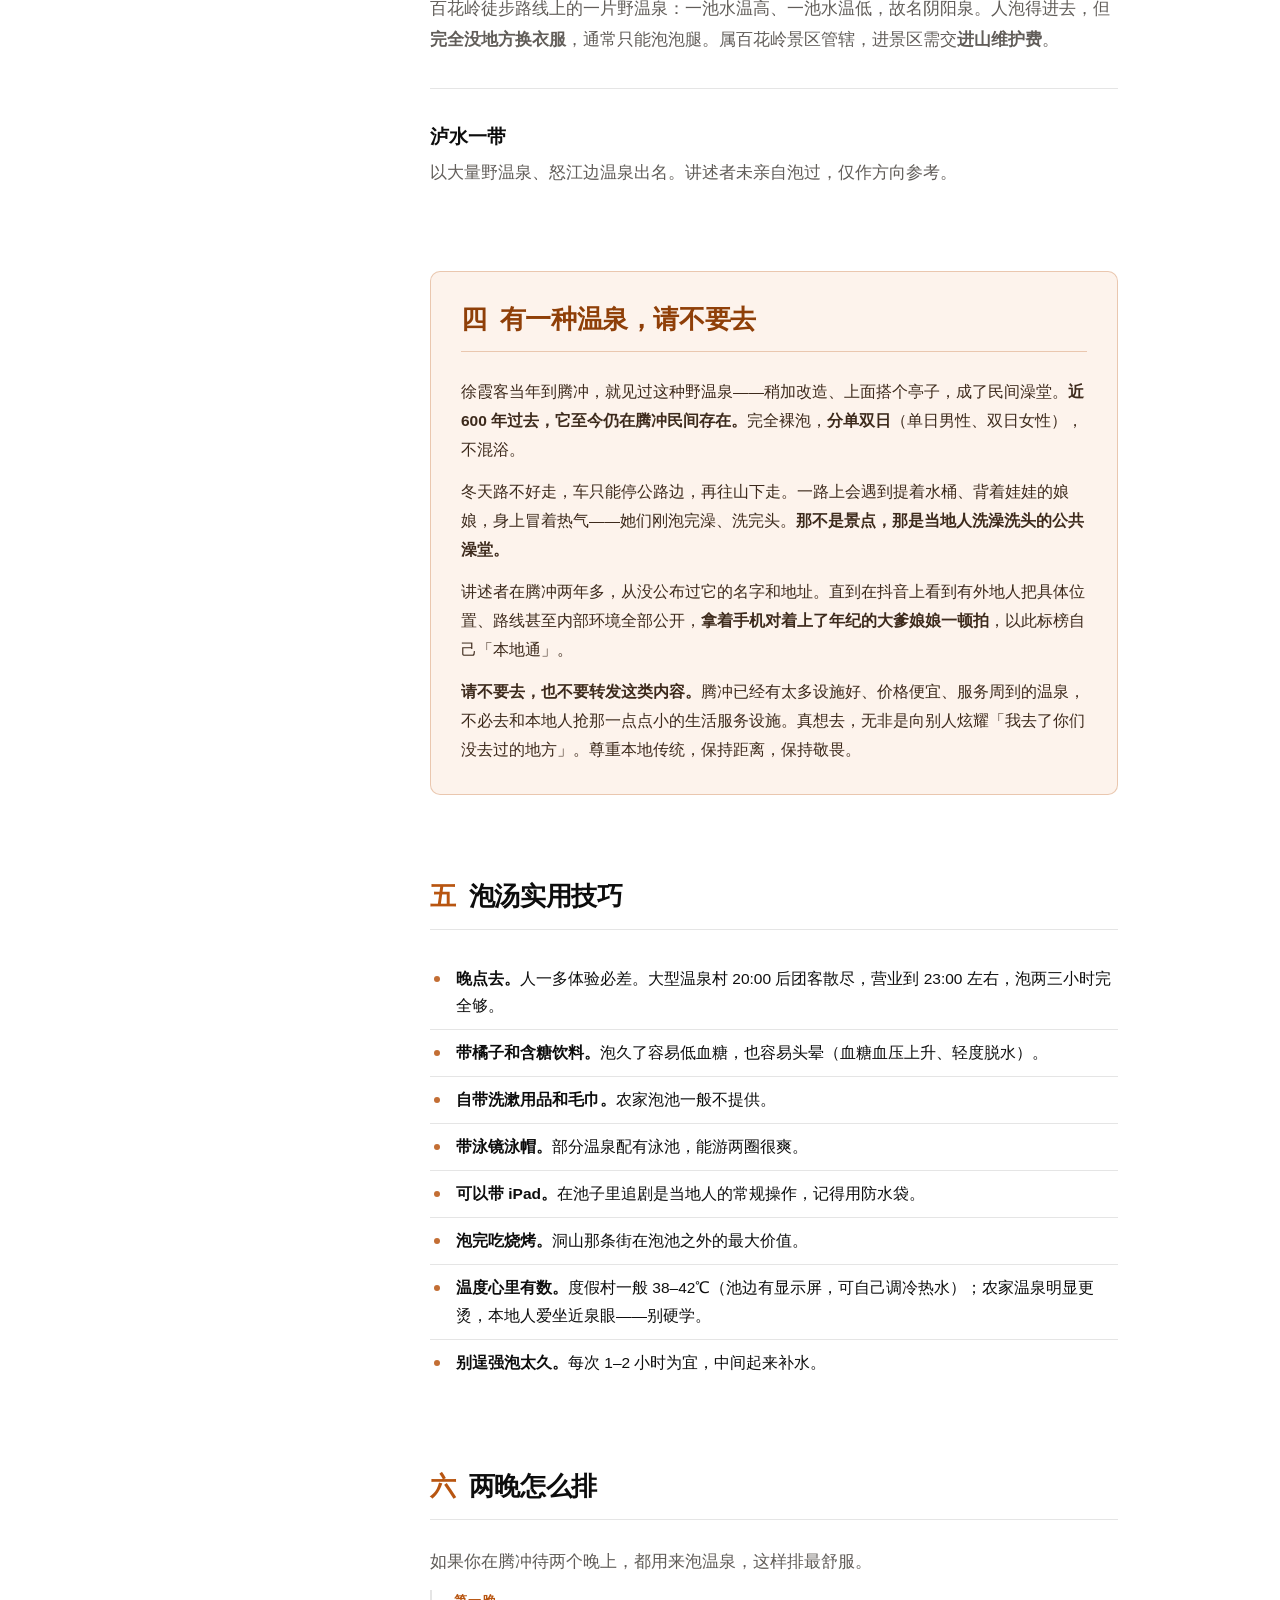
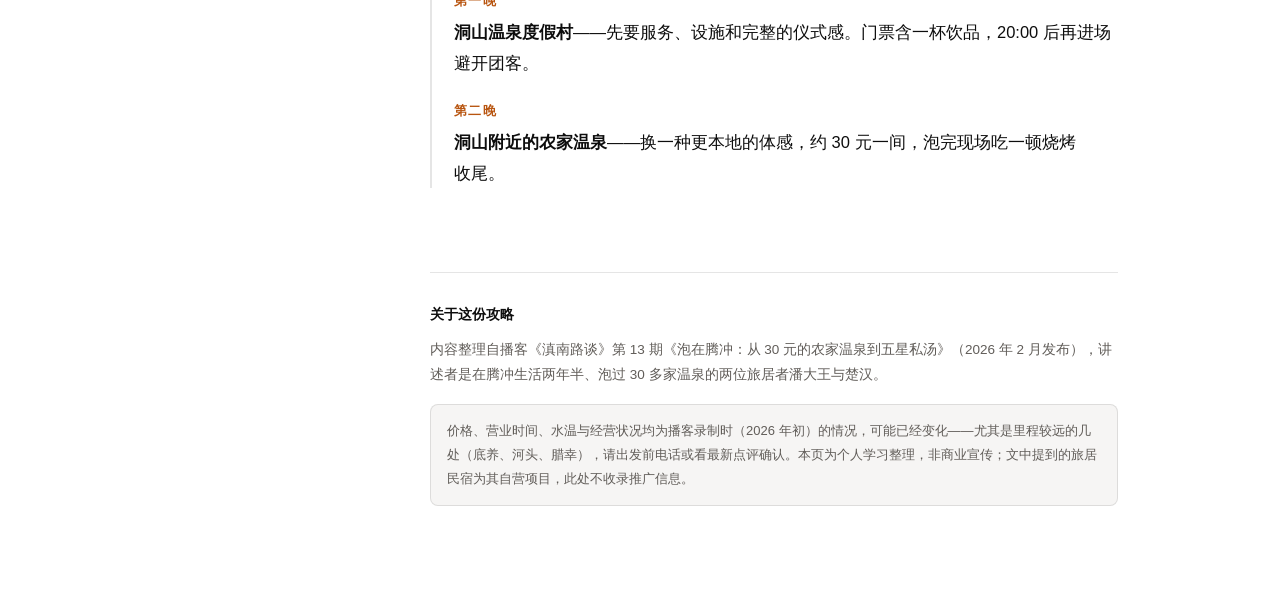
==== commit e33bce92: "a11y: 强调色压深至白底 4.7:1, 全站文字过 WCAG AA" ====
--- a/index.html
+++ b/index.html
@@ -14,9 +14,9 @@
     --paper:#ffffff;
     --paper-alt:#f6f5f4;      /* warm white 段间节奏 */
     --rule:rgba(0,0,0,.1);    /* whisper border */
-    --accent:#c25a12;         /* 单一暖色强调（温泉） */
+    --accent:#b85510;         /* 单一暖色强调（温泉）· 白底 4.7:1 过 AA */
     --accent-soft:#fdf3ec;
-    --accent-line:rgba(194,90,18,.28);
+    --accent-line:rgba(184,85,16,.28);
     --teal:#2a9d99;
     --measure:43rem;          /* 正文行长 */
   }
